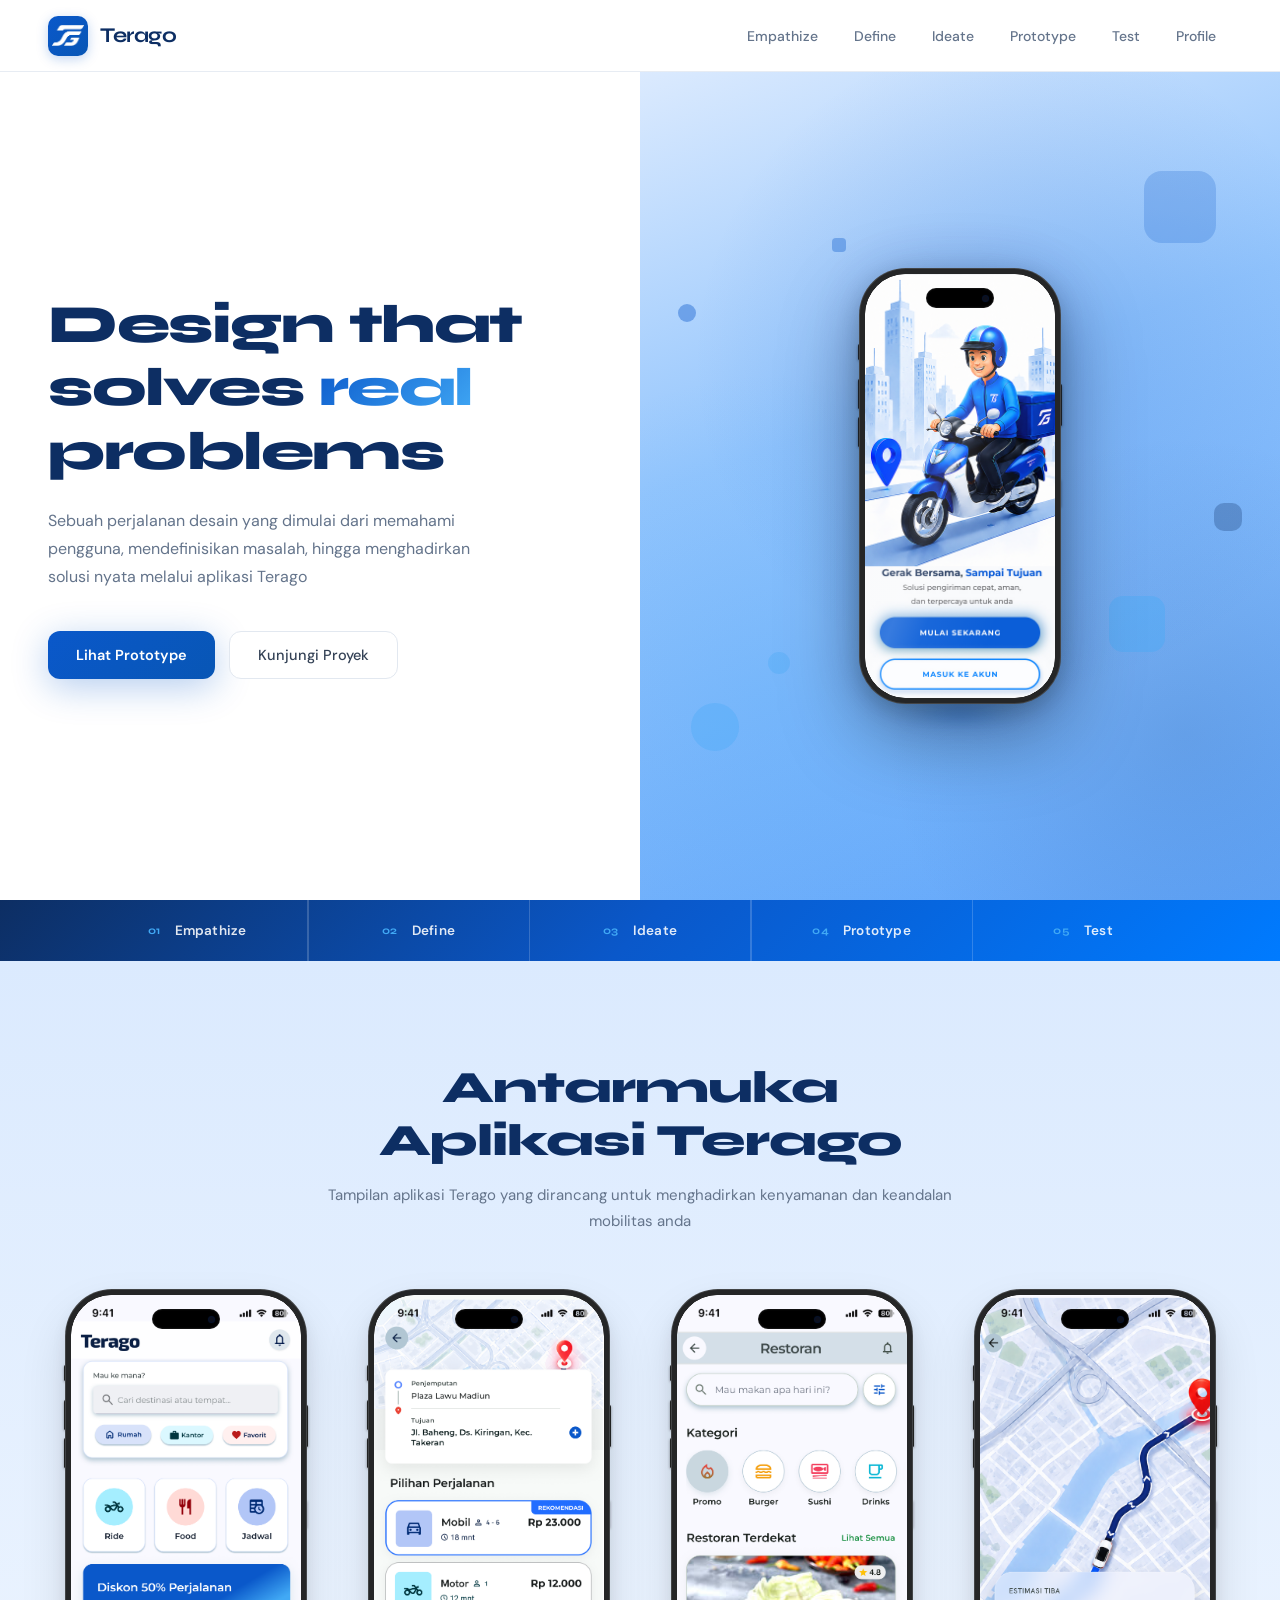
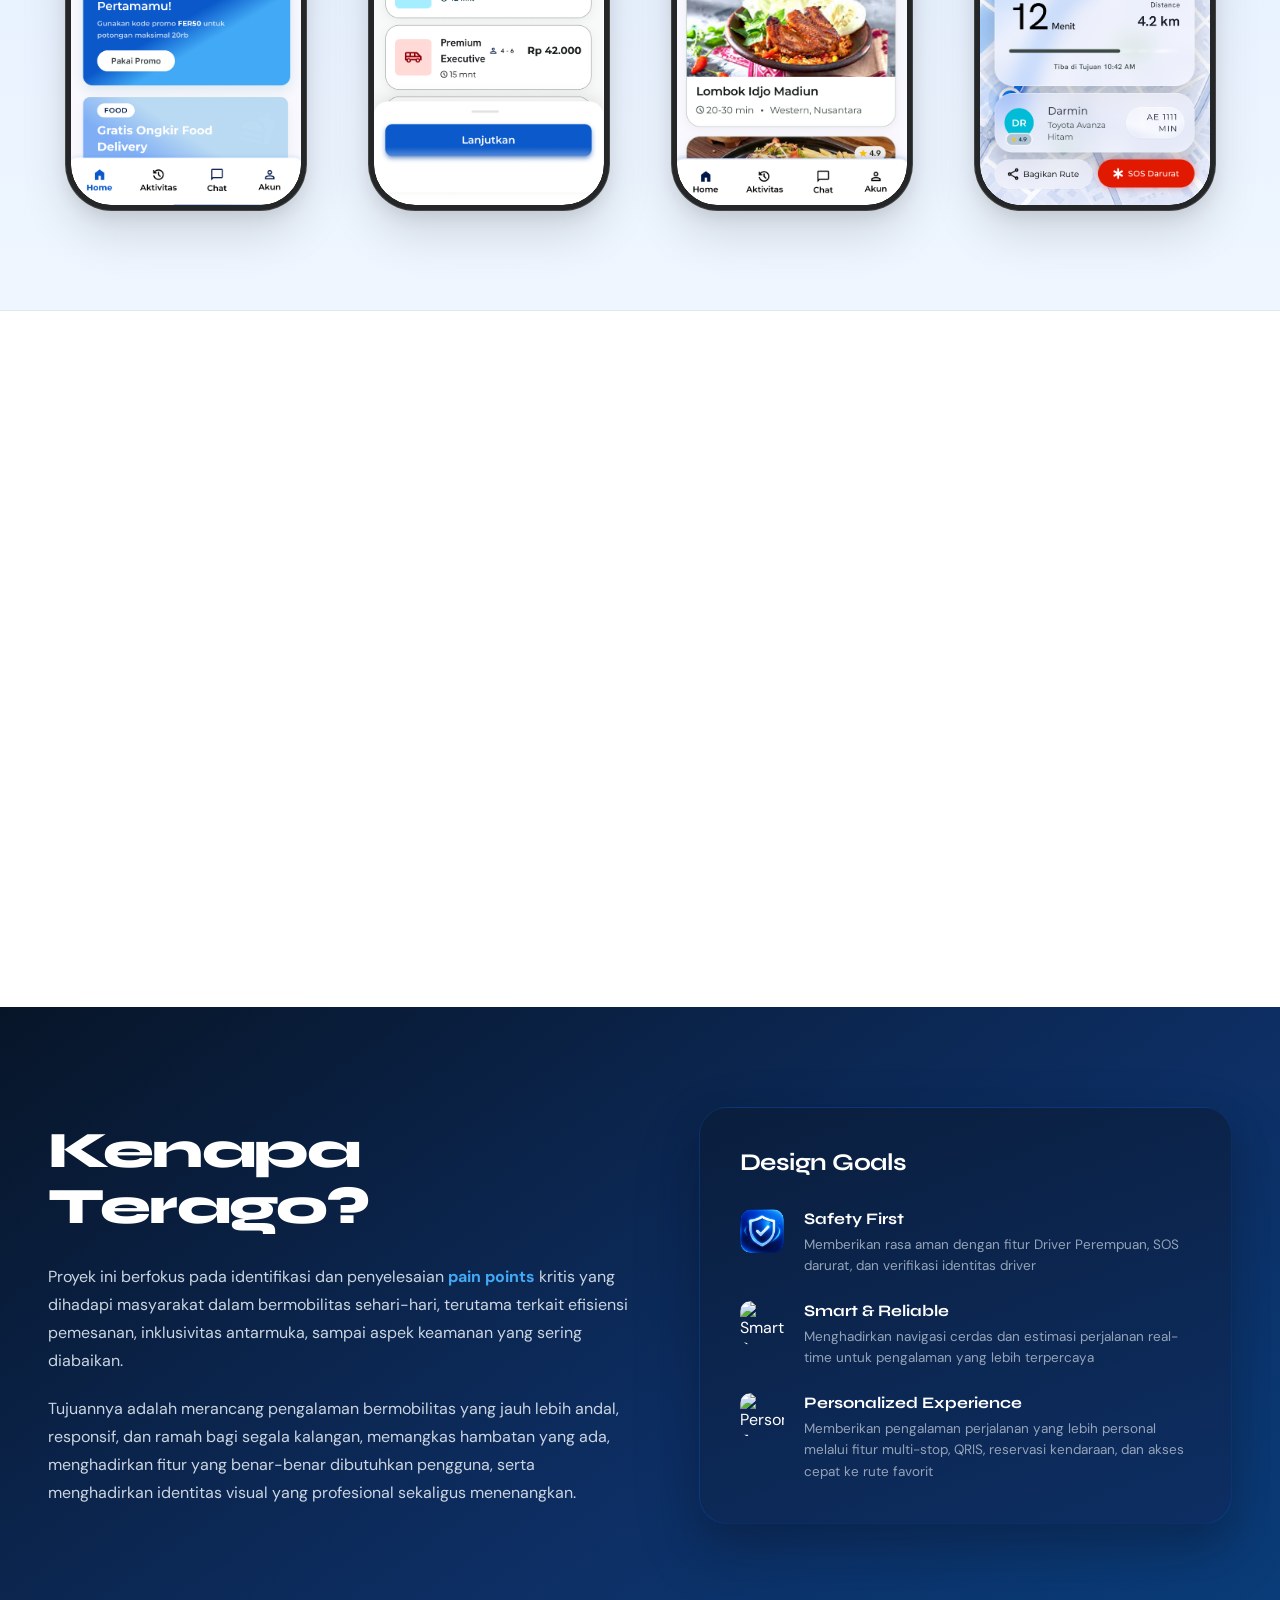
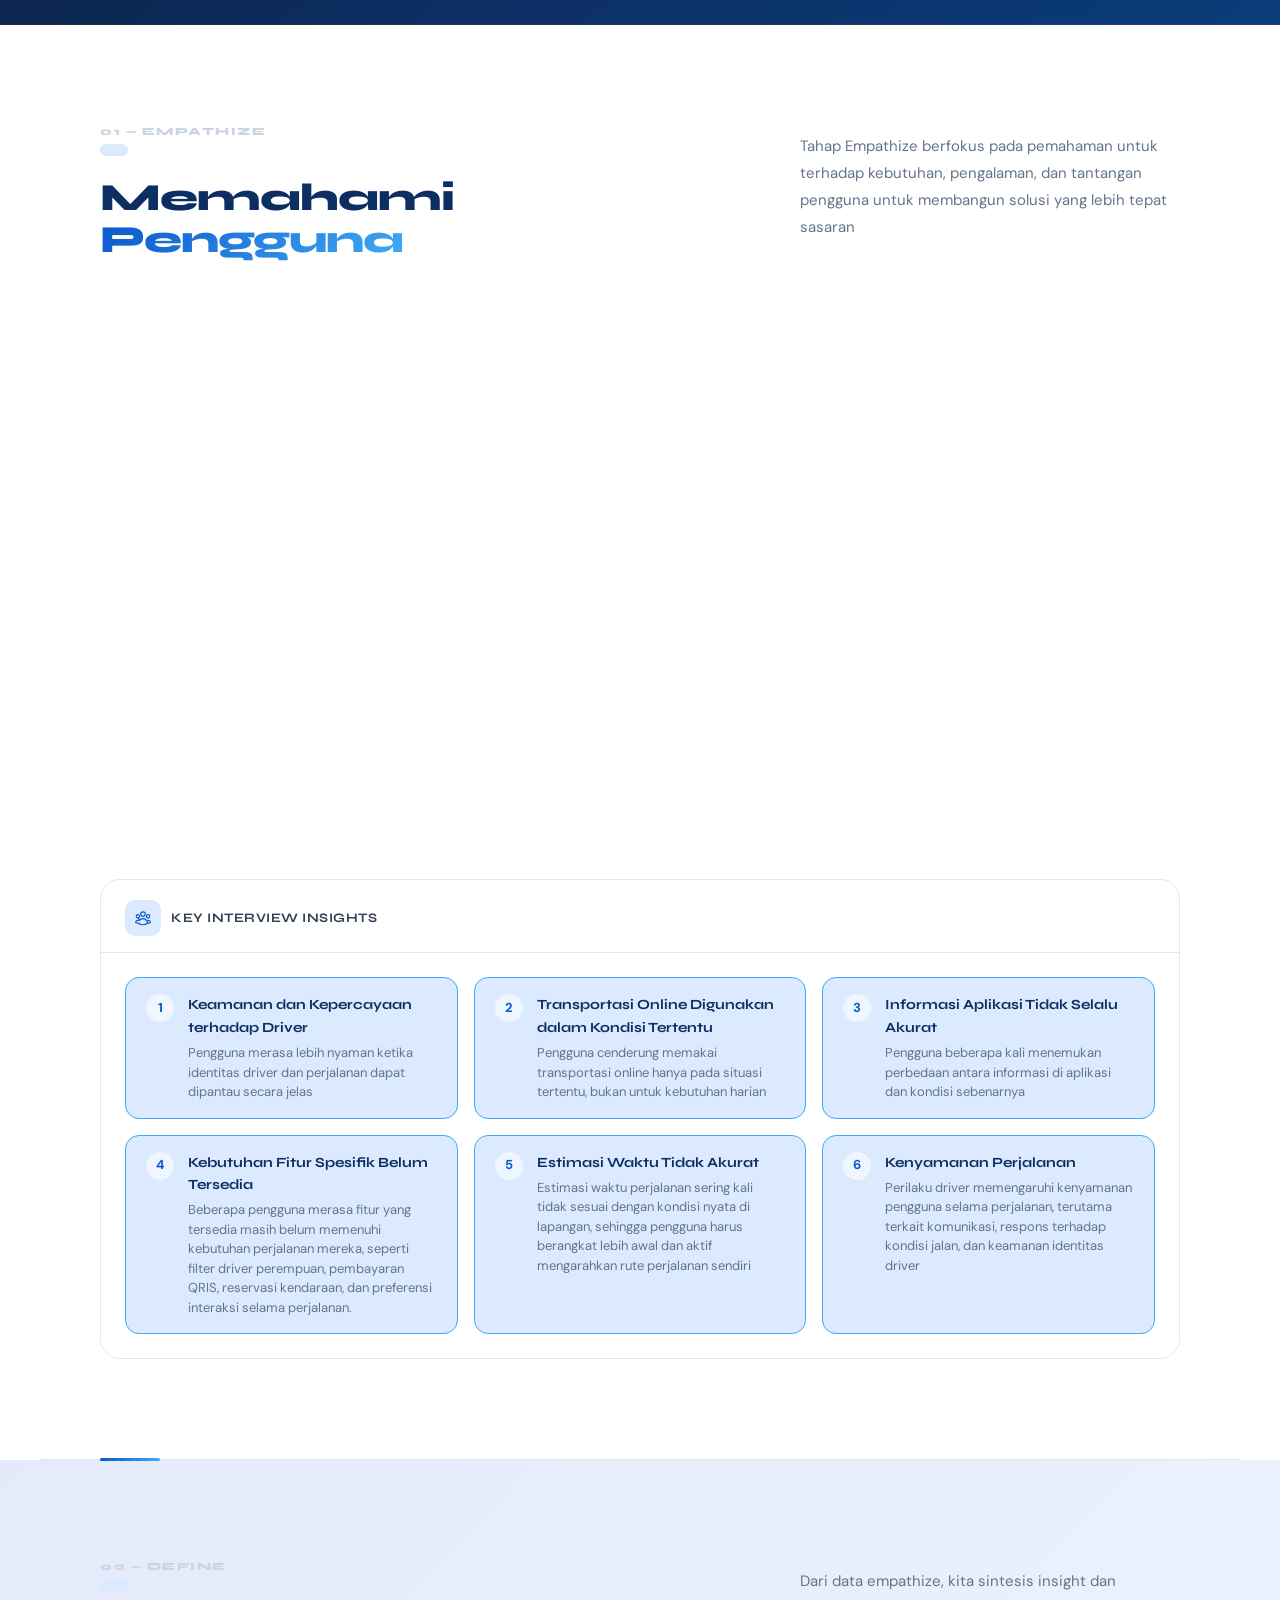
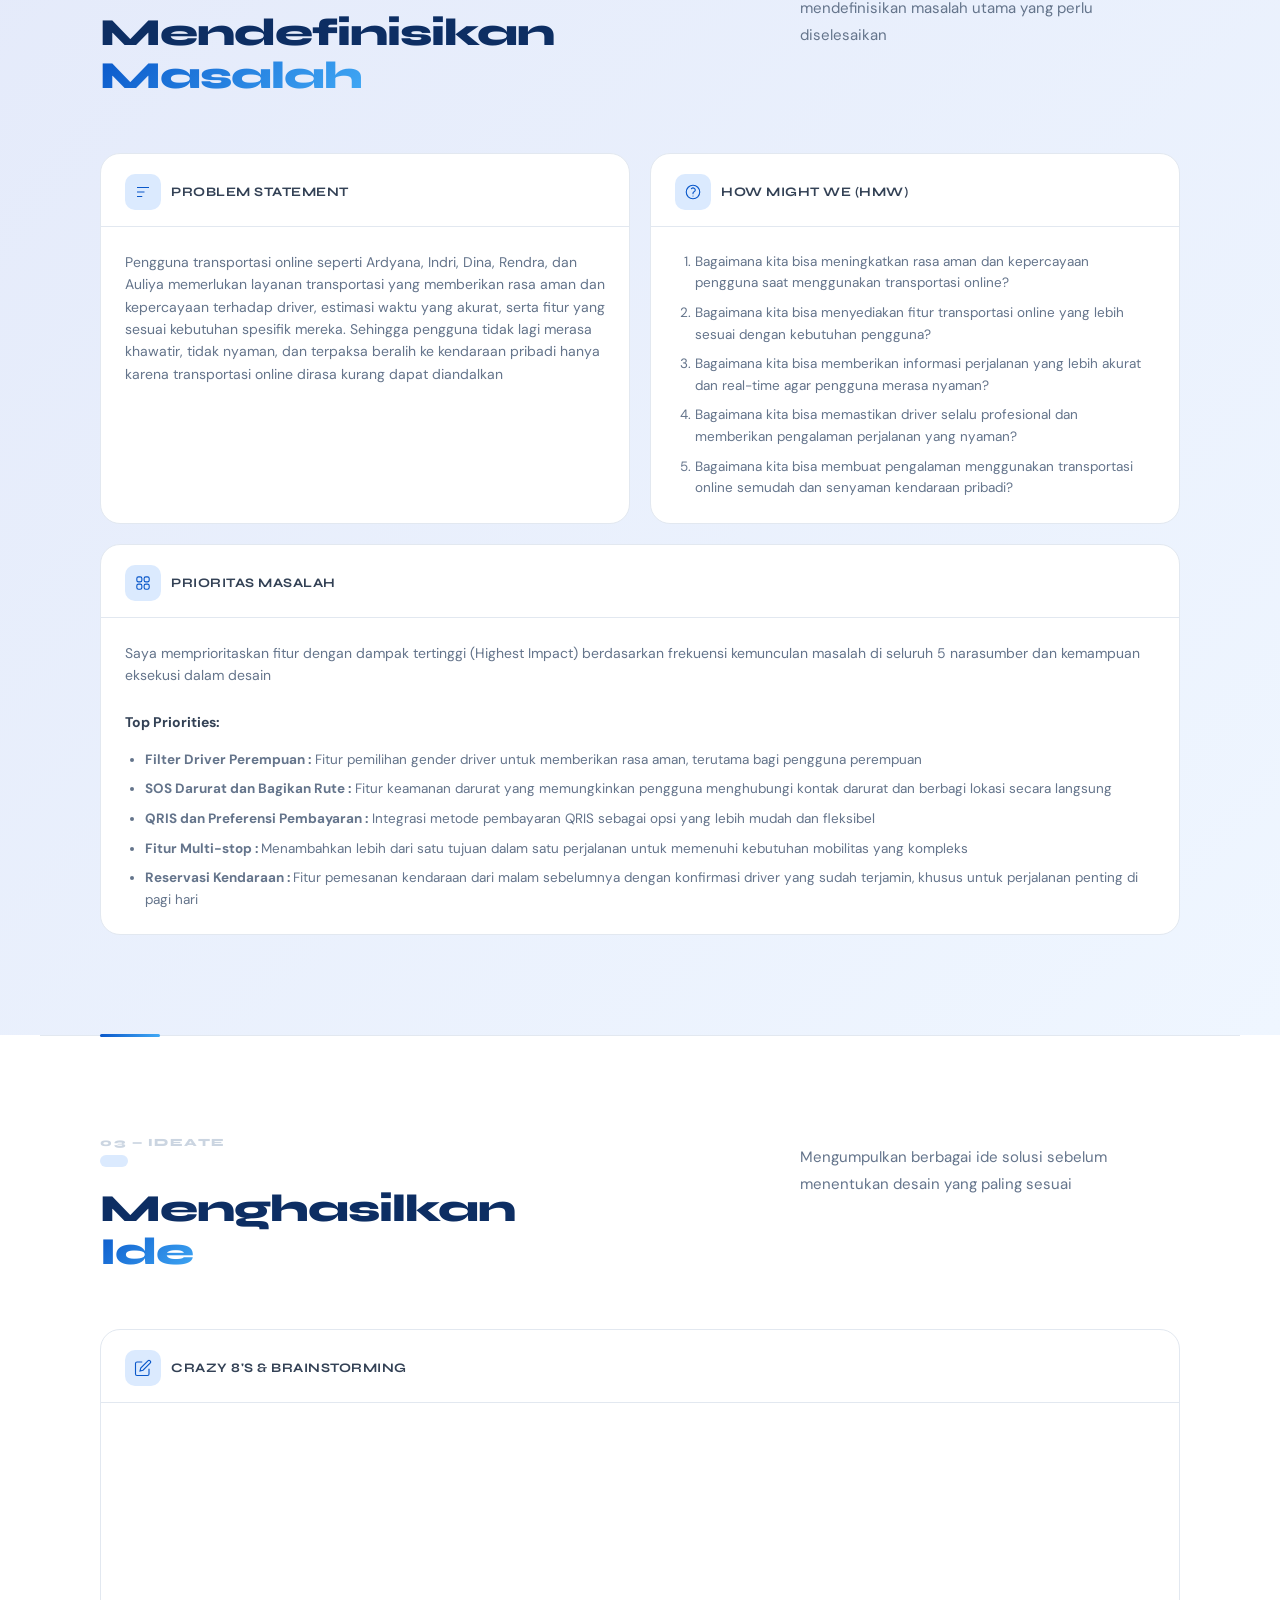
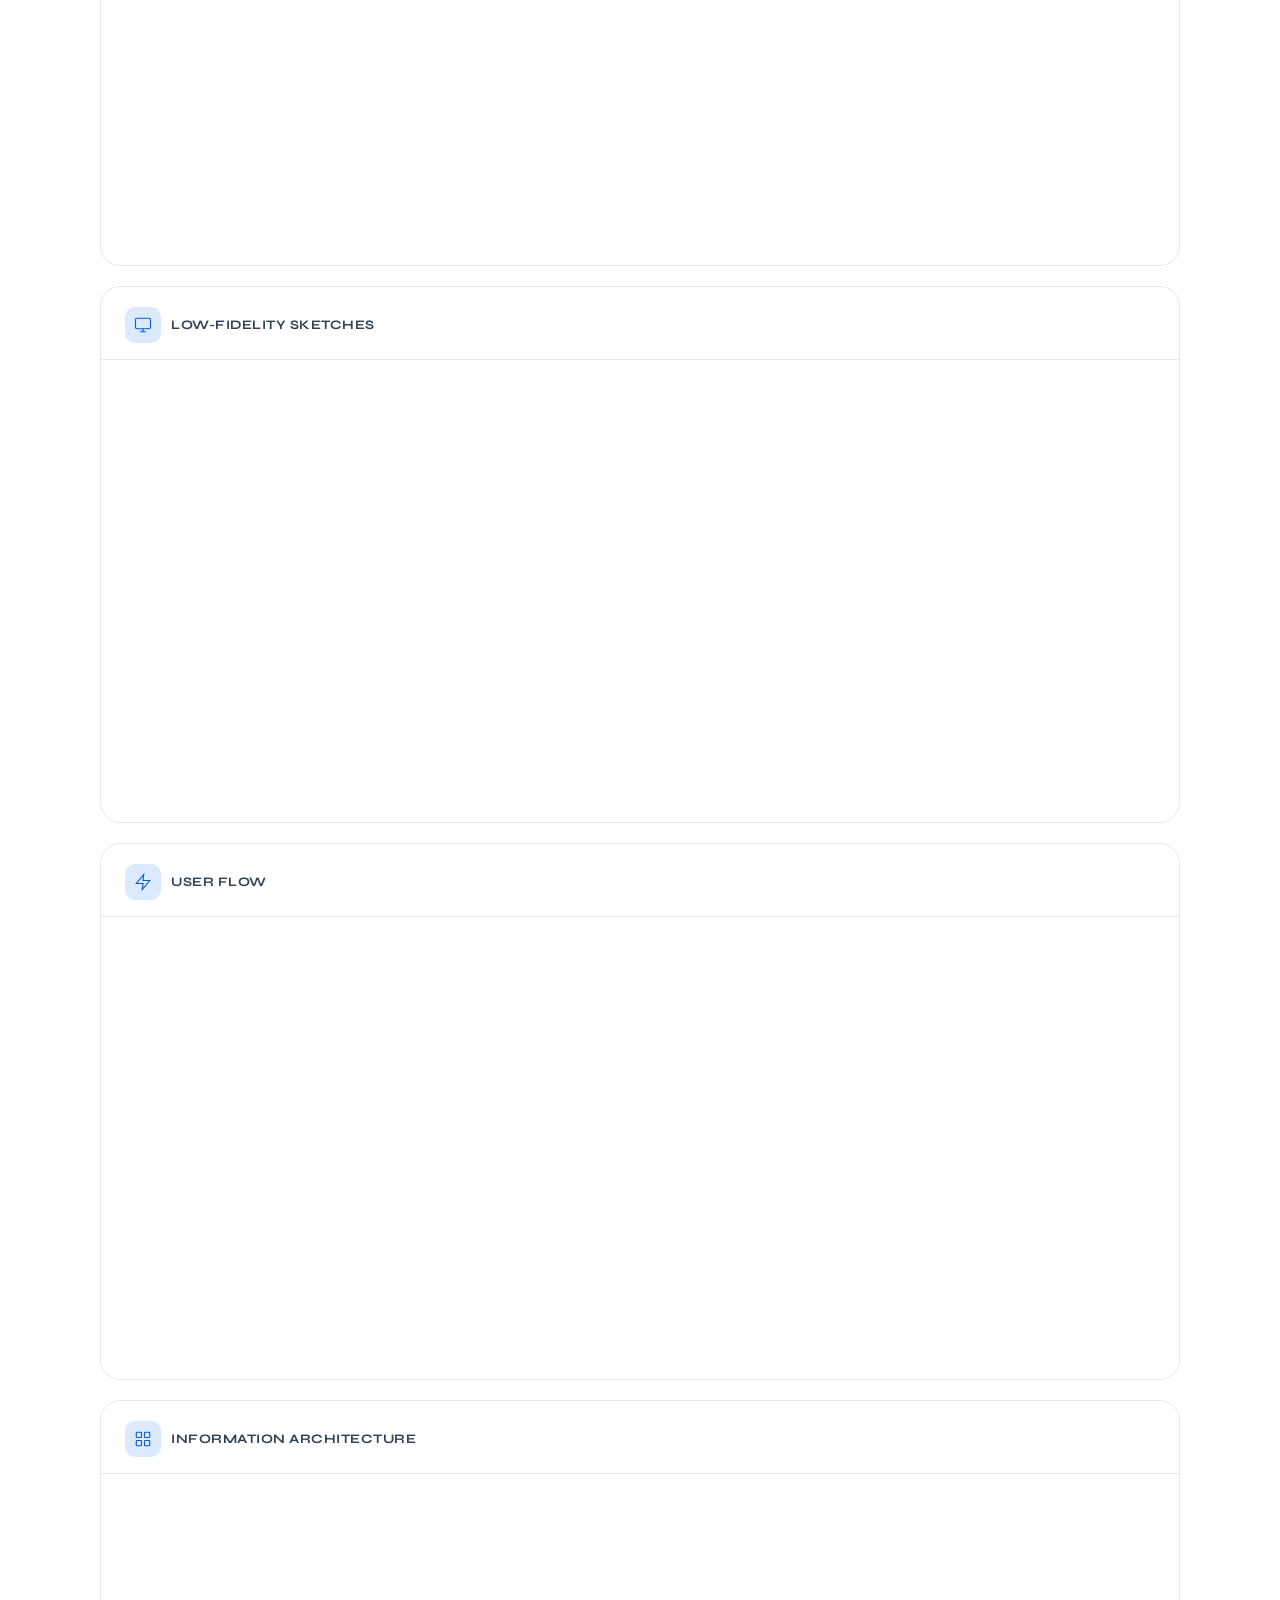
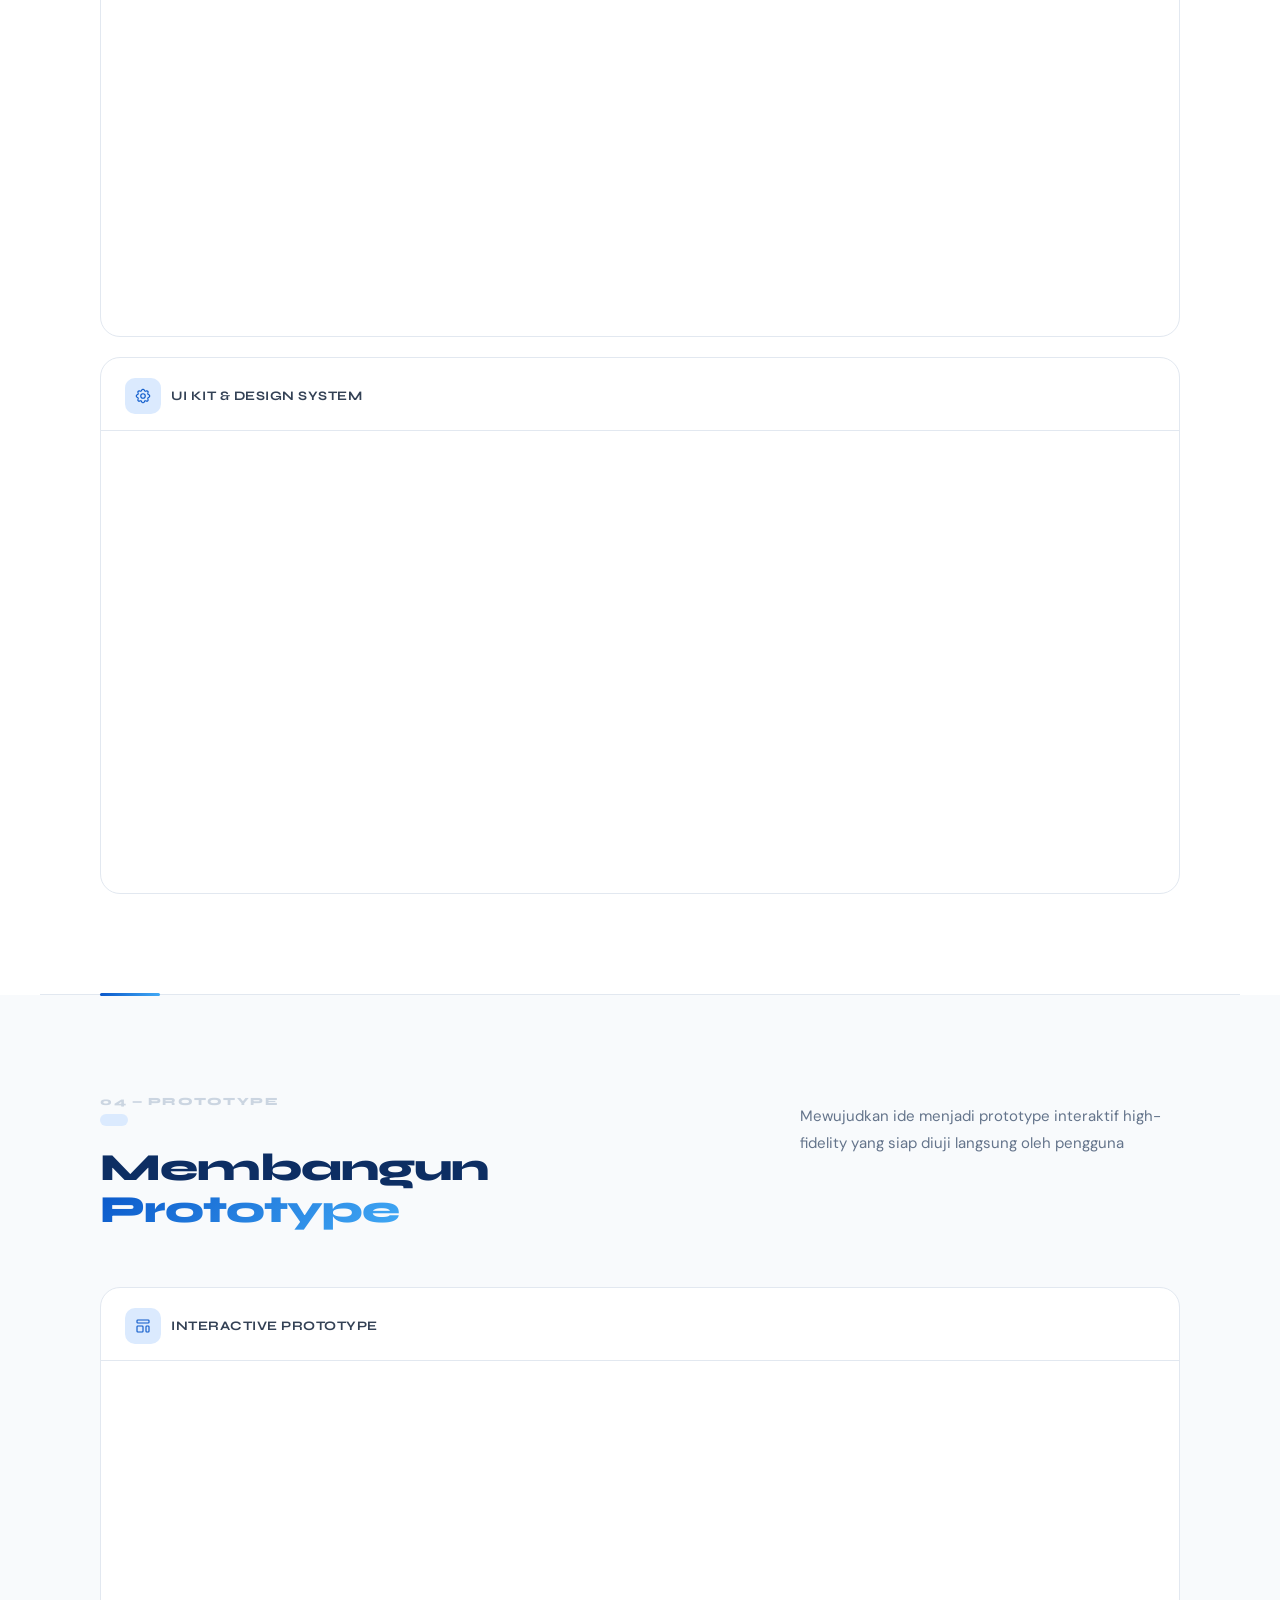
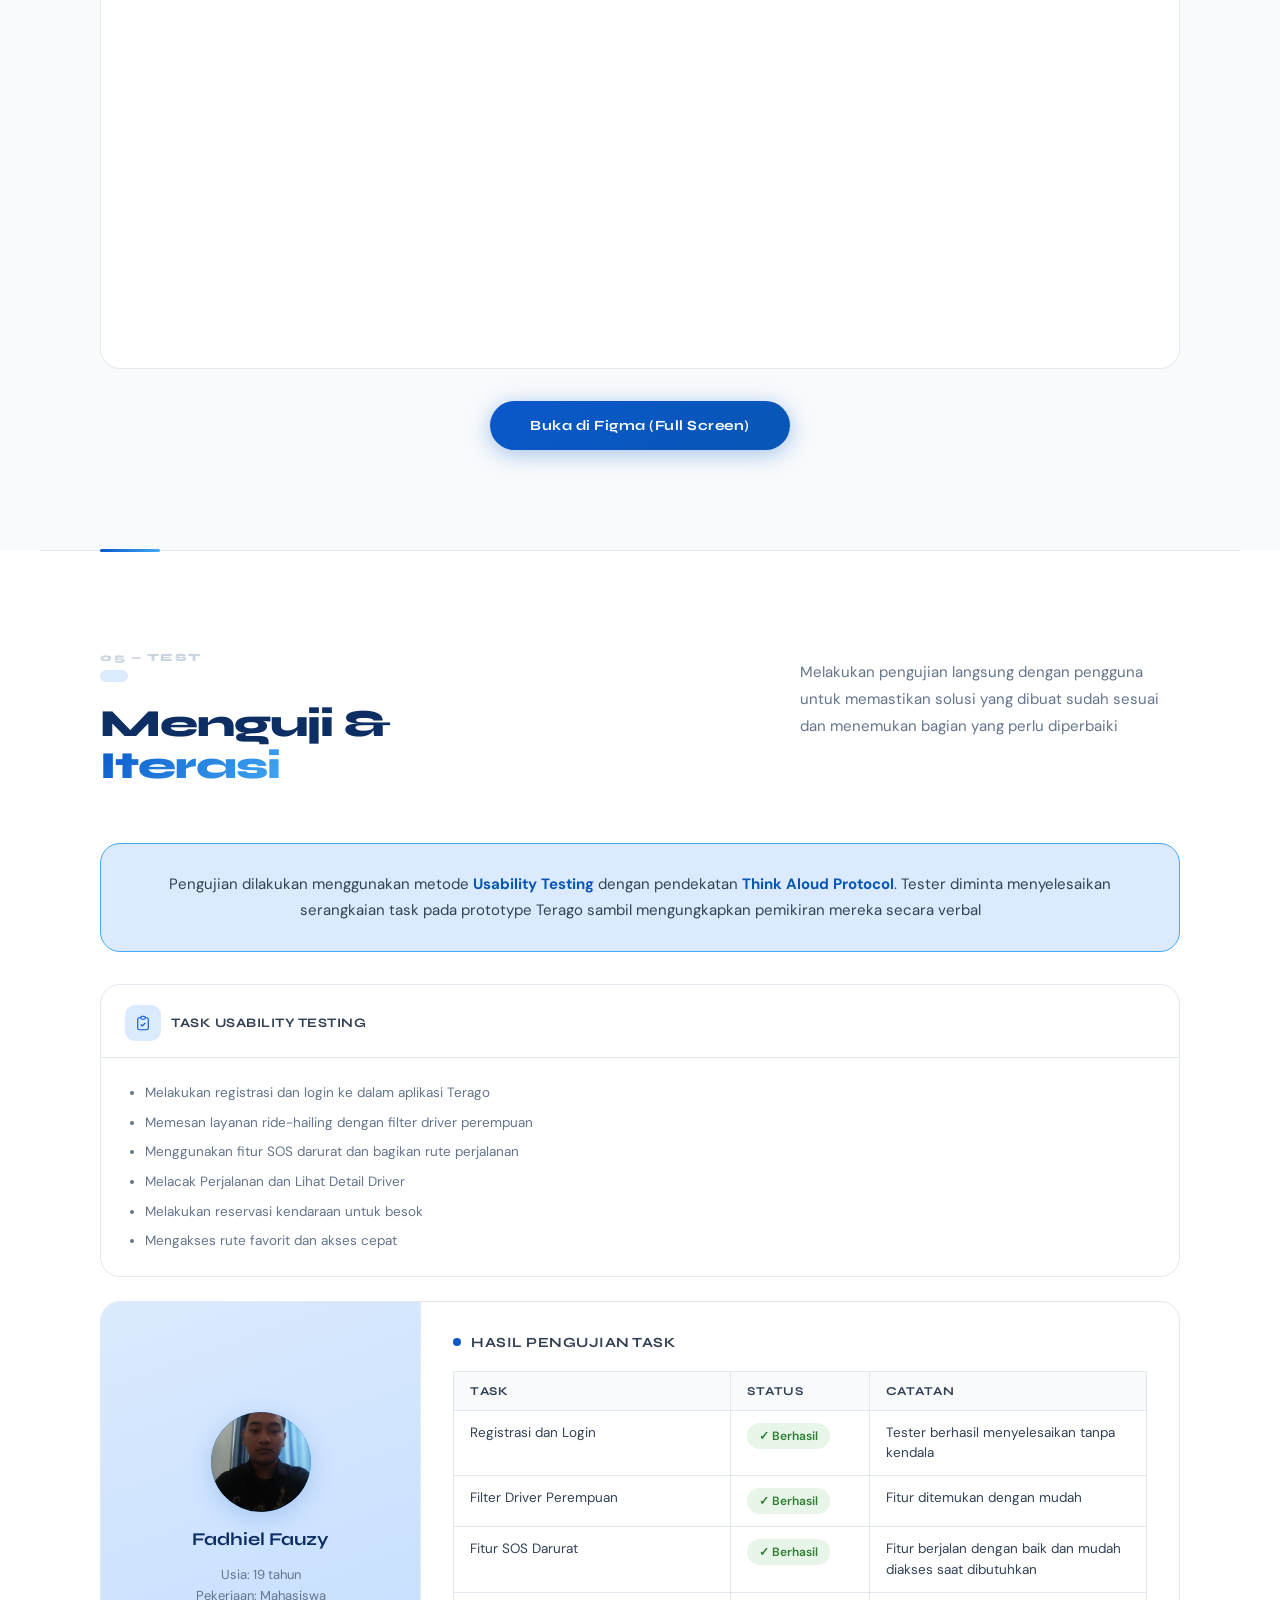
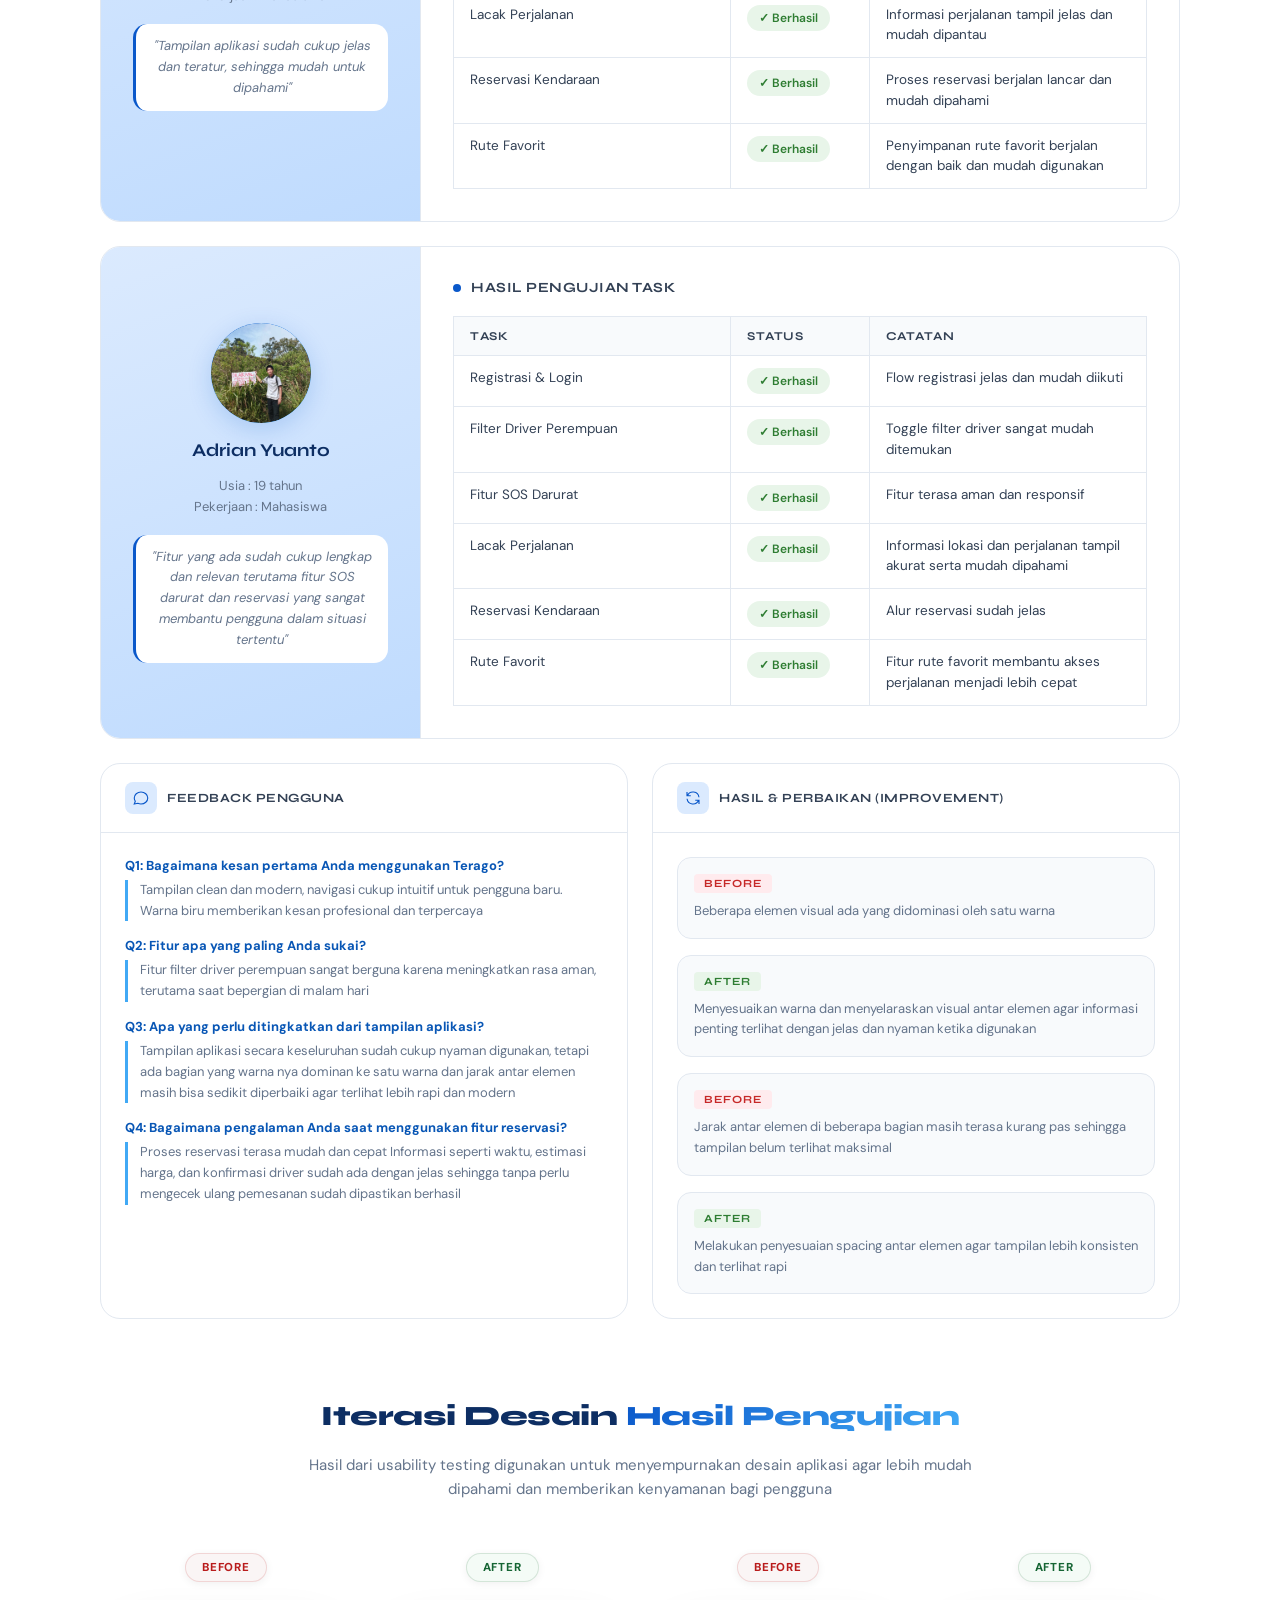
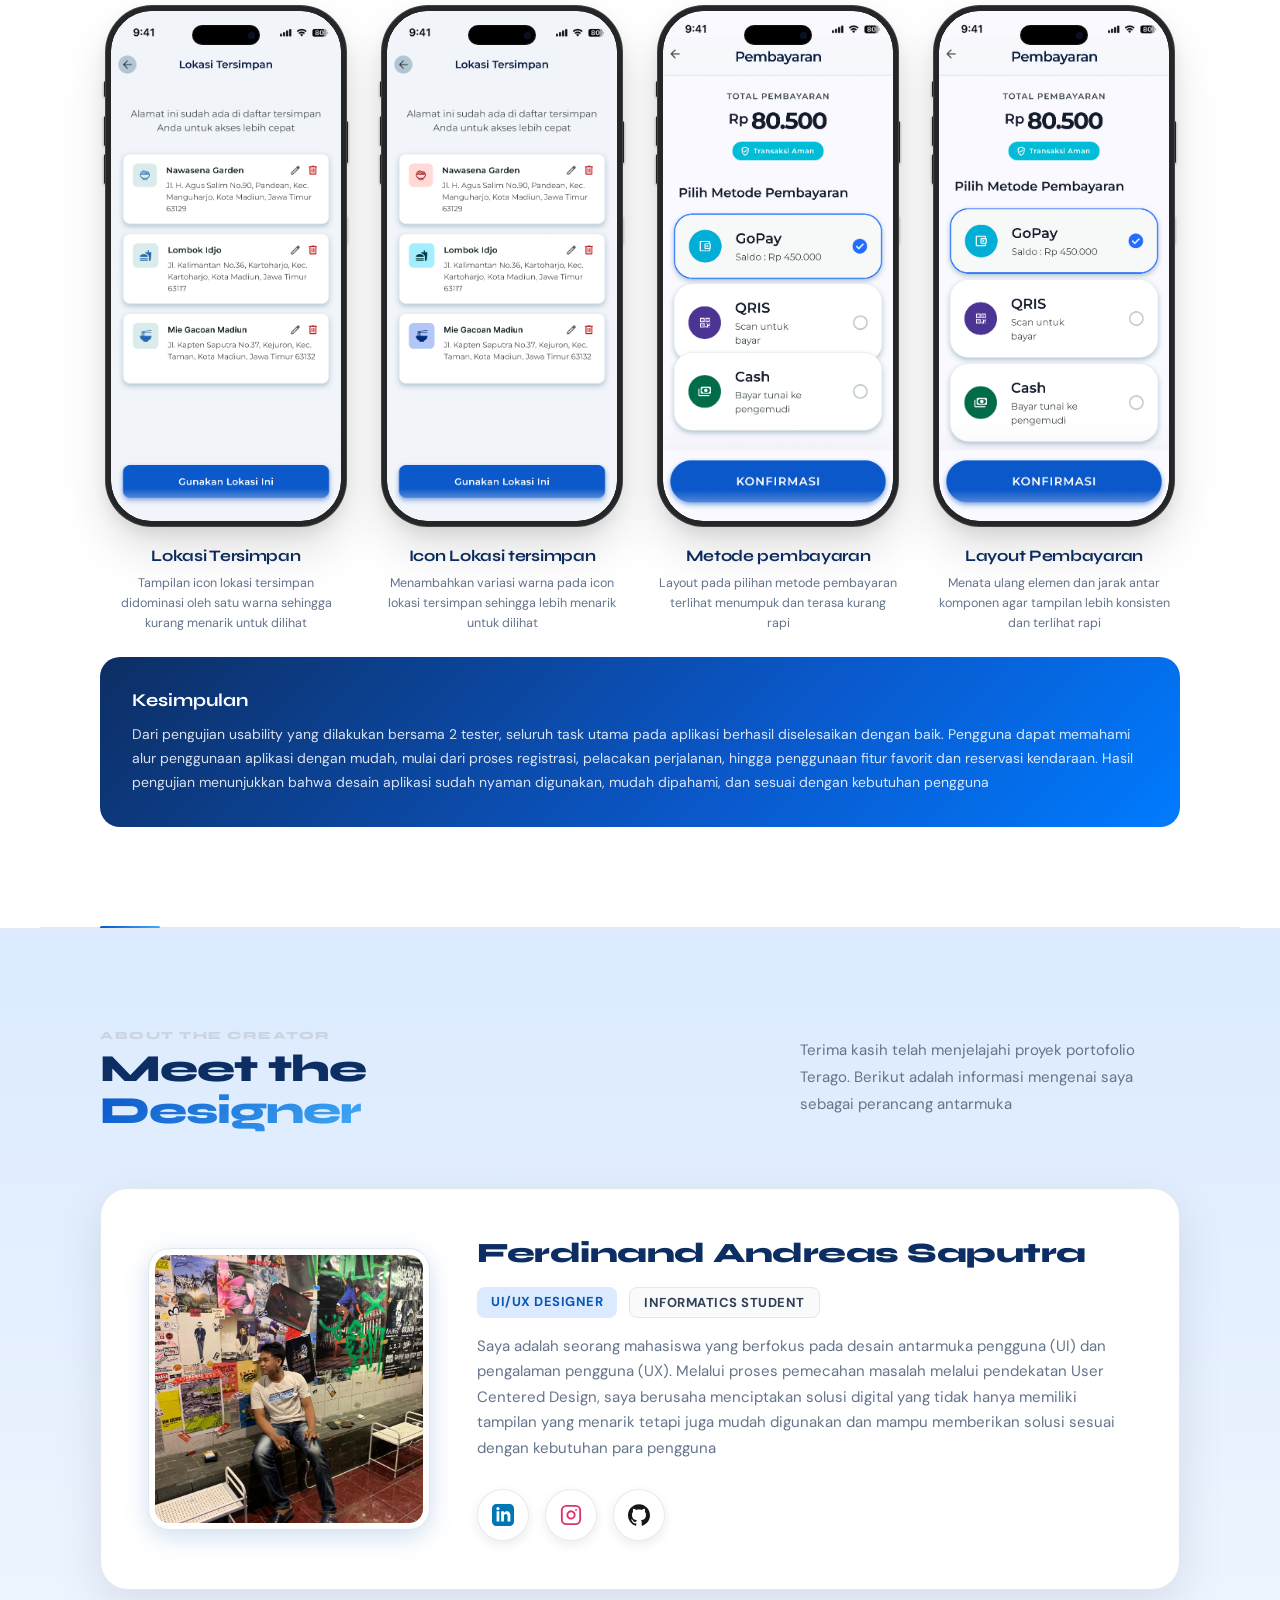
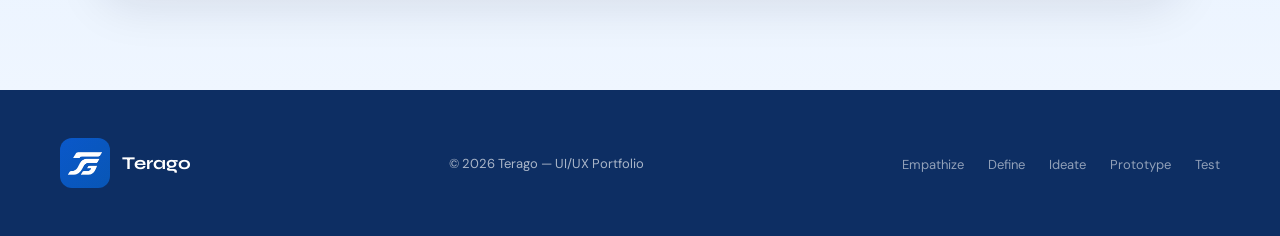
==== index.html @ aa8baf88 "TerraGo" ====
<!DOCTYPE html>
<html lang="id">

<head>
  <meta charset="UTF-8" />
  <meta name="viewport" content="width=device-width, initial-scale=1.0" />
  <title>Terago Portofolio</title>
  <meta name="description" content="Terago UI/UX Design Portfolio" />

  <!-- Fonts -->
  <link rel="preconnect" href="https://fonts.googleapis.com" />
  <link rel="preconnect" href="https://fonts.gstatic.com" crossorigin />
  <link
    href="https://fonts.googleapis.com/css2?family=DM+Sans:ital,opsz,wght@0,9..40,300;0,9..40,400;0,9..40,500;0,9..40,600;1,9..40,300&family=Syne:wght@400;500;600;700;800&display=swap"
    rel="stylesheet" />

  <!-- Stylesheet -->
  <link rel="stylesheet" href="style.css?v=2.2" />
  <link rel="icon" type="image/png" href="/Img/favicon.png" sizes="96x96" />
</head>

<body>

  <!-- ═══════════════════════════════════════════
       NAVBAR
       ═══════════════════════════════════════════ -->
  <nav id="navbar">
    <a href="#" class="logo">
      <div class="logo-icon">
        <img src="Img/Logotera.png" alt="Desain Terago Onboarding" />
      </div>
      <span class="logo-text">Terago</span>
    </a>

    <ul class="nav-links">
      <li><a href="#empathize">Empathize</a></li>
      <li><a href="#define">Define</a></li>
      <li><a href="#ideate">Ideate</a></li>
      <li><a href="#prototype">Prototype</a></li>
      <li><a href="#test">Test</a></li>
      <li><a href="#identity"> Profile</a></li>
    </ul>
  </nav>

  <!-- ═══════════════════════════════════════════
       HERO
       ═══════════════════════════════════════════ -->
  <section class="hero">
    <div class="hero-left">

      <h1 class="hero-title">
        Design that<br />
        solves <span class="highlight">real</span><br />
        problems
      </h1>
      <p class="hero-desc">
        Sebuah perjalanan desain yang dimulai dari memahami pengguna, mendefinisikan masalah,
        hingga menghadirkan solusi nyata melalui aplikasi Terago
      </p>
      <div class="hero-cta">
        <a href="#prototype" class="btn-primary">
          Lihat Prototype
        </a>

        <a href="https://www.figma.com/design/yzwEK9BCS0q9NKPZf9YwzH/253307027_Ferdinand-Andreas-Saputra?node-id=0-1&t=hUItlRRvAeyWlqdJ-1"
          class="btn-secondary">
          Kunjungi Proyek
        </a>
      </div>
    </div>

    <div class="hero-right">
      <div class="hero-bg-pattern"></div>

      <!-- Floating Decorative Elements — lebih vivid & beragam delay -->
      <div class="hero-floating"
        style="top:12%;right:10%;width:72px;height:72px;border-radius:18px;background:var(--blue);opacity:.22;animation-duration:4.5s;animation-delay:0s;"></div>
      <div class="hero-floating"
        style="bottom:18%;left:8%;width:48px;height:48px;border-radius:50%;background:var(--blue-accent);opacity:.32;animation-duration:6s;animation-delay:-1.2s;"></div>
      <div class="hero-floating"
        style="top:52%;right:6%;width:28px;height:28px;border-radius:10px;background:var(--blue-navy);opacity:.28;animation-duration:5.5s;animation-delay:-2.5s;"></div>
      <div class="hero-floating"
        style="top:28%;left:6%;width:18px;height:18px;border-radius:50%;background:var(--blue-medium);opacity:.40;animation-duration:3.8s;animation-delay:-0.8s;"></div>
      <div class="hero-floating"
        style="bottom:30%;right:18%;width:56px;height:56px;border-radius:14px;background:var(--blue-mid);opacity:.35;animation-duration:7s;animation-delay:-3.5s;"></div>
      <div class="hero-floating"
        style="top:70%;left:20%;width:22px;height:22px;border-radius:50%;background:var(--blue-accent);opacity:.30;animation-duration:4s;animation-delay:-1.8s;"></div>
      <div class="hero-floating"
        style="top:20%;left:30%;width:14px;height:14px;border-radius:4px;background:var(--blue);opacity:.35;animation-duration:5s;animation-delay:-4s;"></div>

      <!-- Phone Mockup (iPhone 16 Pro) -->
      <div class="mockup-wrapper">
        <!-- Physical side buttons -->
        <div class="button-left button-action"></div>
        <div class="button-left button-vol-up"></div>
        <div class="button-left button-vol-down"></div>
        <div class="button-right button-power"></div>
        <div class="button-right button-camera"></div>

        <div class="hero-mockup">
          <div class="mockup-notch"></div>
          <div class="mockup-screen has-image">
            <img src="Img/Onboarding7.jpg" alt="Desain Terago Onboarding" />
          </div>
        </div>
      </div>
    </div>
  </section>

  <!-- ═══════════════════════════════════════════
       PROCESS STRIP
       ═══════════════════════════════════════════ -->
  <div class="process-strip">
    <div class="process-item">
      <span class="process-num">01</span>
      <span class="process-label">Empathize</span>
    </div>
    <div class="process-sep"></div>
    <div class="process-item">
      <span class="process-num">02</span>
      <span class="process-label">Define</span>
    </div>
    <div class="process-sep"></div>
    <div class="process-item">
      <span class="process-num">03</span>
      <span class="process-label">Ideate</span>
    </div>
    <div class="process-sep"></div>
    <div class="process-item">
      <span class="process-num">04</span>
      <span class="process-label">Prototype</span>
    </div>
    <div class="process-sep"></div>
    <div class="process-item">
      <span class="process-num">05</span>
      <span class="process-label">Test</span>
    </div>
  </div>


  <!-- ═══════════════════════════════════════════════════════════════
       SECTION BARU: OPENING MOCKUPS (4x iPhone 16 Pro)
       ═══════════════════════════════════════════════════════════════ -->
  <section class="opening-mockups-section reveal">
    <div class="opening-mockups-title">
      <h2>Antarmuka Aplikasi <span class="highlight">Terago</span></h2>
      <p>Tampilan aplikasi Terago yang dirancang untuk menghadirkan kenyamanan dan keandalan mobilitas
        anda</p>
    </div>

    <div class="mockups-grid">
      <!--  MOCKUP 1 -->
      <div class="phone-mockup-wrapper">
        <div class="button-left button-action"></div>
        <div class="button-left button-vol-up"></div>
        <div class="button-left button-vol-down"></div>
        <div class="button-right button-power"></div>
        <div class="button-right button-camera"></div>
        <div class="phone-mockup-frame">
          <div class="mockup-notch"></div>
          <div class="phone-mockup-screen">
            <img src="Img/Homepage.png" alt="Terago Screen 1" />
          </div>
        </div>
      </div>

      <!--  MOCKUP 2 -->
      <div class="phone-mockup-wrapper">
        <div class="button-left button-action"></div>
        <div class="button-left button-vol-up"></div>
        <div class="button-left button-vol-down"></div>
        <div class="button-right button-power"></div>
        <div class="button-right button-camera"></div>
        <div class="phone-mockup-frame">
          <div class="mockup-notch"></div>
          <div class="phone-mockup-screen">
            <img src="Img/Pilih Layanan.png" alt="Terago Screen 2" />
          </div>
        </div>
      </div>

      <!-- MOCKUP 3 -->
      <div class="phone-mockup-wrapper">
        <div class="button-left button-action"></div>
        <div class="button-left button-vol-up"></div>
        <div class="button-left button-vol-down"></div>
        <div class="button-right button-power"></div>
        <div class="button-right button-camera"></div>
        <div class="phone-mockup-frame">
          <div class="mockup-notch"></div>
          <div class="phone-mockup-screen">
            <img src="Img/Food.png" alt="Terago Screen 3" />
          </div>
        </div>
      </div>

      <!--  MOCKUP 4 -->
      <div class="phone-mockup-wrapper">
        <div class="button-left button-action"></div>
        <div class="button-left button-vol-up"></div>
        <div class="button-left button-vol-down"></div>
        <div class="button-right button-power"></div>
        <div class="button-right button-camera"></div>
        <div class="phone-mockup-frame">
          <div class="mockup-notch"></div>
          <div class="phone-mockup-screen">
            <img src="Img/Tracking Perjalanan.png" alt="Terago Screen 4" />
          </div>
        </div>
      </div>
    </div>
  </section>

  <!-- ═══════════════════════════════════════════════════════════════
       SECTION BARU: TIMELINE & TOOLS
       ═══════════════════════════════════════════════════════════════ -->
  <section class="timeline-tools-section reveal">
    <div class="timeline-tools-header">
      <h2>Efisien, Terstruktur, <span class="highlight">Tepat Sasaran.</span></h2>
      <p>
        Proses desain Terago dikerjakan secara sistematis menggunakan pendekatan design thinking berbasis riset.
        <strong>Untuk menghasilkan solusi yang benar benar menjawab kebutuhan pengguna di lapangan</strong>
      </p>
    </div>

    <div class="timeline-tools-grid">
      <!-- Card: Timeline -->
      <div class="tt-card timeline-card reveal reveal-delay-1">
        <div class="tt-icon-wrapper tt-icon-timeline">
          <svg width="28" height="28" viewBox="0 0 24 24" fill="none" stroke="currentColor" stroke-width="1.8"
            stroke-linecap="round" stroke-linejoin="round">
            <circle cx="12" cy="12" r="10" />
            <polyline points="12 6 12 12 16 14" />
          </svg>
        </div>
        <span class="tt-label">Timeline</span>
        <span class="tt-value">4 Weeks</span>
      </div>

      <!-- Card: Tools -->
      <div class="tt-card tools-card reveal reveal-delay-2">
        <div class="tt-icon-wrapper tt-icon-tools">
          <svg width="28" height="28" viewBox="0 0 24 24" fill="none" stroke="currentColor" stroke-width="1.8"
            stroke-linecap="round" stroke-linejoin="round">
            <path d="M12 2L2 7l10 5 10-5-10-5z" />
            <path d="M2 17l10 5 10-5" />
            <path d="M2 12l10 5 10-5" />
          </svg>
        </div>
        <span class="tt-label">Tools</span>
        <span class="tt-value">Figma & FigJam</span>
      </div>
    </div>
  </section>

  <!-- ═══════════════════════════════════════════════════════════════
       KENAPA TERAGO? & DESIGN GOALS
       ═══════════════════════════════════════════════════════════════ -->
  <section class="why-terago-section reveal">
    <div class="why-terago-container">

      <!-- Kolom Kiri: Penjelasan Kenapa Terago (Teks dapat Anda sesuaikan sendiri nanti) -->
      <div class="why-terago-left">
        <h2 class="why-terago-title">Kenapa <span class="highlight">Terago?</span></h2>
        <div class="why-terago-text-wrapper">
          <p>
            Proyek ini berfokus pada identifikasi dan penyelesaian <strong>pain points</strong> kritis yang dihadapi
            masyarakat dalam bermobilitas sehari-hari, terutama terkait efisiensi pemesanan, inklusivitas antarmuka,
            sampai aspek keamanan yang sering diabaikan.
          </p>
          <p>
            Tujuannya adalah merancang pengalaman bermobilitas yang jauh lebih andal, responsif, dan ramah bagi segala
            kalangan, memangkas hambatan yang ada, menghadirkan fitur yang benar-benar dibutuhkan pengguna, serta
            menghadirkan identitas visual yang profesional sekaligus menenangkan.
          </p>
        </div>
      </div>

      <!-- Kolom Kanan: Design Goals Card (Aesthetic Dark Card) -->
      <div class="design-goals-card">
        <h3 class="design-goals-title">Design Goals</h3>

        <div class="goals-list">
          <!-- Goal 1 -->
          <div class="goal-item">
            <div class="goal-icon-wrapper">
              <img src="Img/Safety First.png" alt="Safety First Icon" />
            </div>
            <div class="goal-content">
              <h4>Safety First</h4>
              <p>Memberikan rasa aman dengan fitur Driver Perempuan, SOS darurat, dan verifikasi identitas driver</p>
            </div>
          </div>

          <!-- Goal 2 -->
          <div class="goal-item">
            <div class="goal-icon-wrapper">
              <img src="Img/Smart & Reliable.png" alt="Smart & Reliable Icon" />
            </div>
            <div class="goal-content">
              <h4>Smart & Reliable</h4>
              <p>Menghadirkan navigasi cerdas dan estimasi perjalanan real-time untuk pengalaman yang lebih terpercaya
              </p>
            </div>
          </div>

          <!-- Goal 3 -->
          <div class="goal-item">
            <div class="goal-icon-wrapper">
              <img src="Img/Personalized Experience.png" alt="Personalized Experience Icon" />
            </div>
            <div class="goal-content">
              <h4>Personalized Experience</h4>
              <p>Memberikan pengalaman perjalanan yang lebih personal melalui fitur multi-stop, QRIS, reservasi
                kendaraan, dan akses cepat ke rute favorit</p>
            </div>
          </div>
        </div>
      </div>

    </div>
  </section>


  <!-- ═══════════════════════════════════════════════════════════════
       SECTION 1: EMPATHIZE
       ═══════════════════════════════════════════════════════════════ -->
  <div id="empathize">
    <div class="section">
      <div class="section-header reveal">
        <div>
          <div class="section-num">01 — EMPATHIZE</div>
          <div class="section-tag">
          </div>
          <h2 class="section-title">Memahami<br /><span class="highlight">Pengguna</span></h2>
        </div>
        <p class="section-desc">
          Tahap Empathize berfokus pada pemahaman untuk terhadap kebutuhan, pengalaman, dan tantangan pengguna untuk
          membangun solusi yang lebih tepat sasaran

        </p>
      </div>

      <!-- Row 1: User Persona (besar) + Interview & Empathy Map -->
      <div class="content-grid cols-1-2">

        <!-- USER PERSONA — Ganti placeholder dengan gambar/embed Figma -->
        <div class="content-card reveal reveal-delay-1">
          <div class="card-header">
            <div class="card-title-group">
              <div class="card-icon">
                <svg width="18" height="18" fill="none" stroke="currentColor" stroke-width="1.5" viewBox="0 0 24 24">
                  <path
                    d="M17 20h5v-2a3 3 0 00-5.356-1.857M17 20H7m10 0v-2c0-.656-.126-1.283-.356-1.857M7 20H2v-2a3 3 0 015.356-1.857M7 20v-2c0-.656.126-1.283.356-1.857m0 0a5.002 5.002 0 019.288 0M15 7a3 3 0 11-6 0 3 3 0 016 0z" />
                </svg>
              </div>
              <span class="card-label">User Persona</span>
            </div>
          </div>
          <div class="card-body tall">
            <div class="figma-embed-wrapper">
              <iframe
                src="https://www.figma.com/embed?embed_host=share&url=https%3A%2F%2Fwww.figma.com%2Fboard%2FBF6zyXzEoIExNhuCJqpiXb%2FEmpathize-Ferdinand%3Fnode-id%3D0-1%26t%3DcXf4CjFRykqc5G28-1"
                allowfullscreen></iframe>
            </div>
          </div>
        </div>

        <!--  METODOLOGI RISET -->
        <div class="content-card reveal reveal-delay-2">
          <div class="card-header">
            <div class="card-title-group">
              <div class="card-icon">
                <svg width="18" height="18" fill="none" stroke="currentColor" stroke-width="1.5" viewBox="0 0 24 24">
                  <path stroke-linecap="round" stroke-linejoin="round"
                    d="M9 5H7a2 2 0 00-2 2v12a2 2 0 002 2h10a2 2 0 002-2V7a2 2 0 00-2-2h-2M9 5a2 2 0 002 2h2a2 2 0 002-2M9 5a2 2 0 012-2h2a2 2 0 012 2m-3 7h3m-3 4h3m-6-4h.01M9 16h.01" />
                </svg>
              </div>
              <span class="card-label">Metodologi Riset</span>
            </div>
          </div>
          <div class="card-body tall">
            <div class="card-text-wrapper">
              <div class="methodology-grid">

                <div class="methodology-card">
                  <div class="methodology-icon">
                    <svg width="18" height="18" fill="none" stroke="currentColor" stroke-width="2" viewBox="0 0 24 24">
                      <path stroke-linecap="round" stroke-linejoin="round"
                        d="M8.25 6.75h12M8.25 12h12m-12 5.25h12M3.75 6.75h.007v.008H3.75V6.75zm.375 0a.375.375 0 11-.75 0 .375.375 0 01.75 0zM3.75 12h.007v.008H3.75V12zm.375 0a.375.375 0 11-.75 0 .375.375 0 01.75 0zm-.375 5.25h.007v.008H3.75v-.008zm.375 0a.375.375 0 11-.75 0 .375.375 0 01.75 0z" />
                    </svg>
                  </div>
                  <div class="methodology-content">
                    <h4>Kualitatif (In-depth Interview)</h4>
                    <p>Wawancara mendalam dengan 5 partisipan aktif untuk memahami kebutuhan dan kendala nyata mereka
                    </p>
                  </div>
                </div>

                <div class="methodology-card">
                  <div class="methodology-icon">
                    <svg width="18" height="18" fill="none" stroke="currentColor" stroke-width="2" viewBox="0 0 24 24">
                      <path stroke-linecap="round" stroke-linejoin="round"
                        d="M9 5H7a2 2 0 00-2 2v12a2 2 0 002 2h10a2 2 0 002-2V7a2 2 0 00-2-2h-2M9 5a2 2 0 002 2h2a2 2 0 002-2M9 5a2 2 0 012-2h2a2 2 0 012 2" />
                    </svg>
                  </div>
                  <div class="methodology-content">
                    <h4>Empathy Mapping</h4>
                    <p>Memetakan apa yang pengguna katakan, pikirkan, lakukan, dan rasakan selama perjalanan mereka</p>
                  </div>
                </div>

                <div class="methodology-card">
                  <div class="methodology-icon">
                    <svg width="18" height="18" fill="none" stroke="currentColor" stroke-width="2" viewBox="0 0 24 24">
                      <path stroke-linecap="round" stroke-linejoin="round"
                        d="M15 19.128a9.38 9.38 0 002.625.372 9.337 9.337 0 004.121-.952 4.125 4.125 0 00-7.533-2.493M15 19.128v-.003c0-1.113-.285-2.16-.786-3.07M15 19.128v.109A11.386 11.386 0 0110.089 20c-2.229 0-4.316-.64-6.089-1.745V19.13c0-1.113.285-2.16.786-3.07M15 19.128v-.109A11.386 11.386 0 0010.089 18c-2.229 0-4.316.64-6.089 1.745v-.109m11-4.757a4.125 4.125 0 00-4.125-4.125A4.125 4.125 0 005.89 15c0-1.113.285-2.16.786-3.07M15 10.128a4.125 4.125 0 100-8.25 4.125 4.125 0 000 8.25zm-8 2a3 3 0 100-6 3 3 0 000 6z" />
                    </svg>
                  </div>
                  <div class="methodology-content">
                    <h4>Target Pengguna</h4>
                    <p>Pengguna dengan mobilitas tinggi yang mengutamakan efisiensi, kenyamanan, dan keamanan dalam
                      perjalanan sehari-hari</p>
                  </div>
                </div>

              </div>
            </div>
          </div>
        </div>
      </div>

      <!-- Row 2: Key Interview Insights -->
      <div class="content-grid" style="margin-top:20px;">
        <!--  KEY INTERVIEW INSIGHTS -->
        <div class="content-card reveal reveal-delay-1">
          <div class="card-header">
            <div class="card-title-group">
              <div class="card-icon">
                <svg width="18" height="18" fill="none" stroke="currentColor" stroke-width="1.5" viewBox="0 0 24 24">
                  <path stroke-linecap="round" stroke-linejoin="round"
                    d="M18 18.72a9.094 9.094 0 003.741-.479 3 3 0 00-4.682-2.72m.94 3.198l.001.031c0 .225-.012.447-.037.666A11.944 11.944 0 0112 21c-2.17 0-4.207-.576-5.963-1.584A6.062 6.062 0 016 18.719m12 0a5.971 5.971 0 00-.941-3.197m0 0A5.995 5.995 0 0012 12.75a5.995 5.995 0 00-5.058 2.772m0 0a3 3 0 00-4.681 2.72 8.986 8.986 0 003.74.477m.94-3.197a5.971 5.971 0 00-.94-3.197M15 6.75a3 3 0 11-6 0 3 3 0 016 0zm6 3a2.25 2.25 0 11-4.5 0 2.25 2.25 0 014.5 0zm-13.5 0a2.25 2.25 0 11-4.5 0 2.25 2.25 0 014.5 0z" />
                </svg>
              </div>
              <span class="card-label">Key Interview Insights</span>
            </div>
          </div>
          <div class="card-body">
            <div class="card-text-wrapper">
              <ul class="insight-list">

                <li class="insight-item">
                  <span class="insight-icon">1</span>
                  <div class="insight-details">
                    <span class="insight-title">Keamanan dan Kepercayaan terhadap Driver</span>
                    <span class="insight-desc">Pengguna merasa lebih nyaman ketika identitas driver dan perjalanan dapat
                      dipantau secara jelas</span>
                  </div>
                </li>

                <li class="insight-item">
                  <span class="insight-icon">2</span>
                  <div class="insight-details">
                    <span class="insight-title">Transportasi Online Digunakan dalam Kondisi Tertentu</span>
                    <span class="insight-desc">Pengguna cenderung memakai transportasi online hanya pada situasi
                      tertentu, bukan untuk kebutuhan harian</span>
                  </div>
                </li>

                <li class="insight-item">
                  <span class="insight-icon">3</span>
                  <div class="insight-details">
                    <span class="insight-title">Informasi Aplikasi Tidak Selalu Akurat</span>
                    <span class="insight-desc">Pengguna beberapa kali menemukan perbedaan antara informasi di aplikasi
                      dan kondisi sebenarnya</span>
                  </div>
                </li>

                <li class="insight-item">
                  <span class="insight-icon">4</span>
                  <div class="insight-details">
                    <span class="insight-title">Kebutuhan Fitur Spesifik Belum Tersedia</span>
                    <span class="insight-desc">Beberapa pengguna merasa fitur yang tersedia masih belum memenuhi
                      kebutuhan perjalanan mereka, seperti filter driver perempuan, pembayaran QRIS, reservasi
                      kendaraan, dan preferensi interaksi selama perjalanan.</span>
                  </div>
                </li>

                <li class="insight-item">
                  <span class="insight-icon">5</span>
                  <div class="insight-details">
                    <span class="insight-title">Estimasi Waktu Tidak Akurat</span>
                    <span class="insight-desc">Estimasi waktu perjalanan sering kali tidak sesuai dengan kondisi nyata
                      di lapangan, sehingga pengguna harus berangkat lebih awal dan aktif mengarahkan rute perjalanan
                      sendiri</span>
                  </div>
                </li>

                <li class="insight-item">
                  <span class="insight-icon">6</span>
                  <div class="insight-details">
                    <span class="insight-title">Kenyamanan Perjalanan</span>
                    <span class="insight-desc">Perilaku driver memengaruhi kenyamanan pengguna selama perjalanan,
                      terutama terkait komunikasi, respons terhadap kondisi jalan, dan keamanan identitas driver</span>
                  </div>
                </li>

              </ul>
            </div>
          </div>
        </div>
      </div>

    </div>
  </div>

  <div class="section-divider"></div>


  <!-- ═══════════════════════════════════════════════════════════════
       SECTION 2: DEFINE
       ═══════════════════════════════════════════════════════════════ -->
  <div id="define" class="section-alt-bg">
    <div class="section">
      <div class="section-header reveal">
        <div>
          <div class="section-num">02 — DEFINE</div>
          <div class="section-tag">
          </div>
          <h2 class="section-title">Mendefinisikan<br /><span class="highlight">Masalah</span></h2>
        </div>
        <p class="section-desc">
          Dari data empathize, kita sintesis insight dan mendefinisikan masalah utama yang perlu diselesaikan
        </p>
      </div>

      <!-- Row 1: Problem Statement + How Might We (HMW) -->
      <div class="content-grid cols-2">

        <!-- PROBLEM STATEMENT -->
        <div class="content-card reveal reveal-delay-1">
          <div class="card-header">
            <div class="card-title-group">
              <div class="card-icon">
                <svg width="18" height="18" fill="none" stroke="currentColor" stroke-width="1.5" viewBox="0 0 24 24">
                  <path d="M4 6h16M4 12h10M4 18h7" />
                </svg>
              </div>
              <span class="card-label">Problem Statement</span>
            </div>
          </div>
          <div class="card-body">
            <div class="card-text-wrapper">
              <p>Pengguna transportasi online seperti Ardyana, Indri, Dina, Rendra, dan Auliya memerlukan layanan
                transportasi yang memberikan rasa aman dan kepercayaan terhadap driver, estimasi waktu yang akurat,
                serta fitur yang sesuai kebutuhan spesifik mereka. Sehingga pengguna tidak lagi merasa khawatir, tidak
                nyaman, dan terpaksa beralih ke kendaraan pribadi hanya karena transportasi online dirasa kurang dapat
                diandalkan</p>
            </div>
          </div>
        </div>

        <!-- HOW MIGHT WE (HMW) -->
        <div class="content-card reveal reveal-delay-2">
          <div class="card-header">
            <div class="card-title-group">
              <div class="card-icon">
                <svg width="18" height="18" fill="none" stroke="currentColor" stroke-width="1.5" viewBox="0 0 24 24">
                  <path stroke-linecap="round" stroke-linejoin="round" stroke-width="1.5"
                    d="M9.879 7.519c1.171-1.025 3.071-1.025 4.242 0 1.172 1.025 1.172 2.687 0 3.712-.203.179-.43.326-.67.442-.745.361-1.45.999-1.45 1.827v.75M21 12a9 9 0 11-18 0 9 9 0 0118 0zm-9 5.25h.008v.008H12v-.008z" />
                </svg>
              </div>
              <span class="card-label">How Might We (HMW)</span>
            </div>
          </div>
          <div class="card-body">
            <div class="card-text-wrapper">
              <ol>
                <li>Bagaimana kita bisa meningkatkan rasa aman dan kepercayaan pengguna saat menggunakan transportasi
                  online?</li>
                <li>Bagaimana kita bisa menyediakan fitur transportasi online yang lebih sesuai dengan kebutuhan
                  pengguna?</li>
                <li>Bagaimana kita bisa memberikan informasi perjalanan yang lebih akurat dan real-time agar pengguna
                  merasa nyaman?</li>
                <li>Bagaimana kita bisa memastikan driver selalu profesional dan memberikan pengalaman perjalanan yang
                  nyaman?</li>
                <li>Bagaimana kita bisa membuat pengalaman menggunakan transportasi online semudah dan senyaman
                  kendaraan pribadi?</li>
              </ol>
            </div>
          </div>
        </div>

      </div>

      <!-- Row 2: Prioritas Masalah (full width) -->
      <div class="content-grid" style="margin-top:20px;">

        <!--  PRIORITAS MASALAH -->
        <div class="content-card wide reveal">
          <div class="card-header">
            <div class="card-title-group">
              <div class="card-icon">
                <svg width="18" height="18" fill="none" stroke="currentColor" stroke-width="1.5" viewBox="0 0 24 24">
                  <path stroke-linecap="round" stroke-linejoin="round"
                    d="M3.75 6A2.25 2.25 0 016 3.75h2.25A2.25 2.25 0 0110.5 6v2.25a2.25 2.25 0 01-2.25 2.25H6a2.25 2.25 0 01-2.25-2.25V6zM3.75 15.75A2.25 2.25 0 016 13.5h2.25a2.25 2.25 0 012.25 2.25V18a2.25 2.25 0 01-2.25 2.25H6A2.25 2.25 0 013.75 18v-2.25zM13.5 6a2.25 2.25 0 012.25-2.25H18A2.25 2.25 0 0120.25 6v2.25A2.25 2.25 0 0118 10.5h-2.25A2.25 2.25 0 0113.5 8.25V6zM13.5 15.75a2.25 2.25 0 012.25-2.25H18a2.25 2.25 0 012.25 2.25V18A2.25 2.25 0 0118 20.25h-2.25A2.25 2.25 0 0113.5 18v-2.25z" />
                </svg>
              </div>
              <span class="card-label">Prioritas Masalah</span>
            </div>

          </div>
          <div class="card-body">
            <div class="card-text-wrapper">
              <p>Saya memprioritaskan fitur dengan dampak tertinggi (Highest Impact) berdasarkan frekuensi kemunculan
                masalah di seluruh 5 narasumber dan kemampuan eksekusi dalam desain</p>
              <p style="margin-top: 8px; font-weight: 700; color: var(--gray-700); font-size: 14px;">Top Priorities:</p>
              <ul>
                <li><strong>Filter Driver Perempuan :</strong> Fitur pemilihan gender driver untuk memberikan rasa aman,
                  terutama bagi pengguna perempuan</li>
                <li><strong>SOS Darurat dan Bagikan Rute :</strong> Fitur keamanan darurat yang memungkinkan pengguna
                  menghubungi kontak darurat dan berbagi lokasi secara langsung</li>
                <li><strong>QRIS dan Preferensi Pembayaran :</strong> Integrasi metode pembayaran QRIS sebagai opsi yang
                  lebih mudah dan fleksibel</li>
                <li><strong>Fitur Multi-stop : </strong>Menambahkan lebih dari satu tujuan dalam satu perjalanan untuk
                  memenuhi kebutuhan mobilitas yang kompleks</li>
                <li><strong>Reservasi Kendaraan : </strong>Fitur pemesanan kendaraan dari malam sebelumnya dengan
                  konfirmasi driver yang sudah terjamin, khusus untuk perjalanan penting di pagi hari</li>
              </ul>
            </div>
          </div>
        </div>

      </div>

    </div>
  </div>

  <div class="section-divider"></div>


  <!-- ═══════════════════════════════════════════════════════════════
       SECTION 3: IDEATE
       ═══════════════════════════════════════════════════════════════ -->
  <div id="ideate">
    <div class="section">
      <div class="section-header reveal">
        <div>
          <div class="section-num">03 — IDEATE</div>
          <div class="section-tag">
          </div>
          <h2 class="section-title">Menghasilkan<br /><span class="highlight">Ide</span></h2>
        </div>
        <p class="section-desc">
          Mengumpulkan berbagai ide solusi sebelum menentukan desain yang paling sesuai
        </p>
      </div>

      <!-- Row 1: 5 Ideation Cards Stacked Vertically (Kebawah) -->
      <div class="content-grid">

        <!--  KOLOM 1: CRAZY 8's & BRAINSTORMING -->
        <div class="content-card ideate-card reveal reveal-delay-1">
          <div class="card-header">
            <div class="card-title-group">
              <div class="card-icon">
                <svg width="18" height="18" fill="none" stroke="currentColor" stroke-width="1.5" viewBox="0 0 24 24">
                  <path d="M11 4H4a2 2 0 00-2 2v14a2 2 0 002 2h14a2 2 0 002-2v-7" />
                  <path d="M18.5 2.5a2.121 2.121 0 013 3L12 15l-4 1 1-4 9.5-9.5z" />
                </svg>
              </div>
              <span class="card-label">Crazy 8's & Brainstorming</span>
            </div>

          </div>
          <div class="card-body ideate-card-body">
            <iframe
              src="https://www.figma.com/embed?embed_host=share&url=https%3A%2F%2Fwww.figma.com%2Fboard%2FtNv4T8K96DxXX7IsYK4H3e%2FCrazy-8-s---Brainstorming_Terago%3Fnode-id%3D0-1%26t%3DUNhw2x8R5GXm8zMh-1"
              allowfullscreen>
            </iframe>
          </div>
        </div>

        <!--  KOLOM 2: LOW-FIDELITY SKETCHES -->
        <div class="content-card ideate-card reveal reveal-delay-2">
          <div class="card-header">
            <div class="card-title-group">
              <div class="card-icon">
                <svg width="18" height="18" fill="none" stroke="currentColor" stroke-width="1.5" viewBox="0 0 24 24">
                  <rect x="2" y="3" width="20" height="14" rx="2" />
                  <path d="M8 21h8M12 17v4" />
                </svg>
              </div>
              <span class="card-label">Low-Fidelity Sketches</span>
            </div>

          </div>
          <div class="card-body ideate-card-body">
            <iframe
              src="https://www.figma.com/embed?embed_host=share&url=https%3A%2F%2Fwww.figma.com%2Fboard%2Fv03g0nDnMbU016QRnGUhEL%2FLow-Fidelity-Sketches_Terago%3Fnode-id%3D0-1%26t%3Dz6SksJ0Rjn5E4aQV-1"
              allowfullscreen>
            </iframe>
          </div>
        </div>

        <!--  KOLOM 3: USER FLOW -->
        <div class="content-card ideate-card reveal reveal-delay-3">
          <div class="card-header">
            <div class="card-title-group">
              <div class="card-icon">
                <svg width="18" height="18" fill="none" stroke="currentColor" stroke-width="1.5" viewBox="0 0 24 24">
                  <path d="M13 2L3 14h9l-1 8 10-12h-9l1-8z" />
                </svg>
              </div>
              <span class="card-label">User Flow</span>
            </div>

          </div>
          <div class="card-body ideate-card-body">
            <iframe
              src="https://www.figma.com/embed?embed_host=share&url=https%3A%2F%2Fwww.figma.com%2Fboard%2FwPrezkY8Q0NqET0mqgSqfE%2FUser-Flow_Terago%3Fnode-id%3D0-1%26t%3Df0329xOqwrTDpDwc-1"
              allowfullscreen>
            </iframe>
          </div>
        </div>

        <!--  KOLOM 4: INFORMATION ARCHITECTURE -->
        <div class="content-card ideate-card reveal reveal-delay-4">
          <div class="card-header">
            <div class="card-title-group">
              <div class="card-icon">
                <svg width="18" height="18" fill="none" stroke="currentColor" stroke-width="1.5" viewBox="0 0 24 24">
                  <rect x="3" y="3" width="7" height="7" rx="1" />
                  <rect x="14" y="3" width="7" height="7" rx="1" />
                  <rect x="14" y="14" width="7" height="7" rx="1" />
                  <rect x="3" y="14" width="7" height="7" rx="1" />
                </svg>
              </div>
              <span class="card-label">Information Architecture</span>
            </div>
          </div>
          <div class="card-body ideate-card-body">
            <iframe
              src="https://www.figma.com/embed?embed_host=share&url=https%3A%2F%2Fwww.figma.com%2Fboard%2Fwm8ESNsSP29PfYP3oIfHQN%2FInformation-Architecture%3Fnode-id%3D0-1%26t%3Dr5H0tmGqFQuNXfIo-1"
              allowfullscreen>
            </iframe>
          </div>
        </div>

        <!--  KOLOM 5: UI KIT & DESIGN SYSTEM -->
        <div class="content-card ideate-card reveal reveal-delay-4">
          <div class="card-header">
            <div class="card-title-group">
              <div class="card-icon">
                <svg width="18" height="18" fill="none" stroke="currentColor" stroke-width="1.5" viewBox="0 0 24 24">
                  <path
                    d="M10.325 4.317c.426-1.756 2.924-1.756 3.35 0a1.724 1.724 0 002.573 1.066c1.543-.94 3.31.826 2.37 2.37a1.724 1.724 0 001.066 2.573c1.756.426 1.756 2.924 0 3.35a1.724 1.724 0 00-1.066 2.573c.94 1.543-.826 3.31-2.37 2.37a1.724 1.724 0 00-2.573 1.066c-.426 1.756-2.924 1.756-3.35 0a1.724 1.724 0 00-2.573-1.066c-1.543.94-3.31-.826-2.37-2.37a1.724 1.724 0 00-1.066-2.573c-1.756-.426-1.756-2.924 0-3.35a1.724 1.724 0 001.066-2.573c-.94-1.543.826-3.31 2.37-2.37.996.608 2.296.07 2.572-1.065z" />
                  <path d="M15 12a3 3 0 11-6 0 3 3 0 016 0z" />
                </svg>
              </div>
              <span class="card-label">UI Kit & Design System</span>
            </div>
          </div>
          <div class="card-body ideate-card-body">
            <iframe
              src="https://www.figma.com/embed?embed_host=share&url=https%3A%2F%2Fwww.figma.com%2Fboard%2FAXT3jRSHHs19j7JplbhpkD%2FUI-Kit---Design-System_Terago%3Fnode-id%3D0-1%26t%3DSADnSInjZhyJs77x-1"
              allowfullscreen>
            </iframe>
          </div>
        </div>

      </div>

    </div>
  </div>

  <div class="section-divider"></div>


  <!-- ═══════════════════════════════════════════════════════════════
       SECTION 4: PROTOTYPE
       ═══════════════════════════════════════════════════════════════ -->
  <div id="prototype" class="section-alt-bg">
    <div class="section">
      <div class="section-header reveal">
        <div>
          <div class="section-num">04 — PROTOTYPE</div>
          <div class="section-tag">

          </div>
          <h2 class="section-title">Membangun<br /><span class="highlight">Prototype</span></h2>
        </div>
        <p class="section-desc">
          Mewujudkan ide menjadi prototype interaktif high-fidelity yang siap diuji langsung oleh pengguna
        </p>
      </div>

      <!-- Single Full-Width Prototype Embed -->
      <div class="content-grid">
        <div class="content-card wide reveal">
          <div class="card-header">
            <div class="card-title-group">
              <div class="card-icon">
                <svg width="18" height="18" fill="none" stroke="currentColor" stroke-width="1.5" viewBox="0 0 24 24">
                  <path
                    d="M4 5a1 1 0 011-1h14a1 1 0 011 1v2a1 1 0 01-1 1H5a1 1 0 01-1-1V5zM4 13a1 1 0 011-1h6a1 1 0 011 1v6a1 1 0 01-1 1H5a1 1 0 01-1-1v-6zM16 13a1 1 0 011-1h2a1 1 0 011 1v6a1 1 0 01-1 1h-2a1 1 0 01-1-1v-6z" />
                </svg>
              </div>
              <span class="card-label">Interactive Prototype</span>
            </div>
          </div>
          <div class="card-body" style="min-height: 600px; aspect-ratio: 16/9; padding: 12px; width: 100%;">
            <iframe
              src="https://www.figma.com/embed?embed_host=share&url=https%3A%2F%2Fwww.figma.com%2Fproto%2FsV0Df3lgyk9UtdpRyQgyGc%2F253307027_Ferdinand-Andreas-Saputra_Prototype%3Fnode-id%3D16-10854%26p%3Df%26viewport%3D45%252C-466%252C0.09%26t%3DbMOo54CAe3j04qoO-1%26scaling%3Dscale-down%26content-scaling%3Dfixed%26starting-point-node-id%3D16%253A10854%26page-id%3D0%253A1"
              allowfullscreen style="width: 100%; height: 100%; border: none; border-radius: var(--radius-sm);">
            </iframe>
          </div>
        </div>
      </div>

      <!-- Centered Button to open Figma Prototype in Full Screen -->
      <div style="display: flex; justify-content: center; margin-top: 32px;" class="reveal">
        <a href="https://www.figma.com/proto/sV0Df3lgyk9UtdpRyQgyGc/253307027_Ferdinand-Andreas-Saputra_Prototype?node-id=16-10854&p=f&viewport=45%2C-466%2C0.09&t=bMOo54CAe3j04qoO-1&scaling=scale-down&content-scaling=fixed&starting-point-node-id=16%3A10854&page-id=0%3A1"
          target="_blank" class="btn-figma-fullscreen">
          Buka di Figma (Full Screen)
        </a>
      </div>

    </div>
  </div>

  <div class="section-divider"></div>


  <!-- ═══════════════════════════════════════════════════════════════
       SECTION 5: TEST
       ═══════════════════════════════════════════════════════════════ -->
  <div id="test">
    <div class="section">
      <div class="section-header reveal">
        <div>
          <div class="section-num">05 — TEST</div>
          <div class="section-tag">
          </div>
          <h2 class="section-title">Menguji &<br /><span class="highlight">Iterasi</span></h2>
        </div>
        <p class="section-desc">
          Melakukan pengujian langsung dengan pengguna untuk memastikan solusi yang dibuat sudah sesuai dan menemukan
          bagian yang perlu diperbaiki
        </p>
      </div>

      <!-- Focus Statement -->
      <div class="test-focus reveal">
        Pengujian dilakukan menggunakan metode <strong>Usability Testing</strong> dengan pendekatan
        <strong>Think Aloud Protocol</strong>. Tester diminta menyelesaikan serangkaian task pada prototype
        Terago sambil mengungkapkan pemikiran mereka secara verbal
      </div>

      <!-- Contoh Task -->
      <div class="content-card reveal reveal-delay-1" style="margin-bottom: 24px;">
        <div class="card-header">
          <div class="card-title-group">
            <div class="card-icon">
              <svg width="18" height="18" fill="none" stroke="currentColor" stroke-width="1.5" viewBox="0 0 24 24">
                <path
                  d="M9 5H7a2 2 0 00-2 2v12a2 2 0 002 2h10a2 2 0 002-2V7a2 2 0 00-2-2h-2M9 5a2 2 0 002 2h2a2 2 0 002-2M9 5a2 2 0 012-2h2a2 2 0 012 2m-6 9l2 2 4-4" />
              </svg>
            </div>
            <span class="card-label">Task Usability Testing</span>
          </div>

        </div>
        <div class="card-body" style="align-items: flex-start; padding: 24px;">
          <div class="card-text-wrapper">
            <ul>
              <li>Melakukan registrasi dan login ke dalam aplikasi Terago</li>
              <li>Memesan layanan ride-hailing dengan filter driver perempuan</li>
              <li>Menggunakan fitur SOS darurat dan bagikan rute perjalanan</li>
              <li>Melacak Perjalanan dan Lihat Detail Driver</li>
              <li>Melakukan reservasi kendaraan untuk besok</li>
              <li>Mengakses rute favorit dan akses cepat</li>
            </ul>
          </div>
        </div>
      </div>

      <!-- ══ TESTER 1 ══ -->
      <div class="tester-card reveal reveal-delay-2">
        <div class="tester-profile">
          <div class="tester-avatar">
            <img src="Img/tester1.jpeg" alt="Tester 1" />
          </div>
          <div class="tester-name">Fadhiel Fauzy</div>
          <div class="tester-meta">
            <span>Usia: 19 tahun</span>
            <span>Pekerjaan: Mahasiswa</span>
          </div>
          <div class="tester-quote">
            "Tampilan aplikasi sudah cukup jelas dan teratur, sehingga mudah untuk dipahami"
          </div>
        </div>
        <div class="tester-results">
          <div class="tester-results-title">
            <span class="label-dot"></span>
            Hasil Pengujian Task
          </div>
          <table class="task-table">
            <thead>
              <tr>
                <th style="width: 40%;">Task</th>
                <th style="width: 20%;">Status</th>
                <th style="width: 40%;">Catatan</th>
              </tr>
            </thead>
            <tbody>
              <tr>
                <td>Registrasi dan Login</td>
                <td><span class="status-badge success">✓ Berhasil</span></td>
                <td>Tester berhasil menyelesaikan tanpa kendala</td>
              </tr>
              <tr>
                <td>Filter Driver Perempuan</td>
                <td><span class="status-badge success">✓ Berhasil</span></td>
                <td>Fitur ditemukan dengan mudah</td>
              </tr>
              <tr>
                <td>Fitur SOS Darurat</td>
                <td><span class="status-badge success">✓ Berhasil</span></td>
                <td>Fitur berjalan dengan baik dan mudah diakses saat dibutuhkan</td>
              </tr>
              <tr>
                <td>Lacak Perjalanan</td>
                <td><span class="status-badge success">✓ Berhasil</span></td>
                <td>Informasi perjalanan tampil jelas dan mudah dipantau</td>
              </tr>
              <tr>
                <td>Reservasi Kendaraan</td>
                <td><span class="status-badge success">✓ Berhasil</span></td>
                <td>Proses reservasi berjalan lancar dan mudah dipahami</td>
              </tr>
              <tr>
                <td>Rute Favorit</td>
                <td><span class="status-badge success">✓ Berhasil</span></td>
                <td>Penyimpanan rute favorit berjalan dengan baik dan mudah digunakan</td>
              </tr>
            </tbody>
          </table>
        </div>
      </div>

      <!-- ══ TESTER 2 ══ -->
      <div class="tester-card reveal reveal-delay-3">
        <div class="tester-profile">
          <div class="tester-avatar">
            <img src="Img/tester2.jpeg" alt="Tester 2" />
          </div>
          <div class="tester-name">Adrian Yuanto</div>
          <div class="tester-meta">
            <span>Usia : 19 tahun</span>
            <span>Pekerjaan : Mahasiswa</span>
          </div>
          <div class="tester-quote">
            "Fitur yang ada sudah cukup lengkap dan relevan terutama fitur SOS darurat dan reservasi yang sangat
            membantu pengguna dalam situasi tertentu"
          </div>
        </div>
        <div class="tester-results">
          <div class="tester-results-title">
            <span class="label-dot"></span>
            Hasil Pengujian Task
          </div>
          <table class="task-table">
            <thead>
              <tr>
                <th style="width: 40%;">Task</th>
                <th style="width: 20%;">Status</th>
                <th style="width: 40%;">Catatan</th>
              </tr>
            </thead>
            <tbody>
              <tr>
                <td>Registrasi & Login</td>
                <td><span class="status-badge success">✓ Berhasil</span></td>
                <td>Flow registrasi jelas dan mudah diikuti</td>
              </tr>
              <tr>
                <td>Filter Driver Perempuan</td>
                <td><span class="status-badge success">✓ Berhasil</span></td>
                <td>Toggle filter driver sangat mudah ditemukan</td>
              </tr>
              <tr>
                <td>Fitur SOS Darurat</td>
                <td><span class="status-badge success">✓ Berhasil</span></td>
                <td>Fitur terasa aman dan responsif</td>
              </tr>
              <tr>
                <td>Lacak Perjalanan</td>
                <td><span class="status-badge success">✓ Berhasil</span></td>
                <td>Informasi lokasi dan perjalanan tampil akurat serta mudah dipahami</td>
              </tr>
              <tr>
                <td>Reservasi Kendaraan</td>
                <td><span class="status-badge success">✓ Berhasil</span></td>
                <td>Alur reservasi sudah jelas</td>
              </tr>
              <tr>
                <td>Rute Favorit</td>
                <td><span class="status-badge success">✓ Berhasil</span></td>
                <td>Fitur rute favorit membantu akses perjalanan menjadi lebih cepat</td>
              </tr>
            </tbody>
          </table>
        </div>
      </div>

      <!-- ══ FEEDBACK & IMPROVEMENT — Two Columns ══ -->
      <div class="test-two-col reveal">

        <!-- Left: Feedback Pengguna -->
        <div class="test-sub-card">
          <div class="test-sub-card-header">
            <div class="card-icon">
              <svg width="16" height="16" fill="none" stroke="currentColor" stroke-width="1.5" viewBox="0 0 24 24">
                <path
                  d="M8 12h.01M12 12h.01M16 12h.01M21 12c0 4.418-4.03 8-9 8a9.863 9.863 0 01-4.255-.949L3 20l1.395-3.72C3.512 15.042 3 13.574 3 12c0-4.418 4.03-8 9-8s9 3.582 9 8z" />
              </svg>
            </div>
            <span class="card-label">Feedback Pengguna</span>
          </div>
          <div class="test-sub-card-body">
            <div class="feedback-item">
              <span class="feedback-q">Q1: Bagaimana kesan pertama Anda menggunakan Terago?</span>
              <span class="feedback-a">Tampilan clean dan modern, navigasi cukup intuitif untuk pengguna baru. Warna
                biru memberikan kesan profesional dan terpercaya</span>
            </div>

            <div class="feedback-item">
              <span class="feedback-q">Q2: Fitur apa yang paling Anda sukai?</span>
              <span class="feedback-a">Fitur filter driver perempuan sangat berguna karena meningkatkan rasa aman,
                terutama saat bepergian di malam hari</span>
            </div>

            <div class="feedback-item">
              <span class="feedback-q">Q3: Apa yang perlu ditingkatkan dari tampilan aplikasi?</span>
              <span class="feedback-a">Tampilan aplikasi secara keseluruhan sudah cukup nyaman digunakan, tetapi ada
                bagian yang warna nya dominan ke satu warna dan jarak antar elemen masih bisa sedikit diperbaiki agar
                terlihat lebih rapi dan modern</span>
            </div>

            <div class="feedback-item">
              <span class="feedback-q">Q4: Bagaimana pengalaman Anda saat menggunakan fitur reservasi?</span>
              <span class="feedback-a">Proses reservasi terasa mudah dan cepat Informasi seperti waktu, estimasi harga,
                dan konfirmasi driver sudah ada dengan jelas sehingga tanpa perlu mengecek ulang pemesanan sudah
                dipastikan berhasil</span>
            </div>
          </div>
        </div>



        <!-- Right: Hasil & Perbaikan (Improvement) -->
        <div class="test-sub-card">
          <div class="test-sub-card-header">
            <div class="card-icon">
              <svg width="16" height="16" fill="none" stroke="currentColor" stroke-width="1.5" viewBox="0 0 24 24">
                <path
                  d="M4 4v5h.582m15.356 2A8.001 8.001 0 004.582 9m0 0H9m11 11v-5h-.581m0 0a8.003 8.003 0 01-15.357-2m15.357 2H15" />
              </svg>
            </div>
            <span class="card-label">Hasil & Perbaikan (Improvement)</span>
          </div>
          <div class="test-sub-card-body">
            <div class="improvement-item">
              <span class="improvement-label before">Before</span>
              <span class="improvement-text">Beberapa elemen visual ada yang didominasi oleh satu warna</span>
            </div>
            <div class="improvement-item">
              <span class="improvement-label after">After</span>
              <span class="improvement-text">Menyesuaikan warna dan menyelaraskan visual antar elemen agar informasi
                penting terlihat dengan jelas dan nyaman ketika digunakan</span>
            </div>
            <div class="improvement-item">
              <span class="improvement-label before">Before</span>
              <span class="improvement-text">Jarak antar elemen di beberapa bagian masih terasa kurang pas sehingga
                tampilan belum terlihat maksimal</span>
            </div>
            <div class="improvement-item">
              <span class="improvement-label after">After</span>
              <span class="improvement-text">Melakukan penyesuaian spacing antar elemen agar tampilan lebih konsisten
                dan terlihat rapi</span>
            </div>
          </div>
        </div>
      </div>

      <!-- ═══════════════════════════════════════════════════════════════
           SUB-SECTION BARU: ITERASI DESAIN (BEFORE & AFTER)
           ═══════════════════════════════════════════════════════════════ -->
      <div class="before-after-container reveal">
        <h3 class="ba-title">Iterasi Desain <span class="highlight">Hasil Pengujian</span></h3>
        <p class="ba-desc">
          Hasil dari usability testing digunakan untuk menyempurnakan desain aplikasi agar lebih mudah dipahami dan
          memberikan kenyamanan bagi pengguna
        </p>

        <div class="ba-grid">
          <!--  Frame 1: Before -->
          <div class="ba-item">
            <span class="ba-badge before">Before</span>
            <div class="phone-mockup-wrapper ba-mockup">
              <div class="button-left button-action"></div>
              <div class="button-left button-vol-up"></div>
              <div class="button-left button-vol-down"></div>
              <div class="button-right button-power"></div>
              <div class="button-right button-camera"></div>
              <div class="phone-mockup-frame">
                <div class="mockup-notch"></div>
                <div class="phone-mockup-screen">
                  <img src="Img/Before2.png" alt="Before Homepage" />
                </div>
              </div>
            </div>
            <div class="ba-info">
              <h4>Lokasi Tersimpan</h4>
              <p>Tampilan icon lokasi tersimpan didominasi oleh satu warna sehingga kurang menarik untuk dilihat</p>
            </div>
          </div>

          <!-- Frame 2: After -->
          <div class="ba-item">
            <span class="ba-badge after">After</span>
            <div class="phone-mockup-wrapper ba-mockup">
              <div class="button-left button-action"></div>
              <div class="button-left button-vol-up"></div>
              <div class="button-left button-vol-down"></div>
              <div class="button-right button-power"></div>
              <div class="button-right button-camera"></div>
              <div class="phone-mockup-frame">
                <div class="mockup-notch"></div>
                <div class="phone-mockup-screen">
                  <img src="Img/After2.png" alt="After Homepage" />
                </div>
              </div>
            </div>
            <div class="ba-info">
              <h4>Icon Lokasi tersimpan</h4>
              <p>Menambahkan variasi warna pada icon lokasi tersimpan sehingga lebih menarik untuk dilihat</p>
            </div>
          </div>

          <!--  Frame 3: Before -->
          <div class="ba-item">
            <span class="ba-badge before">Before</span>
            <div class="phone-mockup-wrapper ba-mockup">
              <div class="button-left button-action"></div>
              <div class="button-left button-vol-up"></div>
              <div class="button-left button-vol-down"></div>
              <div class="button-right button-power"></div>
              <div class="button-right button-camera"></div>
              <div class="phone-mockup-frame">
                <div class="mockup-notch"></div>
                <div class="phone-mockup-screen">
                  <img src="Img/Before1.png" alt="Before Tracking" />
                </div>
              </div>
            </div>
            <div class="ba-info">
              <h4>Metode pembayaran</h4>
              <p>Layout pada pilihan metode pembayaran terlihat menumpuk dan terasa kurang rapi </p>
            </div>
          </div>

          <!-- Frame 4: After -->
          <div class="ba-item">
            <span class="ba-badge after">After</span>
            <div class="phone-mockup-wrapper ba-mockup">
              <div class="button-left button-action"></div>
              <div class="button-left button-vol-up"></div>
              <div class="button-left button-vol-down"></div>
              <div class="button-right button-power"></div>
              <div class="button-right button-camera"></div>
              <div class="phone-mockup-frame">
                <div class="mockup-notch"></div>
                <div class="phone-mockup-screen">
                  <img src="Img/After1.png" alt="After Tracking" />
                </div>
              </div>
            </div>
            <div class="ba-info">
              <h4>Layout Pembayaran</h4>
              <p>Menata ulang elemen dan jarak antar komponen agar tampilan lebih konsisten dan terlihat rapi</p>
            </div>
          </div>
        </div>
      </div>


      <!-- ══ KESIMPULAN ══ -->
      <div class="test-conclusion reveal">
        <h3>Kesimpulan</h3>
        <p>
          Dari pengujian usability yang dilakukan bersama 2 tester, seluruh task utama pada aplikasi berhasil
          diselesaikan dengan baik. Pengguna dapat memahami alur penggunaan aplikasi dengan mudah, mulai dari proses
          registrasi, pelacakan perjalanan, hingga penggunaan fitur favorit dan reservasi kendaraan. Hasil pengujian
          menunjukkan bahwa desain aplikasi sudah nyaman digunakan, mudah dipahami, dan sesuai dengan kebutuhan pengguna
        </p>
      </div>

    </div>
  </div>

  <div class="section-divider"></div>

  <!-- ═══════════════════════════════════════════════════════════════
       SECTION 6: IDENTITAS PERANCANG
       ═══════════════════════════════════════════════════════════════ -->
  <section id="identity" class="profile-section reveal">
    <div class="section">
      <div class="section-header">
        <div>
          <div class="section-num">About the Creator</div>
          <h2 class="section-title">Meet the<br /><span class="highlight">Designer</span></h2>
        </div>
        <p class="section-desc">
          Terima kasih telah menjelajahi proyek portofolio Terago. Berikut adalah informasi mengenai saya sebagai
          perancang antarmuka
        </p>
      </div>

      <div class="profile-card">
        <div class="profile-photo-wrapper">
          <img src="Img/Profil.jpeg" alt="Ferdinand Andreas Saputra" class="profile-photo" />
        </div>
        <div class="profile-info">
          <h3 class="profile-name">Ferdinand Andreas Saputra</h3>
          <div class="profile-meta">
            <span class="profile-role">UI/UX Designer</span>
            <span class="profile-nim">Informatics Student</span>
          </div>
          <p class="profile-bio">
            Saya adalah seorang mahasiswa yang berfokus pada desain antarmuka pengguna (UI) dan pengalaman pengguna
            (UX).
            Melalui proses pemecahan masalah melalui pendekatan User Centered Design, saya berusaha menciptakan
            solusi digital yang tidak hanya memiliki tampilan yang menarik tetapi juga mudah digunakan dan mampu
            memberikan solusi sesuai dengan kebutuhan para pengguna
          </p>
          <div class="profile-socials">
            <a href="https://www.linkedin.com/in/ferdinand-andreas-saputra-16b87b380?utm_source=share_via&utm_content=profile&utm_medium=member_android"
              target="_blank" class="social-icon linkedin" aria-label="LinkedIn">
              <svg xmlns="http://www.w3.org/2000/svg" viewBox="0 0 24 24" fill="#0077b5" width="22" height="22">
                <path
                  d="M19 0h-14c-2.761 0-5 2.239-5 5v14c0 2.761 2.239 5 5 5h14c2.762 0 5-2.239 5-5v-14c0-2.761-2.238-5-5-5zm-11 19h-3v-11h3v11zm-1.5-12.268c-.966 0-1.75-.79-1.75-1.764s.784-1.764 1.75-1.764 1.75.79 1.75 1.764-.783 1.764-1.75 1.764zm13.5 12.268h-3v-5.604c0-3.368-4-3.113-4 0v5.604h-3v-11h3v1.765c1.396-2.586 7-2.777 7 2.476v6.759z" />
              </svg>
            </a>
            <a href="https://www.instagram.com/frrdptraa_?igsh=a21uMHp2dXB5eXBi" target="_blank"
              class="social-icon instagram" aria-label="Instagram">
              <svg xmlns="http://www.w3.org/2000/svg" viewBox="0 0 24 24" fill="none" stroke="#e1306c" stroke-width="2"
                stroke-linecap="round" stroke-linejoin="round" width="22" height="22">
                <rect x="2" y="2" width="20" height="20" rx="5" ry="5"></rect>
                <path d="M16 11.37A4 4 0 1 1 12.63 8 4 4 0 0 1 16 11.37z"></path>
                <line x1="17.5" y1="6.5" x2="17.51" y2="6.5"></line>
              </svg>
            </a>
            <a href="https://github.com/FerdinandAndreas" target="_blank" class="social-icon github"
              aria-label="GitHub">
              <svg xmlns="http://www.w3.org/2000/svg" viewBox="0 0 24 24" fill="#181717" width="22" height="22">
                <path
                  d="M12 .297c-6.63 0-12 5.373-12 12 0 5.303 3.438 9.8 8.205 11.385.6.113.82-.258.82-.577 0-.285-.01-1.04-.015-2.04-3.338.724-4.042-1.61-4.042-1.61C4.422 18.07 3.633 17.7 3.633 17.7c-1.087-.744.084-.729.084-.729 1.205.084 1.838 1.236 1.838 1.236 1.07 1.835 2.809 1.305 3.495.998.108-.776.417-1.305.76-1.605-2.665-.3-5.466-1.332-5.466-5.93 0-1.31.465-2.38 1.235-3.22-.135-.303-.54-1.523.105-3.176 0 0 1.005-.322 3.3 1.23.96-.267 1.98-.399 3-.405 1.02.006 2.04.138 3 .405 2.28-1.552 3.285-1.23 3.285-1.23.645 1.653.24 2.873.12 3.176.765.84 1.23 1.91 1.23 3.22 0 4.61-2.805 5.625-5.475 5.92.42.36.81 1.096.81 2.22 0 1.606-.015 2.896-.015 3.286 0 .315.21.69.825.57C20.565 22.092 24 17.592 24 12.297c0-6.627-5.373-12-12-12" />
              </svg>
            </a>
          </div>
        </div>
      </div>
    </div>
  </section>

  <!-- ═══════════════════════════════════════════
       FOOTER
       ═══════════════════════════════════════════ -->
  <footer>
    <a href="#" class="footer-logo custom-footer-logo">
      <div class="footer-logo-icon">
        <img src="Img/Logotera.png" alt="Desain Terago Onboarding" />
      </div>
      <span class="footer-logo-text">Terago</span>
    </a>

    <span class="footer-copy">© 2026 Terago — UI/UX Portfolio</span>

    <ul class="footer-links">
      <li><a href="#empathize">Empathize</a></li>
      <li><a href="#define">Define</a></li>
      <li><a href="#ideate">Ideate</a></li>
      <li><a href="#prototype">Prototype</a></li>
      <li><a href="#test">Test</a></li>
    </ul>
  </footer>


  <!-- ═══════════════════════════════════════════
       SCRIPTS
       ═══════════════════════════════════════════ -->
  <script>
    const nav = document.getElementById('navbar');
    const links = document.querySelectorAll('.nav-links a');

    // ─── Navbar scroll shadow & Clear active at top ───
    window.addEventListener('scroll', () => {
      nav.classList.toggle('scrolled', window.scrollY > 20);
      if (window.scrollY < 200) {
        links.forEach(l => l.classList.remove('active'));
      }
    });

    // ─── Active nav link on scroll ───
    const sections = ['empathize', 'define', 'ideate', 'prototype', 'test', 'identity'];

    const sectionObserver = new IntersectionObserver((entries) => {
      entries.forEach(entry => {
        if (entry.isIntersecting) {
          const id = entry.target.id || entry.target.closest('[id]')?.id;
          links.forEach(l => l.classList.remove('active'));
          const match = document.querySelector(`.nav-links a[href="#${id}"]`);
          if (match) match.classList.add('active');
        }
      });
    }, { rootMargin: '-40% 0px -55% 0px' });

    sections.forEach(id => {
      const el = document.getElementById(id);
      if (el) sectionObserver.observe(el);
    });

    // ─── Scroll reveal animation ───
    const revealElements = document.querySelectorAll('.reveal');
    const revealObserver = new IntersectionObserver((entries) => {
      entries.forEach(entry => {
        if (entry.isIntersecting) {
          entry.target.classList.add('visible');
          revealObserver.unobserve(entry.target);
        }
      });
    }, { threshold: 0.1, rootMargin: '0px 0px -40px 0px' });

    revealElements.forEach(el => revealObserver.observe(el));
  </script>

</body>

</html>
---- style.css ----
/* ═══════════════════════════════════════════════
   TERAGO — UI/UX Portfolio Stylesheet
   Color Palette: #0A58CA · #007BFF · #41A9F5 · #0D2E63
   ═══════════════════════════════════════════════ */

/* ─── RESET & VARIABLES ─── */
*,
*::before,
*::after {
  box-sizing: border-box;
  margin: 0;
  padding: 0;
}

:root {
  /* Primary Blues — Elegant & Professional */
  --blue: #0A58CA;
  /* primary blue */
  --blue-dark: #0856B5;
  /* darker shade of primary */
  --blue-navy: #0D2E63;
  /* dark navy for headings & footer */
  --blue-medium: #0A58CA;
  /* aligned with primary */
  --blue-accent: #41A9F5;
  /* accent blue for highlights */

  /* Extended Palette — Clean & Harmonious */
  --blue-light: #DBEAFE;
  /* light blue tint */
  --blue-subtle: #EFF6FF;
  /* very light blue wash */
  --blue-mid: #41A9F5;
  /* mid blue = accent */
  --blue-glow: rgba(10, 88, 202, 0.22);
  /* softer glow */

  /* Neutrals — Slate Scale for Corporate Feel */
  --black: #0D2E63;
  /* navy for headings */
  --gray-900: #0F172A;
  /* slate-900 */
  --gray-700: #334155;
  /* body text */
  --gray-500: #64748B;
  /* secondary text */
  --gray-400: #94A3B8;
  /* lighter secondary */
  --gray-300: #CBD5E1;
  /* borders */
  --gray-200: #E2E8F0;
  /* light borders */
  --gray-100: #F8FAFC;
  /* section alt bg */
  --white: #ffffff;

  /* Typography */
  --font-display: 'Syne', sans-serif;
  --font-body: 'DM Sans', sans-serif;

  /* Layout */
  --nav-h: 72px;
  --max-w: 1200px;
  --section-pad: 100px 60px;
  --radius-sm: 8px;
  --radius-md: 14px;
  --radius-lg: 20px;
  --radius-xl: 28px;

  /* Shadows — Softer & Professional */
  --shadow-sm: 0 2px 6px rgba(15, 23, 42, 0.06);
  --shadow-md: 0 6px 22px rgba(15, 23, 42, 0.08);
  --shadow-lg: 0 16px 48px rgba(15, 23, 42, 0.10);
  --shadow-xl: 0 28px 72px rgba(15, 23, 42, 0.14);
  --shadow-blue: 0 8px 36px rgba(10, 88, 202, 0.30);
}

html {
  scroll-behavior: smooth;
}

body {
  font-family: var(--font-body);
  background: var(--white);
  color: var(--black);
  overflow-x: hidden;
  -webkit-font-smoothing: antialiased;
  -moz-osx-font-smoothing: grayscale;
}

a {
  text-decoration: none;
  color: inherit;
}

img {
  max-width: 100%;
  display: block;
}

/* ═══════════════════════════════════════════════
   NAVBAR
   ═══════════════════════════════════════════════ */
nav {
  position: fixed;
  top: 0;
  left: 0;
  right: 0;
  height: var(--nav-h);
  background: rgba(255, 255, 255, 0.92);
  backdrop-filter: blur(20px) saturate(1.8);
  -webkit-backdrop-filter: blur(20px) saturate(1.8);
  border-bottom: 1px solid rgba(226, 232, 240, 0.8);
  z-index: 100;
  display: flex;
  align-items: center;
  justify-content: space-between;
  padding: 0 48px;
  transition: box-shadow 0.3s ease, background 0.3s ease;
}

nav.scrolled {
  background: rgba(255, 255, 255, 0.97);
  box-shadow: 0 2px 24px rgba(0, 0, 0, 0.10);
}

.logo {
  display: flex;
  align-items: center;
  gap: 12px;
  text-decoration: none;
}

.logo-icon {
  width: 40px;
  height: 40px;
  border-radius: 10px;
  background: linear-gradient(135deg, var(--blue) 0%, var(--blue-dark) 100%);
  display: flex;
  align-items: center;
  justify-content: center;
  box-shadow: 0 3px 12px rgba(10, 88, 202, 0.25);
}

.logo-icon img {
  width: 32px;
  height: 32px;
  object-fit: contain;
}

.logo-text {
  font-family: var(--font-display);
  font-size: 21px;
  font-weight: 700;
  color: var(--black);
  letter-spacing: -0.5px;
}

.nav-links {
  display: flex;
  align-items: center;
  gap: 4px;
  list-style: none;
}

.nav-links li a {
  text-decoration: none;
  font-family: var(--font-body);
  font-size: 14px;
  font-weight: 500;
  color: var(--gray-500);
  padding: 8px 16px;
  border-radius: var(--radius-sm);
  transition: all 0.2s ease;
  position: relative;
}

.nav-links li a:hover {
  background: var(--blue-light);
  color: var(--blue-dark);
}

.nav-links li a.active {
  background: var(--blue);
  color: var(--white);
  box-shadow: 0 3px 12px rgba(10, 88, 202, 0.25);
}

.nav-links li a.active:hover {
  background: var(--blue-dark);
  color: var(--white);
}

/* ═══════════════════════════════════════════════
   HERO SECTION
   ═══════════════════════════════════════════════ */
.hero {
  min-height: 100vh;
  display: grid;
  grid-template-columns: 1fr 1fr;
  padding-top: var(--nav-h);
  overflow: hidden;
}

.hero-left {
  display: flex;
  flex-direction: column;
  justify-content: center;
  padding: 80px 64px;
}

.hero-badge {
  display: inline-flex;
  align-items: center;
  gap: 8px;
  background: var(--blue-light);
  border: 1px solid var(--blue-mid);
  color: var(--blue-dark);
  font-size: 12px;
  font-weight: 600;
  padding: 6px 16px;
  border-radius: 100px;
  margin-bottom: 32px;
  width: fit-content;
  letter-spacing: 0.5px;
  text-transform: uppercase;
}

.hero-badge::before {
  content: '';
  width: 7px;
  height: 7px;
  border-radius: 50%;
  background: var(--blue);
  animation: pulse 2s infinite;
}

@keyframes pulse {

  0%,
  100% {
    opacity: 1;
    transform: scale(1);
  }

  50% {
    opacity: 0.4;
    transform: scale(1.4);
  }
}

.hero-title {
  font-family: var(--font-display);
  font-size: clamp(40px, 4.2vw, 64px);
  font-weight: 800;
  line-height: 1.18;
  letter-spacing: -1.5px;
  color: var(--black);
  margin-bottom: 24px;
}

.hero-title .highlight {
  background: linear-gradient(135deg, var(--blue) 0%, var(--blue-accent) 100%);
  -webkit-background-clip: text;
  -webkit-text-fill-color: transparent;
  background-clip: text;
}

.hero-desc {
  font-size: 16px;
  line-height: 1.75;
  color: var(--gray-500);
  max-width: 440px;
  margin-bottom: 40px;
}

.hero-cta {
  display: flex;
  gap: 14px;
  flex-wrap: wrap;
}

/* ─── BUTTONS ─── */
.btn-primary {
  display: inline-flex;
  align-items: center;
  gap: 8px;
  background: linear-gradient(135deg, #0A58CA 0%, #0856B5 100%);
  color: var(--white);
  font-family: var(--font-body);
  font-size: 14.5px;
  font-weight: 600;
  padding: 14px 28px;
  border-radius: 12px;
  border: none;
  cursor: pointer;
  transition: all 0.25s ease;
  box-shadow: var(--shadow-blue);
  text-decoration: none;
}

.btn-primary:hover {
  transform: translateY(-2px);
  box-shadow: 0 12px 40px rgba(10, 88, 202, 0.25);
}

.btn-secondary {
  display: inline-flex;
  align-items: center;
  gap: 8px;
  background: var(--white);
  color: var(--gray-700);
  font-family: var(--font-body);
  font-size: 14.5px;
  font-weight: 500;
  padding: 14px 28px;
  border-radius: 12px;
  border: 1.5px solid var(--gray-200);
  cursor: pointer;
  transition: all 0.25s ease;
  text-decoration: none;
}

.btn-secondary:hover {
  border-color: var(--blue);
  color: var(--blue-dark);
  background: var(--blue-subtle);
  transform: translateY(-1px);
}

/* ─── HERO RIGHT ─── */
.hero-right {
  background: linear-gradient(160deg, #DBEAFE 0%, #93C5FD 40%, #60A5FA 100%);
  display: flex;
  align-items: center;
  justify-content: center;
  position: relative;
  overflow: hidden;
}

.hero-bg-pattern {
  position: absolute;
  inset: 0;
  background-image:
    radial-gradient(circle at 60% 35%, rgba(10, 88, 202, 0.18) 0%, transparent 50%),
    radial-gradient(circle at 20% 75%, rgba(65, 169, 245, 0.15) 0%, transparent 40%),
    radial-gradient(circle at 85% 80%, rgba(13, 46, 99, 0.12) 0%, transparent 35%);
}

.hero-floating {
  position: absolute;
  border-radius: 50%;
  pointer-events: none;
  animation: float 6s ease-in-out infinite;
}

.hero-floating:nth-child(2) {
  animation-delay: -1s;
}

.hero-floating:nth-child(3) {
  animation-delay: -2s;
}

.hero-floating:nth-child(4) {
  animation-delay: -3s;
}

.hero-floating:nth-child(5) {
  animation-delay: -4s;
}

@keyframes float {
  0% {
    transform: translateY(0px) translateX(0px) rotate(0deg);
  }

  20% {
    transform: translateY(-16px) translateX(4px) rotate(4deg);
  }

  45% {
    transform: translateY(-8px) translateX(-3px) rotate(-3deg);
  }

  70% {
    transform: translateY(-20px) translateX(5px) rotate(5deg);
  }

  100% {
    transform: translateY(0px) translateX(0px) rotate(0deg);
  }
}

/* iPhone 16 Pro Mockup Wrapper */
.mockup-wrapper {
  position: relative;
  z-index: 1;
  animation: mockup-hero-float 5s ease-in-out infinite;
  transform-style: preserve-3d;
  perspective: 800px;
}

/* ─── Glow pulse di bawah HP ─── */
.mockup-wrapper::after {
  content: '';
  position: absolute;
  bottom: -24px;
  left: 50%;
  transform: translateX(-50%);
  width: 120px;
  height: 28px;
  background: radial-gradient(ellipse, rgba(10, 88, 202, 0.40) 0%, transparent 70%);
  border-radius: 50%;
  filter: blur(8px);
  animation: mockup-glow-pulse 5s ease-in-out infinite;
  z-index: -1;
}

@keyframes mockup-hero-float {
  0% {
    transform: translateY(0px) rotate3d(1, 0.3, 0, 0deg) scale(1);
  }

  20% {
    transform: translateY(-18px) rotate3d(1, 0.3, 0, 2.5deg) scale(1.015);
  }

  50% {
    transform: translateY(-10px) rotate3d(1, 0.3, 0, -1.5deg) scale(1.02);
  }

  75% {
    transform: translateY(-22px) rotate3d(1, 0.3, 0, 3deg) scale(1.01);
  }

  100% {
    transform: translateY(0px) rotate3d(1, 0.3, 0, 0deg) scale(1);
  }
}

@keyframes mockup-glow-pulse {

  0%,
  100% {
    opacity: 0.5;
    transform: translateX(-50%) scaleX(1);
  }

  20% {
    opacity: 0.9;
    transform: translateX(-50%) scaleX(1.2);
  }

  50% {
    opacity: 0.65;
    transform: translateX(-50%) scaleX(0.9);
  }

  75% {
    opacity: 1;
    transform: translateX(-50%) scaleX(1.3);
  }
}

/* Side Buttons */
.mockup-wrapper .button-left,
.mockup-wrapper .button-right {
  position: absolute;
  width: 3px;
  background: #252627;
  /* Black Titanium look */
  border-radius: 4px;
  box-shadow: 0 1px 3px rgba(0, 0, 0, 0.4);
  z-index: 0;
}

.mockup-wrapper .button-left {
  left: -2px;
}

.mockup-wrapper .button-right {
  right: -2px;
}

/* Left side buttons */
.mockup-wrapper .button-action {
  top: 75px;
  height: 16px;
}

.mockup-wrapper .button-vol-up {
  top: 110px;
  height: 30px;
}

.mockup-wrapper .button-vol-down {
  top: 148px;
  height: 30px;
}

/* Right side buttons */
.mockup-wrapper .button-power {
  top: 115px;
  height: 42px;
}

.mockup-wrapper .button-camera {
  top: 210px;
  height: 28px;
  background: #1a1b1c;
  /* Camera Control sensor is dark and recessed */
  width: 2px;
  right: -1px;
}

.hero-mockup {
  position: relative;
  z-index: 2;
  width: 200px;
  /* fixed — scaling handled per-breakpoint via transform */
  aspect-ratio: 9 / 19.5;
  background: #000000;
  border-radius: 46px;
  border: 5px solid #252627;
  /* Black Titanium outer frame */
  box-shadow:
    0 0 0 1px #434547,
    /* Dark metallic chamfer edge */
    inset 0 0 0 1px rgba(255, 255, 255, 0.08),
    0 32px 80px rgba(0, 0, 0, 0.35),
    0 8px 24px rgba(0, 0, 0, 0.2),
    0 0 60px rgba(10, 88, 202, 0.15);
  overflow: hidden;
}

.mockup-notch {
  position: absolute;
  top: 14px;
  left: 50%;
  transform: translateX(-50%);
  width: 68px;
  height: 20px;
  background: #000000;
  border-radius: 12px;
  z-index: 10;
  box-shadow: inset 0 0 2px rgba(255, 255, 255, 0.25);
  display: flex;
  align-items: center;
  justify-content: flex-end;
  padding-right: 6px;
}

.mockup-notch::after {
  content: '';
  width: 5px;
  height: 5px;
  background: #111424;
  border-radius: 50%;
  box-shadow: 0 0 1px 1px #091a3c;
  opacity: 0.8;
}

.mockup-screen {
  position: absolute;
  top: 0;
  left: 0;
  width: 100%;
  height: 100%;
  border-radius: 41px;
  overflow: hidden;
  background: linear-gradient(180deg, var(--blue) 0%, var(--blue-accent) 60%, #5CB8FF 100%);
  display: flex;
  align-items: center;
  justify-content: center;
  flex-direction: column;
  gap: 16px;
  padding: 20px;
}

.mockup-screen.has-image {
  display: block;
  padding: 0;
  background: #ffffff;
}

.mockup-screen.has-image img {
  width: 100%;
  height: 100%;
  object-fit: cover;
  object-position: center top;
  display: block;
  transform: scale(1.02);
  transform-origin: top center;
}

/* ─── Screen shimmer efek cahaya geser ─── */
.mockup-screen.has-image::after {
  content: '';
  position: absolute;
  inset: 0;
  background: linear-gradient(110deg,
      transparent 20%,
      rgba(255, 255, 255, 0.18) 45%,
      rgba(255, 255, 255, 0.06) 55%,
      transparent 75%);
  animation: screen-shimmer 4s ease-in-out infinite;
  pointer-events: none;
  z-index: 5;
  border-radius: 41px;
}

@keyframes screen-shimmer {
  0% {
    transform: translateX(-120%) skewX(-10deg);
    opacity: 0;
  }

  15% {
    opacity: 1;
  }

  50% {
    transform: translateX(120%) skewX(-10deg);
    opacity: 1;
  }

  55% {
    opacity: 0;
  }

  100% {
    transform: translateX(120%) skewX(-10deg);
    opacity: 0;
  }
}

.mockup-screen svg {
  width: 64px;
  height: 64px;
  filter: drop-shadow(0 4px 12px rgba(0, 0, 0, 0.15));
}

.mockup-screen-label {
  font-family: var(--font-display);
  font-size: 14px;
  font-weight: 700;
  color: rgba(255, 255, 255, 0.9);
  letter-spacing: 2px;
  text-transform: uppercase;
}

/* ═══════════════════════════════════════════════
   PROCESS STRIP
   ═══════════════════════════════════════════════ */
.process-strip {
  background: linear-gradient(135deg, #0D2E63 0%, #0A58CA 50%, #007BFF 100%);
  padding: 0 48px;
  display: flex;
  align-items: stretch;
  justify-content: center;
  overflow: hidden;
}

.process-item {
  display: flex;
  align-items: center;
  gap: 14px;
  padding: 22px 28px;
  flex: 1;
  max-width: 220px;
  justify-content: center;
  position: relative;
  transition: background 0.2s ease;
}

.process-item:hover {
  background: rgba(255, 255, 255, 0.10);
}

.process-num {
  font-family: var(--font-display);
  font-size: 11px;
  font-weight: 700;
  color: var(--blue-accent);
  letter-spacing: 0.5px;
}

.process-label {
  font-size: 13.5px;
  font-weight: 600;
  color: rgba(255, 255, 255, 0.88);
  letter-spacing: 0.2px;
}

.process-sep {
  width: 1.5px;
  align-self: stretch;
  background: rgba(255, 255, 255, 0.18);
}

/* ═══════════════════════════════════════════════
   SECTIONS — Shared
   ═══════════════════════════════════════════════ */
.section {
  padding: var(--section-pad);
  max-width: var(--max-w);
  margin: 0 auto;
}

.section-header {
  display: flex;
  align-items: flex-start;
  justify-content: space-between;
  margin-bottom: 56px;
  gap: 40px;
}

.section-num {
  font-family: var(--font-display);
  font-size: 11px;
  font-weight: 800;
  color: var(--gray-300);
  letter-spacing: 1.5px;
  text-transform: uppercase;
  margin-bottom: 6px;
}

.section-tag {
  display: inline-flex;
  align-items: center;
  gap: 8px;
  font-size: 11.5px;
  font-weight: 700;
  text-transform: uppercase;
  letter-spacing: 1px;
  color: var(--blue-dark);
  background: var(--blue-light);
  padding: 6px 14px;
  border-radius: 8px;
  margin-bottom: 16px;
  width: fit-content;
}

.section-title {
  font-family: var(--font-display);
  font-size: clamp(30px, 3vw, 46px);
  font-weight: 800;
  letter-spacing: -1px;
  line-height: 1.1;
  color: var(--black);
}

.section-title .highlight {
  background: linear-gradient(135deg, var(--blue) 0%, var(--blue-accent) 100%);
  -webkit-background-clip: text;
  -webkit-text-fill-color: transparent;
  background-clip: text;
}

.section-desc {
  font-size: 15px;
  line-height: 1.8;
  color: var(--gray-500);
  max-width: 380px;
  padding-top: 8px;
}

/* ─── Alternate BG ─── */
.section-alt-bg {
  background: var(--gray-100);
}

#define {
  background: linear-gradient(135deg, #E4EAFA 0%, #EFF6FF 100%);
}

/* ─── Divider ─── */
.section-divider {
  height: 1px;
  background: var(--gray-200);
  max-width: var(--max-w);
  margin: 0 auto;
  position: relative;
}

.section-divider::before {
  content: '';
  position: absolute;
  left: 60px;
  top: 0;
  width: 60px;
  height: 3px;
  background: linear-gradient(90deg, var(--blue) 0%, var(--blue-accent) 100%);
  border-radius: 3px;
  transform: translateY(-1px);
}

/* ═══════════════════════════════════════════════
   CONTENT CARDS — For Data/Images/Figma Embeds
   ═══════════════════════════════════════════════ */
.content-grid {
  display: grid;
  gap: 20px;
}

.content-grid.cols-2 {
  grid-template-columns: 1fr 1fr;
}

.content-grid.cols-3 {
  grid-template-columns: 1fr 1fr 1fr;
}

.content-grid.cols-5 {
  grid-template-columns: repeat(5, 1fr);
}

.content-grid.cols-1-2 {
  grid-template-columns: 2fr 1fr;
}

.content-grid+.content-grid {
  margin-top: 20px;
}

/* ─── Card Base ─── */
.content-card {
  border: 1.5px solid var(--gray-200);
  border-radius: var(--radius-lg);
  display: flex;
  flex-direction: column;
  overflow: hidden;
  transition: all 0.3s ease;
  background: var(--white);
  position: relative;
}

.content-card:hover {
  border-color: var(--blue-mid);
  box-shadow: var(--shadow-lg);
  transform: translateY(-2px);
}

.section-alt-bg .content-card {
  border-color: var(--gray-200);
  background: var(--white);
}

/* ─── Card Header ─── */
.card-header {
  padding: 20px 24px 16px;
  display: flex;
  align-items: center;
  justify-content: space-between;
  gap: 12px;
  border-bottom: 1px solid var(--gray-200);
}

.card-title-group {
  display: flex;
  align-items: center;
  gap: 10px;
}

.card-icon {
  width: 36px;
  height: 36px;
  border-radius: 10px;
  background: var(--blue-light);
  display: flex;
  align-items: center;
  justify-content: center;
  color: var(--blue);
  flex-shrink: 0;
}

.card-icon svg {
  width: 18px;
  height: 18px;
}

.card-label {
  font-family: var(--font-display);
  font-size: 13px;
  font-weight: 700;
  text-transform: uppercase;
  letter-spacing: 0.5px;
  color: var(--gray-700);
}

.card-type-badge {
  font-size: 10.5px;
  font-weight: 600;
  text-transform: uppercase;
  letter-spacing: 0.8px;
  padding: 4px 10px;
  border-radius: 6px;
  background: var(--blue-light);
  color: var(--blue-dark);
}

.card-type-badge.figjam {
  background: #FFF3E0;
  color: #E65100;
}

.card-type-badge.image {
  background: #E8F5E9;
  color: #2E7D32;
}

/* ─── Card Body — Where content goes ─── */
.card-body {
  flex: 1;
  display: flex;
  align-items: center;
  justify-content: center;
  flex-direction: column;
  gap: 12px;
  padding: 24px;
  min-height: 180px;
}

.card-body.tall {
  min-height: 300px;
}

.card-body.medium {
  min-height: 200px;
}

.card-body.short {
  min-height: 120px;
}

.card-body.extra-tall {
  min-height: 380px;
}

/* ─── Placeholder State (before data is added) ─── */
.card-placeholder {
  display: flex;
  align-items: center;
  justify-content: center;
  flex-direction: column;
  gap: 12px;
  padding: 32px;
  text-align: center;
  color: var(--gray-400);
  width: 100%;
  height: 100%;
  border: 2px dashed var(--gray-300);
  border-radius: var(--radius-md);
  background: var(--gray-100);
  transition: all 0.25s ease;
}

.card-placeholder:hover {
  border-color: var(--blue-mid);
  background: var(--blue-subtle);
  color: var(--blue-dark);
}

.card-placeholder svg {
  opacity: 0.35;
  transition: opacity 0.25s ease;
}

.card-placeholder:hover svg {
  opacity: 0.7;
}

.card-placeholder-text {
  font-size: 12.5px;
  font-weight: 500;
  line-height: 1.5;
}

.card-placeholder-hint {
  font-size: 11px;
  opacity: 0.6;
  font-style: italic;
}

/* ─── Card with embedded image ─── */
.card-body img {
  width: 100%;
  height: 100%;
  object-fit: cover;
  border-radius: var(--radius-sm);
}

/* ─── Card with embedded iframe (Figma/FigJam) ─── */
.card-body iframe {
  width: 100%;
  height: 100%;
  border: none;
  border-radius: var(--radius-sm);
}

/* ─── Full-width card ─── */
.content-card.wide {
  grid-column: 1 / -1;
}

/* ─── Premium Text Content inside Cards ─── */
.card-text-wrapper {
  width: 100%;
  height: 100%;
  display: flex;
  flex-direction: column;
  justify-content: flex-start;
  align-items: stretch;
  gap: 16px;
  color: var(--gray-700);
  text-align: left;
}

.card-text-wrapper p {
  font-size: 14px;
  line-height: 1.6;
  color: var(--gray-500);
}

.card-text-wrapper ul,
.card-text-wrapper ol {
  padding-left: 20px;
  color: var(--gray-500);
  font-size: 13.5px;
  line-height: 1.6;
  display: flex;
  flex-direction: column;
  gap: 8px;
}

.card-text-wrapper .insight-list {
  display: grid;
  grid-template-columns: repeat(auto-fit, minmax(280px, 1fr));
  gap: 16px;
  list-style: none;
  padding: 0;
  width: 100%;
}

.card-text-wrapper .insight-item {
  display: flex;
  align-items: flex-start;
  gap: 14px;
  padding: 16px 20px;
  background: var(--blue-light);
  border: 1.5px solid var(--blue-accent);
  border-radius: var(--radius-md);
  transition: all 0.25s cubic-bezier(0.4, 0, 0.2, 1);
}

.card-text-wrapper .insight-item:hover {
  transform: translateY(-2px);
  border-color: var(--blue-mid);
  box-shadow: var(--shadow-md);
  background: var(--white);
}

.card-text-wrapper .insight-icon {
  display: flex;
  align-items: center;
  justify-content: center;
  width: 28px;
  height: 28px;
  border-radius: 50%;
  background: var(--blue-subtle);
  color: var(--blue);
  font-weight: 700;
  font-size: 13px;
  flex-shrink: 0;
}

.card-text-wrapper .insight-details {
  display: flex;
  flex-direction: column;
  gap: 4px;
}

.card-text-wrapper .insight-title {
  font-family: var(--font-display);
  font-size: 14px;
  font-weight: 700;
  color: var(--blue-navy);
}

.card-text-wrapper .insight-desc {
  font-size: 13px;
  line-height: 1.5;
  color: var(--gray-500);
}

/* For Metodologi Riset - clean grid of methodology steps */
.methodology-grid {
  display: flex;
  flex-direction: column;
  gap: 14px;
  width: 100%;
  height: 100%;
  justify-content: center;
}

.methodology-card {
  padding: 16px 20px;
  border-radius: var(--radius-md);
  background: var(--gray-100);
  border: 1.5px solid var(--gray-200);
  display: flex;
  gap: 16px;
  align-items: flex-start;
  transition: all 0.25s ease;
}

.methodology-card:hover {
  border-color: var(--blue-mid);
  background: var(--blue-subtle);
  transform: translateX(4px);
}

.methodology-icon {
  color: var(--blue);
  flex-shrink: 0;
  background: var(--white);
  padding: 8px;
  border-radius: 10px;
  box-shadow: var(--shadow-sm);
  display: flex;
  align-items: center;
  justify-content: center;
}

.methodology-content {
  display: flex;
  flex-direction: column;
  gap: 4px;
}

.methodology-content h4 {
  font-family: var(--font-display);
  font-size: 13.5px;
  font-weight: 700;
  color: var(--gray-700);
  letter-spacing: 0.2px;
}

.methodology-content p {
  font-size: 12.5px;
  line-height: 1.55;
  color: var(--gray-500);
  margin: 0;
}

/* ─── Description below card ─── */
.card-desc {
  padding: 16px 24px 20px;
  font-size: 13.5px;
  line-height: 1.6;
  color: var(--gray-500);
  border-top: 1px solid var(--gray-200);
}

/* ═══════════════════════════════════════════════
   QUICK INFO CARDS (for small items)
   ═══════════════════════════════════════════════ */
.info-card {
  padding: 24px;
  background: var(--white);
  border: 1.5px solid var(--gray-200);
  border-radius: var(--radius-lg);
  display: flex;
  flex-direction: column;
  gap: 8px;
  transition: all 0.3s ease;
}

.info-card:hover {
  border-color: var(--blue-mid);
  box-shadow: var(--shadow-md);
  transform: translateY(-2px);
}

.info-card .card-icon {
  margin-bottom: 4px;
}

.info-card-title {
  font-family: var(--font-display);
  font-size: 14px;
  font-weight: 700;
  color: var(--gray-700);
}

.info-card-text {
  font-size: 13px;
  color: var(--gray-400);
  line-height: 1.6;
}

/* ═══════════════════════════════════════════════
   FIGMA EMBED HELPER
   ═══════════════════════════════════════════════ */
.figma-embed-wrapper {
  width: 100%;
  height: 100%;
  min-height: inherit;
  position: relative;
}

.figma-embed-wrapper iframe {
  position: absolute;
  inset: 0;
  width: 100%;
  height: 100%;
  border: none;
}

/* ═══════════════════════════════════════════════
   FOOTER
   ═══════════════════════════════════════════════ */
footer {
  background: var(--blue-navy);
  color: rgba(255, 255, 255, 0.65);
  padding: 48px 60px;
  display: flex;
  align-items: center;
  justify-content: space-between;
  flex-wrap: wrap;
  gap: 24px;
}

.footer-logo {
  display: flex;
  align-items: center;
  gap: 12px;
  text-decoration: none;
}

.footer-logo-icon {
  width: 32px;
  height: 32px;
  border-radius: 8px;
  background: linear-gradient(135deg, var(--blue) 0%, var(--blue-accent) 100%);
  display: flex;
  align-items: center;
  justify-content: center;
}

.footer-logo-icon svg {
  width: 18px;
  height: 18px;
}

.footer-logo-text {
  font-family: var(--font-display);
  font-size: 18px;
  font-weight: 700;
  color: var(--white);
}

.footer-copy {
  font-size: 13px;
}

.footer-links {
  display: flex;
  gap: 24px;
  list-style: none;
}

.footer-links a {
  color: rgba(255, 255, 255, 0.55);
  text-decoration: none;
  font-size: 13px;
  transition: color 0.2s ease;
}

.footer-links a:hover {
  color: var(--blue-accent);
}

/* ═══════════════════════════════════════════════
   SCROLL ANIMATIONS
   ═══════════════════════════════════════════════ */
.reveal {
  opacity: 0;
  transform: translateY(24px);
  transition: opacity 0.6s ease, transform 0.6s ease;
}

.reveal.visible {
  opacity: 1;
  transform: translateY(0);
}

/* Staggered delays */
.reveal-delay-1 {
  transition-delay: 0.08s;
}

.reveal-delay-2 {
  transition-delay: 0.16s;
}

.reveal-delay-3 {
  transition-delay: 0.24s;
}

.reveal-delay-4 {
  transition-delay: 0.32s;
}

/* ═══════════════════════════════════════════════
   RESPONSIVE
   ═══════════════════════════════════════════════ */
/* ═══════════════════════════════════════════════
   RESPONSIVE
   ═══════════════════════════════════════════════ */

/* ─── 1280px: Large tablet / small laptop ─── */
@media (max-width: 1280px) {
  .hero-left {
    padding: 80px 48px;
  }

  .hero-right {
    min-height: 100%;
  }
}

/* ─── 1024px: Tablet landscape ─── */
@media (max-width: 1024px) {
  nav {
    padding: 0 32px;
  }

  .hero-left {
    padding: 80px 40px;
  }

  .hero-right {
    min-height: 520px;
  }

  .section {
    padding: 80px 40px;
  }

  .content-grid.cols-5 {
    grid-template-columns: repeat(3, 1fr);
  }
}

/* ─── 768px: Tablet portrait / mobile ─── */
@media (max-width: 768px) {
  nav {
    padding: 0 20px;
  }

  .nav-links {
    gap: 2px;
  }

  .nav-links li a {
    padding: 6px 10px;
    font-size: 12.5px;
  }

  .logo-text {
    font-size: 17px;
  }

  /* Hero jadi single column: teks atas, HP bawah */
  .hero {
    grid-template-columns: 1fr;
    min-height: auto;
  }

  .hero-left {
    padding: 56px 32px 40px;
    text-align: center;
    align-items: center;
  }

  .hero-desc {
    max-width: 100%;
  }

  .hero-cta {
    justify-content: center;
  }

  /* Hero-right cukup menampung phone 200px * aspect(19.5/9) = ~433px + float ~22px + padding */
  .hero-right {
    min-height: 520px;
    padding: 40px 0 52px;
  }

  /* Scale seragam — TIDAK ubah border-radius / notch / border / button apapun */
  .mockup-wrapper {
    animation-name: mockup-hero-float-md;
  }

  .section {
    padding: 72px 24px;
  }

  .section-header {
    flex-direction: column;
    gap: 16px;
  }

  .section-desc {
    max-width: 100%;
  }

  .content-grid.cols-2,
  .content-grid.cols-3,
  .content-grid.cols-5,
  .content-grid.cols-1-2 {
    grid-template-columns: 1fr;
  }

  footer {
    padding: 40px 24px;
    flex-direction: column;
    text-align: center;
  }

  .footer-links {
    flex-wrap: wrap;
    justify-content: center;
  }

  .process-strip {
    overflow-x: auto;
    padding: 0 24px;
    justify-content: flex-start;
  }
}

/* Scale 0.86 — frame identik dengan desktop, hanya lebih kecil ~172px visual */
@keyframes mockup-hero-float-md {
  0% {
    transform: scale(0.86) translateY(0px) rotate3d(1, 0.3, 0, 0deg);
  }

  20% {
    transform: scale(0.86) translateY(-18px) rotate3d(1, 0.3, 0, 2.5deg);
  }

  50% {
    transform: scale(0.86) translateY(-10px) rotate3d(1, 0.3, 0, -1.5deg);
  }

  75% {
    transform: scale(0.86) translateY(-22px) rotate3d(1, 0.3, 0, 3deg);
  }

  100% {
    transform: scale(0.86) translateY(0px) rotate3d(1, 0.3, 0, 0deg);
  }
}

/* ─── 480px: Mobile ─── */
@media (max-width: 480px) {
  .nav-links {
    display: none;
  }

  .hero-title {
    font-size: clamp(28px, 8vw, 36px);
    letter-spacing: -0.5px;
  }

  .hero-desc {
    font-size: 14.5px;
  }

  .hero-cta {
    flex-direction: column;
  }

  .btn-primary,
  .btn-secondary {
    justify-content: center;
    width: 100%;
  }

  .hero-right {
    min-height: 500px;
    padding: 32px 0 44px;
  }

  /* Scale lebih kecil di mobile — frame TETAP identik, hanya lebih kecil */
  .mockup-wrapper {
    animation-name: mockup-hero-float-sm;
  }
}

/* Scale 0.76 — frame identik dengan desktop, visual ~152px */
@keyframes mockup-hero-float-sm {
  0% {
    transform: scale(0.76) translateY(0px) rotate3d(1, 0.3, 0, 0deg);
  }

  25% {
    transform: scale(0.76) translateY(-12px) rotate3d(1, 0.3, 0, 1.8deg);
  }

  55% {
    transform: scale(0.76) translateY(-6px) rotate3d(1, 0.3, 0, -1deg);
  }

  80% {
    transform: scale(0.76) translateY(-14px) rotate3d(1, 0.3, 0, 2.2deg);
  }

  100% {
    transform: scale(0.76) translateY(0px) rotate3d(1, 0.3, 0, 0deg);
  }
}

/* ─── 360px: Mobile XS ─── */
@media (max-width: 360px) {
  .hero-right {
    min-height: 480px;
    padding: 28px 0 40px;
  }

  /* Scale lebih kecil lagi — frame TETAP identik, visual ~136px */
  .mockup-wrapper {
    animation-name: mockup-hero-float-xs;
  }
}

/* Scale 0.68 untuk layar 360px ke bawah */
@keyframes mockup-hero-float-xs {
  0% {
    transform: scale(0.68) translateY(0px) rotate3d(1, 0.3, 0, 0deg);
  }

  25% {
    transform: scale(0.68) translateY(-10px) rotate3d(1, 0.3, 0, 1.5deg);
  }

  55% {
    transform: scale(0.68) translateY(-5px) rotate3d(1, 0.3, 0, -1deg);
  }

  80% {
    transform: scale(0.68) translateY(-12px) rotate3d(1, 0.3, 0, 2deg);
  }

  100% {
    transform: scale(0.68) translateY(0px) rotate3d(1, 0.3, 0, 0deg);
  }
}

/* ─── Custom Figma Prototype Redirect Button ─── */
.btn-figma-fullscreen {
  display: inline-flex;
  align-items: center;
  justify-content: center;
  gap: 10px;
  padding: 16px 40px;
  background: linear-gradient(135deg, var(--blue) 0%, var(--blue-dark) 100%);
  color: var(--white);
  font-family: var(--font-display);
  font-size: 14px;
  font-weight: 700;
  letter-spacing: 0.5px;
  border-radius: 100px;
  text-decoration: none;
  box-shadow: 0 4px 22px rgba(10, 88, 202, 0.35);
  transition: all 0.3s cubic-bezier(0.4, 0, 0.2, 1);
  cursor: pointer;
}

.btn-figma-fullscreen:hover {
  background: linear-gradient(135deg, var(--blue-dark) 0%, var(--blue-navy) 100%);
  color: var(--white);
  transform: translateY(-3px);
  box-shadow: 0 10px 36px rgba(10, 88, 202, 0.45);
}

/* ═══════════════════════════════════════════════
   TEST SECTION — Redesigned Layout
   ═══════════════════════════════════════════════ */

/* Focus statement */
.test-focus {
  background: var(--blue-light);
  border: 1.5px solid var(--blue-mid);
  border-radius: var(--radius-lg);
  padding: 28px 32px;
  margin-bottom: 32px;
  font-size: 15px;
  line-height: 1.7;
  color: var(--gray-700);
  text-align: center;
}

.test-focus strong {
  color: var(--blue-dark);
}

/* Tester Profile Card */
.tester-card {
  display: grid;
  grid-template-columns: 320px 1fr;
  gap: 0;
  border: 1.5px solid var(--gray-200);
  border-radius: var(--radius-lg);
  overflow: hidden;
  background: var(--white);
  margin-bottom: 24px;
  transition: all 0.3s ease;
  max-width: 100%;
}

.tester-card:hover {
  border-color: var(--blue-mid);
  box-shadow: var(--shadow-lg);
}

.tester-profile {
  display: flex;
  flex-direction: column;
  align-items: center;
  justify-content: center;
  padding: 40px 32px;
  background: linear-gradient(160deg, #DBEAFE 0%, #BFDBFE 100%);
  border-right: 1.5px solid var(--gray-200);
  text-align: center;
  gap: 16px;
}

.tester-avatar {
  width: 100px;
  height: 100px;
  border-radius: 50%;
  background: linear-gradient(135deg, var(--blue) 0%, var(--blue-accent) 100%);
  display: flex;
  align-items: center;
  justify-content: center;
  color: var(--white);
  font-family: var(--font-display);
  font-size: 32px;
  font-weight: 800;
  box-shadow: 0 6px 24px rgba(10, 88, 202, 0.20);
  overflow: hidden;
}

.tester-avatar img {
  width: 100%;
  height: 100%;
  object-fit: cover;
  object-position: center;
  border-radius: 50%;
}

.tester-name {
  font-family: var(--font-display);
  font-size: 18px;
  font-weight: 700;
  color: var(--blue-navy);
}

.tester-meta {
  font-size: 13px;
  color: var(--gray-500);
  display: flex;
  flex-direction: column;
  gap: 4px;
}

.tester-quote {
  font-size: 13px;
  font-style: italic;
  color: var(--gray-500);
  line-height: 1.6;
  padding: 12px 16px;
  background: var(--white);
  border-radius: var(--radius-md);
  border-left: 3px solid var(--blue);
  margin-top: 4px;
}

/* Tester results area */
.tester-results {
  padding: 32px;
  display: flex;
  flex-direction: column;
  gap: 20px;
  overflow-x: auto;
  min-width: 0;
}

.tester-results-title {
  font-family: var(--font-display);
  font-size: 14px;
  font-weight: 700;
  text-transform: uppercase;
  letter-spacing: 0.5px;
  color: var(--gray-700);
  display: flex;
  align-items: center;
  gap: 10px;
}

.tester-results-title .label-dot {
  width: 8px;
  height: 8px;
  border-radius: 50%;
  background: var(--blue);
}

/* Task Results Table */
.task-table {
  width: 100%;
  border-collapse: collapse;
  font-size: 13.5px;
  min-width: 480px;
}

.task-table thead th {
  padding: 12px 16px;
  background: var(--gray-100);
  border: 1px solid var(--gray-200);
  font-family: var(--font-display);
  font-size: 12px;
  font-weight: 700;
  text-transform: uppercase;
  letter-spacing: 0.5px;
  color: var(--gray-700);
  text-align: left;
}

.task-table tbody td {
  padding: 12px 16px;
  border: 1px solid var(--gray-200);
  color: var(--gray-700);
  vertical-align: top;
  line-height: 1.5;
}

.task-table tbody tr:hover {
  background: var(--blue-subtle);
}

.status-badge {
  display: inline-flex;
  align-items: center;
  gap: 6px;
  padding: 4px 12px;
  border-radius: 100px;
  font-size: 12px;
  font-weight: 600;
}

.status-badge.success {
  background: #E8F5E9;
  color: #2E7D32;
}

.status-badge.partial {
  background: #FFF3E0;
  color: #E65100;
}

.status-badge.fail {
  background: #FFEBEE;
  color: #C62828;
}

/* Feedback & Improvement Cards */
.test-two-col {
  display: grid;
  grid-template-columns: 1fr 1fr;
  gap: 24px;
  margin-top: 8px;
}

.test-sub-card {
  border: 1.5px solid var(--gray-200);
  border-radius: var(--radius-lg);
  overflow: hidden;
  background: var(--white);
  transition: all 0.3s ease;
}

.test-sub-card:hover {
  border-color: var(--blue-mid);
  box-shadow: var(--shadow-md);
  transform: translateY(-2px);
}

.test-sub-card-header {
  padding: 18px 24px;
  border-bottom: 1px solid var(--gray-200);
  display: flex;
  align-items: center;
  gap: 10px;
}

.test-sub-card-header .card-icon {
  width: 32px;
  height: 32px;
  border-radius: 8px;
}

.test-sub-card-header .card-label {
  font-size: 12.5px;
}

.test-sub-card-body {
  padding: 24px;
  display: flex;
  flex-direction: column;
  gap: 16px;
}

.feedback-item {
  display: flex;
  flex-direction: column;
  gap: 6px;
}

.feedback-q {
  font-size: 13px;
  font-weight: 700;
  color: var(--blue-dark);
}

.feedback-a {
  font-size: 13px;
  line-height: 1.6;
  color: var(--gray-500);
  padding-left: 12px;
  border-left: 3px solid var(--blue-mid);
}

/* Improvement comparison */
.improvement-item {
  display: flex;
  flex-direction: column;
  gap: 8px;
  padding: 16px;
  background: var(--gray-100);
  border-radius: var(--radius-md);
  border: 1px solid var(--gray-200);
}

.improvement-label {
  font-family: var(--font-display);
  font-size: 11px;
  font-weight: 700;
  text-transform: uppercase;
  letter-spacing: 1px;
  padding: 3px 10px;
  border-radius: 4px;
  display: inline-flex;
  width: fit-content;
}

.improvement-label.before {
  background: #FFEBEE;
  color: #C62828;
}

.improvement-label.after {
  background: #E8F5E9;
  color: #2E7D32;
}

.improvement-text {
  font-size: 13px;
  line-height: 1.6;
  color: var(--gray-500);
}

/* Conclusion Card */
.test-conclusion {
  margin-top: 24px;
  padding: 32px;
  background: linear-gradient(135deg, #0D2E63 0%, #0A58CA 60%, #007BFF 100%);
  border-radius: var(--radius-lg);
  color: var(--white);
}

.test-conclusion h3 {
  font-family: var(--font-display);
  font-size: 18px;
  font-weight: 700;
  margin-bottom: 12px;
}

.test-conclusion p {
  font-size: 14px;
  line-height: 1.7;
  color: rgba(255, 255, 255, 0.85);
}

/* Responsive for test section */
@media (max-width: 768px) {
  .tester-card {
    grid-template-columns: 1fr;
  }

  .tester-profile {
    border-right: none;
    border-bottom: 1.5px solid var(--gray-200);
    padding: 28px 24px;
  }

  .tester-results {
    padding: 20px 16px;
    overflow-x: auto;
    -webkit-overflow-scrolling: touch;
  }

  .tester-quote {
    word-break: break-word;
  }

  .test-two-col {
    grid-template-columns: 1fr;
  }

  .test-focus {
    padding: 20px 16px;
    font-size: 13.5px;
  }

  .test-conclusion {
    padding: 24px 20px;
  }
}

@media (max-width: 480px) {
  .tester-profile {
    padding: 24px 16px;
  }

  .tester-name {
    font-size: 16px;
  }

  .tester-quote {
    font-size: 12px;
    padding: 10px 12px;
  }

  .tester-results {
    padding: 16px 12px;
  }

  .task-table {
    font-size: 12px;
  }

  .task-table thead th {
    padding: 8px 10px;
    font-size: 11px;
  }

  .task-table tbody td {
    padding: 8px 10px;
  }
}





.custom-footer-logo .footer-logo-icon {
  width: 50px;
  height: 50px;
  /* Mengganti background solid dengan linear-gradient */
  /* Anda bisa menyesuaikan arah gradasi (to bottom right) dan warna kodenya */
  background: linear-gradient(135deg, #0A58CA 0%, #0856B5 100%);

  border-radius: 12px;
  /* Memperhalus sudut agar lebih modern */
  padding: 8px;
  /* Jarak logo dari tepi */
  box-sizing: border-box;

  display: flex;
  align-items: center;
  justify-content: center;
}

.custom-footer-logo .footer-logo-icon img {
  width: 100%;
  height: 100%;
  object-fit: contain;
}

/* ═══════════════════════════════════════════════
   OPENING MOCKUPS SECTION (4 LAYAR HANDPHONE)
   ═══════════════════════════════════════════════ */
.opening-mockups-section {
  padding: 100px 48px;
  background: linear-gradient(180deg, #DBEAFE 0%, #EFF6FF 100%);
  display: flex;
  flex-direction: column;
  align-items: center;
  gap: 56px;
  border-bottom: 1px solid var(--gray-200);
}

.opening-mockups-title {
  text-align: center;
  max-width: 650px;
}

.opening-mockups-title h2 {
  font-family: var(--font-display);
  font-size: clamp(32px, 3.5vw, 48px);
  font-weight: 800;
  color: var(--black);
  margin-bottom: 16px;
  letter-spacing: -1px;
}

.opening-mockups-title p {
  font-size: 15px;
  color: var(--gray-500);
  line-height: 1.7;
}

.mockups-grid {
  display: grid;
  grid-template-columns: repeat(4, 1fr);
  gap: 28px;
  width: 100%;
  max-width: var(--max-w);
  justify-items: center;
}

/* Reusable Phone Mockup Wrapper & Frames */
.phone-mockup-wrapper {
  position: relative;
  width: 100%;
  max-width: 240px;
  transition: transform 0.4s cubic-bezier(0.16, 1, 0.3, 1), box-shadow 0.4s ease;
}

.phone-mockup-wrapper:hover {
  transform: translateY(-8px);
}

.phone-mockup-wrapper .button-left,
.phone-mockup-wrapper .button-right {
  position: absolute;
  width: 3px;
  background: #252627;
  border-radius: 4px;
  box-shadow: 0 1px 3px rgba(0, 0, 0, 0.4);
  z-index: 0;
}

.phone-mockup-wrapper .button-left {
  left: -2px;
}

.phone-mockup-wrapper .button-right {
  right: -2px;
}

.phone-mockup-wrapper .button-action {
  top: 75px;
  height: 16px;
}

.phone-mockup-wrapper .button-vol-up {
  top: 110px;
  height: 30px;
}

.phone-mockup-wrapper .button-vol-down {
  top: 148px;
  height: 30px;
}

.phone-mockup-wrapper .button-power {
  top: 115px;
  height: 42px;
}

.phone-mockup-wrapper .button-camera {
  top: 210px;
  height: 28px;
  background: #1a1b1c;
  width: 2px;
  right: -1px;
}

.phone-mockup-frame {
  position: relative;
  z-index: 2;
  width: 100%;
  aspect-ratio: 9 / 19.5;
  background: #000000;
  border-radius: 46px;
  border: 5px solid #252627;
  box-shadow:
    0 0 0 1px #434547,
    inset 0 0 0 1px rgba(255, 255, 255, 0.08),
    0 24px 48px rgba(0, 0, 0, 0.12),
    0 8px 16px rgba(0, 0, 0, 0.08);
  overflow: hidden;
}

.phone-mockup-screen {
  position: absolute;
  top: 0;
  left: 0;
  width: 100%;
  height: 100%;
  border-radius: 41px;
  overflow: hidden;
  background: #ffffff;
}

.phone-mockup-screen img {
  width: 100%;
  height: 100%;
  object-fit: cover;
  object-position: center top;
  display: block;
}

/* ═══════════════════════════════════════════════
   TIMELINE & TOOLS SECTION
   ═══════════════════════════════════════════════ */
.timeline-tools-section {
  padding: 100px 48px;
  background: var(--white);
  display: flex;
  flex-direction: column;
  align-items: center;
  gap: 56px;
  border-bottom: 1px solid var(--gray-200);
}

.timeline-tools-header {
  text-align: center;
  max-width: 650px;
}

.timeline-tools-header h2 {
  font-family: var(--font-display);
  font-size: clamp(32px, 3.5vw, 48px);
  font-weight: 800;
  color: var(--black);
  margin-bottom: 16px;
  letter-spacing: -1px;
}

.timeline-tools-header h2 .highlight {
  background: linear-gradient(135deg, var(--blue) 0%, var(--blue-accent) 100%);
  -webkit-background-clip: text;
  -webkit-text-fill-color: transparent;
  background-clip: text;
}

.timeline-tools-header p {
  font-size: 15px;
  color: var(--gray-500);
  line-height: 1.7;
}

.timeline-tools-header strong {
  color: var(--gray-700);
}

.timeline-tools-grid {
  display: grid;
  grid-template-columns: 1fr 1fr;
  gap: 32px;
  width: 100%;
  max-width: 1000px;
  /* Made wider to stretch beautifully to the sides */
}

.tt-card {
  display: flex;
  flex-direction: column;
  align-items: center;
  gap: 16px;
  padding: 48px 40px;
  /* Comfortable padding for a wider horizontal card shape */
  background: var(--white);
  border: 1.5px solid var(--gray-200);
  border-radius: var(--radius-xl);
  transition: all 0.35s cubic-bezier(0.4, 0, 0.2, 1);
  cursor: default;
  position: relative;
  overflow: hidden;
}

.tt-card::before {
  content: '';
  position: absolute;
  inset: 0;
  background: radial-gradient(circle at 50% 0%, var(--blue-glow) 0%, transparent 70%);
  opacity: 0;
  transition: opacity 0.4s ease;
}

/* Custom interactive premium hovers matching the theme colors */
.tt-card.timeline-card:hover {
  border-color: #C084FC;
  /* Soft purple */
  box-shadow: var(--shadow-lg), 0 12px 40px rgba(124, 58, 237, 0.08);
  transform: translateY(-4px);
}

.tt-card.tools-card:hover {
  border-color: #86EFAC;
  /* Soft green */
  box-shadow: var(--shadow-lg), 0 12px 40px rgba(16, 185, 129, 0.08);
  transform: translateY(-4px);
}

.tt-card:hover::before {
  opacity: 1;
}

.tt-icon-wrapper {
  width: 64px;
  height: 64px;
  border-radius: 50%;
  display: flex;
  align-items: center;
  justify-content: center;
  position: relative;
  z-index: 1;
  transition: transform 0.35s ease, box-shadow 0.35s ease;
}

.tt-card:hover .tt-icon-wrapper {
  transform: scale(1.08);
}

/* Premium pastel circular backgrounds matching reference image */
.tt-icon-timeline {
  background: #F3E8FF;
  /* Soft purple circle */
  color: #7C3AED;
  /* Purple icon */
  box-shadow: 0 4px 16px rgba(124, 58, 237, 0.12);
}

.tt-icon-tools {
  background: #E8F5E9;
  /* Soft green circle */
  color: #2E7D32;
  /* Green icon */
  box-shadow: 0 4px 16px rgba(46, 125, 50, 0.12);
}

.tt-label {
  font-family: var(--font-body);
  font-size: 13px;
  font-weight: 500;
  color: var(--gray-500);
  text-transform: uppercase;
  letter-spacing: 1.2px;
  position: relative;
  z-index: 1;
}

.tt-value {
  font-family: var(--font-display);
  font-size: 24px;
  /* Increased from 22px to look punchier and match the layout */
  font-weight: 800;
  color: var(--black);
  letter-spacing: -0.5px;
  position: relative;
  z-index: 1;
}

/* Responsive Timeline & Tools */
@media (max-width: 768px) {
  .timeline-tools-section {
    padding: 80px 24px;
    gap: 40px;
  }

  .timeline-tools-grid {
    grid-template-columns: 1fr;
    max-width: 480px;
    /* Comfortably wide stacked layout on tablets/mobiles */
    gap: 24px;
  }

  .tt-card {
    padding: 38px 28px;
  }
}

/* ═══════════════════════════════════════════════
   KENAPA TERAGO & DESIGN GOALS (DARK MODE AESTHETIC)
   ═══════════════════════════════════════════════ */
.why-terago-section {
  padding: 100px 48px;
  background: linear-gradient(145deg, #071528 0%, #0D2E63 60%, #0A3D7A 100%);
  color: var(--white);
  border-bottom: 1px solid rgba(255, 255, 255, 0.10);
  display: flex;
  justify-content: center;
  align-items: center;
}

.why-terago-container {
  display: grid;
  grid-template-columns: 1.1fr 1fr;
  gap: 64px;
  width: 100%;
  max-width: var(--max-w);
  align-items: center;
}

.why-terago-left {
  display: flex;
  flex-direction: column;
  gap: 28px;
}

.why-terago-title {
  font-family: var(--font-display);
  font-size: clamp(36px, 4vw, 54px);
  font-weight: 800;
  letter-spacing: -1.5px;
  line-height: 1.1;
}

.why-terago-text-wrapper {
  display: flex;
  flex-direction: column;
  gap: 20px;
}

.why-terago-text-wrapper p {
  font-size: 16px;
  line-height: 1.75;
  color: var(--gray-300);
}

.why-terago-text-wrapper strong {
  color: var(--blue-accent);
}

/* Design Goals Card Styling */
.design-goals-card {
  background: linear-gradient(160deg, #0A1E3D 0%, #0D2E63 100%);
  border: 1.5px solid rgba(10, 88, 202, 0.25);
  border-radius: var(--radius-xl);
  padding: 40px;
  box-shadow: var(--shadow-xl), 0 20px 40px rgba(0, 0, 0, 0.2);
}

.design-goals-title {
  font-family: var(--font-display);
  font-size: 24px;
  font-weight: 700;
  color: var(--white);
  margin-bottom: 32px;
  letter-spacing: -0.5px;
}

.goals-list {
  display: flex;
  flex-direction: column;
  gap: 24px;
}

.goal-item {
  display: flex;
  gap: 20px;
  align-items: flex-start;
}

.goal-icon-wrapper {
  width: 44px;
  height: 44px;
  display: flex;
  align-items: center;
  justify-content: center;
  flex-shrink: 0;
  border-radius: 10px;
  overflow: hidden;
}

.goal-icon-wrapper img {
  width: 100%;
  height: 100%;
  object-fit: contain;
  border-radius: 10px;
}

.goal-content {
  display: flex;
  flex-direction: column;
  gap: 6px;
}

.goal-content h4 {
  font-family: var(--font-display);
  font-size: 16px;
  font-weight: 700;
  color: var(--white);
}

.goal-content p {
  font-size: 13.5px;
  line-height: 1.6;
  color: var(--gray-400);
}

/* Responsive updates */
@media (max-width: 1024px) {
  .mockups-grid {
    grid-template-columns: repeat(2, 1fr);
    gap: 32px;
  }

  .why-terago-container {
    grid-template-columns: 1fr;
    gap: 48px;
  }
}

@media (max-width: 600px) {
  .mockups-grid {
    grid-template-columns: 1fr;
  }

  .opening-mockups-section {
    padding: 72px 20px;
  }

  .why-terago-section {
    padding: 72px 20px;
  }

  .design-goals-card {
    padding: 24px;
  }
}

/* ─── Ideate Section FigJam Embeds ─── */
.ideate-card {
  width: 100%;
}

.ideate-card-body {
  width: 100%;
  aspect-ratio: 21 / 9;
  min-height: 400px;
  padding: 12px;
}

/* ─── PROFILE & IDENTITY SECTION ─── */
.profile-section {
  background: linear-gradient(180deg, #DBEAFE 0%, #EFF6FF 100%);
  border-top: 1px solid var(--gray-200);
}

.profile-card {
  display: grid;
  grid-template-columns: 280px 1fr;
  gap: 48px;
  background: var(--white);
  border: 1.5px solid var(--gray-200);
  border-radius: var(--radius-xl);
  padding: 48px;
  box-shadow: var(--shadow-lg);
  align-items: center;
  margin-top: 32px;
  transition: all 0.3s ease;
}

.profile-card:hover {
  border-color: var(--blue-mid);
  box-shadow: var(--shadow-xl);
  transform: translateY(-2px);
}

.profile-photo-wrapper {
  width: 100%;
  aspect-ratio: 1;
  border-radius: var(--radius-lg);
  overflow: hidden;
  box-shadow: var(--shadow-md), 0 8px 30px rgba(0, 123, 255, 0.12);
  border: 6px solid var(--white);
  outline: 1.5px solid var(--gray-200);
  transition: all 0.3s ease;
}

.profile-card:hover .profile-photo-wrapper {
  outline-color: var(--blue-accent);
  transform: scale(1.02);
}

.profile-photo {
  width: 100%;
  height: 100%;
  object-fit: cover;
  object-position: center;
}

.profile-info {
  display: flex;
  flex-direction: column;
  align-items: flex-start;
  gap: 16px;
}

.profile-name {
  font-family: var(--font-display);
  font-size: 28px;
  font-weight: 800;
  color: var(--blue-navy);
  line-height: 1.2;
  letter-spacing: -0.5px;
}

.profile-meta {
  display: flex;
  gap: 12px;
  flex-wrap: wrap;
}

.profile-role {
  font-family: var(--font-body);
  font-size: 13px;
  font-weight: 700;
  text-transform: uppercase;
  letter-spacing: 0.5px;
  color: var(--blue-dark);
  background: var(--blue-light);
  padding: 6px 14px;
  border-radius: 8px;
}

.profile-nim {
  font-family: var(--font-body);
  font-size: 13px;
  font-weight: 700;
  text-transform: uppercase;
  letter-spacing: 0.5px;
  color: var(--gray-700);
  background: var(--gray-100);
  padding: 6px 14px;
  border-radius: 8px;
  border: 1px solid var(--gray-200);
}

.profile-bio {
  font-family: var(--font-body);
  font-size: 15px;
  line-height: 1.7;
  color: var(--gray-500);
}

.profile-socials {
  display: flex;
  gap: 16px;
  margin-top: 12px;
}

.social-icon {
  width: 52px;
  height: 52px;
  border-radius: 50%;
  background: var(--white);
  display: flex;
  align-items: center;
  justify-content: center;
  box-shadow: 0 4px 12px rgba(11, 17, 32, 0.08);
  transition: all 0.3s cubic-bezier(0.175, 0.885, 0.32, 1.275);
  border: 1px solid rgba(226, 230, 240, 0.8);
}

.social-icon svg {
  width: 22px;
  height: 22px;
  transition: transform 0.3s ease;
}

.social-icon:hover {
  transform: translateY(-4px) scale(1.08);
  box-shadow: 0 8px 24px rgba(11, 17, 32, 0.12);
}

.social-icon.instagram:hover {
  border-color: #e1306c;
  box-shadow: 0 8px 24px rgba(225, 48, 108, 0.25);
}

.social-icon.linkedin:hover {
  border-color: #0077b5;
  box-shadow: 0 8px 24px rgba(0, 119, 181, 0.25);
}

.social-icon.github:hover {
  border-color: #181717;
  box-shadow: 0 8px 24px rgba(24, 23, 23, 0.25);
}

.social-icon:hover svg {
  transform: scale(1.1);
}

/* Responsive profile section */
@media (max-width: 992px) {
  .profile-card {
    grid-template-columns: 240px 1fr;
    gap: 36px;
    padding: 36px;
  }
}

@media (max-width: 768px) {
  .profile-card {
    grid-template-columns: 1fr;
    gap: 32px;
    padding: 32px 24px;
    text-align: center;
  }

  .profile-photo-wrapper {
    width: 180px;
    margin: 0 auto;
  }

  .profile-info {
    align-items: center;
  }

  .profile-meta {
    justify-content: center;
  }
}

/* ═══════════════════════════════════════════════
   BEFORE AFTER ITERATION SECTION
   ═══════════════════════════════════════════════ */
.before-after-container {
  margin-top: 80px;
  width: 100%;
  max-width: var(--max-w);
  display: flex;
  flex-direction: column;
  align-items: center;
  gap: 20px;
}

.ba-title {
  font-family: var(--font-display);
  font-size: 28px;
  font-weight: 800;
  color: var(--black);
  text-align: center;
  letter-spacing: -0.5px;
}

.ba-title .highlight {
  background: linear-gradient(135deg, var(--blue) 0%, var(--blue-accent) 100%);
  -webkit-background-clip: text;
  -webkit-text-fill-color: transparent;
  background-clip: text;
}

.ba-desc {
  font-size: 15px;
  color: var(--gray-500);
  max-width: 700px;
  text-align: center;
  line-height: 1.6;
  margin-bottom: 32px;
}

.ba-grid {
  display: grid;
  grid-template-columns: repeat(4, 1fr);
  gap: 24px;
  width: 100%;
  justify-items: center;
}

.ba-item {
  display: flex;
  flex-direction: column;
  align-items: center;
  width: 100%;
  max-width: 240px;
  gap: 20px;
}

.ba-mockup {
  position: relative;
  width: 100%;
}

/* Before & After Badges */
.ba-badge {
  display: inline-block;
  padding: 6px 16px;
  border-radius: 20px;
  font-family: var(--font-body);
  font-size: 11.5px;
  font-weight: 800;
  text-transform: uppercase;
  letter-spacing: 0.8px;
  margin-bottom: 4px;
  /* Space between badge and mockup frame */
  box-shadow: 0 2px 8px rgba(0, 0, 0, 0.06);
  z-index: 10;
}

.ba-badge.before {
  background: #FAF5F5;
  color: #B91C1C;
  border: 1px solid rgba(185, 28, 28, 0.15);
}

.ba-badge.after {
  background: #F4FBF6;
  color: #166534;
  border: 1px solid rgba(22, 101, 52, 0.15);
}

.ba-info {
  text-align: center;
  display: flex;
  flex-direction: column;
  gap: 8px;
}

.ba-info h4 {
  font-family: var(--font-display);
  font-size: 16px;
  font-weight: 700;
  color: var(--black);
  letter-spacing: -0.3px;
}

.ba-info p {
  font-size: 12.5px;
  color: var(--gray-500);
  line-height: 1.6;
}

/* Responsive updates for Before & After */
@media (max-width: 1024px) {
  .ba-grid {
    grid-template-columns: repeat(2, 1fr);
    gap: 40px;
  }

  .ba-item {
    max-width: 260px;
  }
}

@media (max-width: 576px) {
  .ba-grid {
    grid-template-columns: 1fr;
    gap: 32px;
  }

  .ba-item {
    max-width: 240px;
  }
}
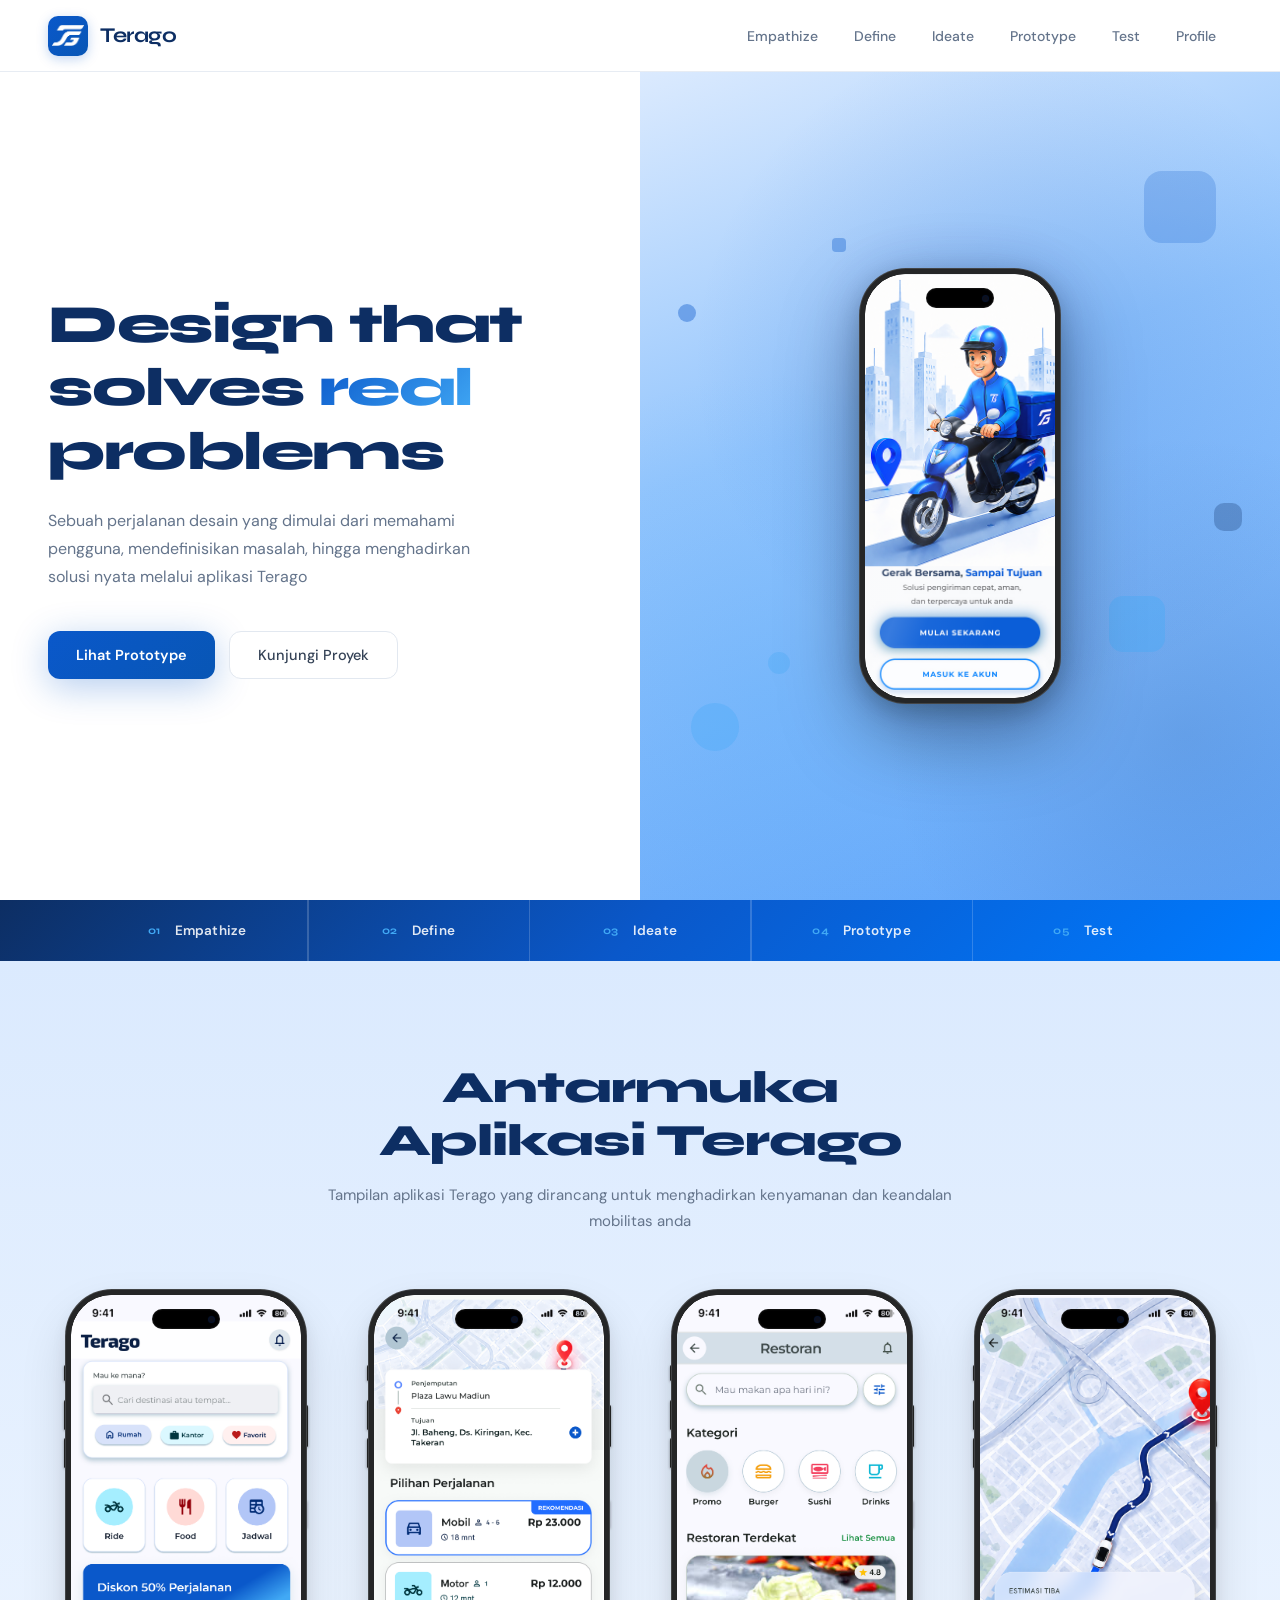
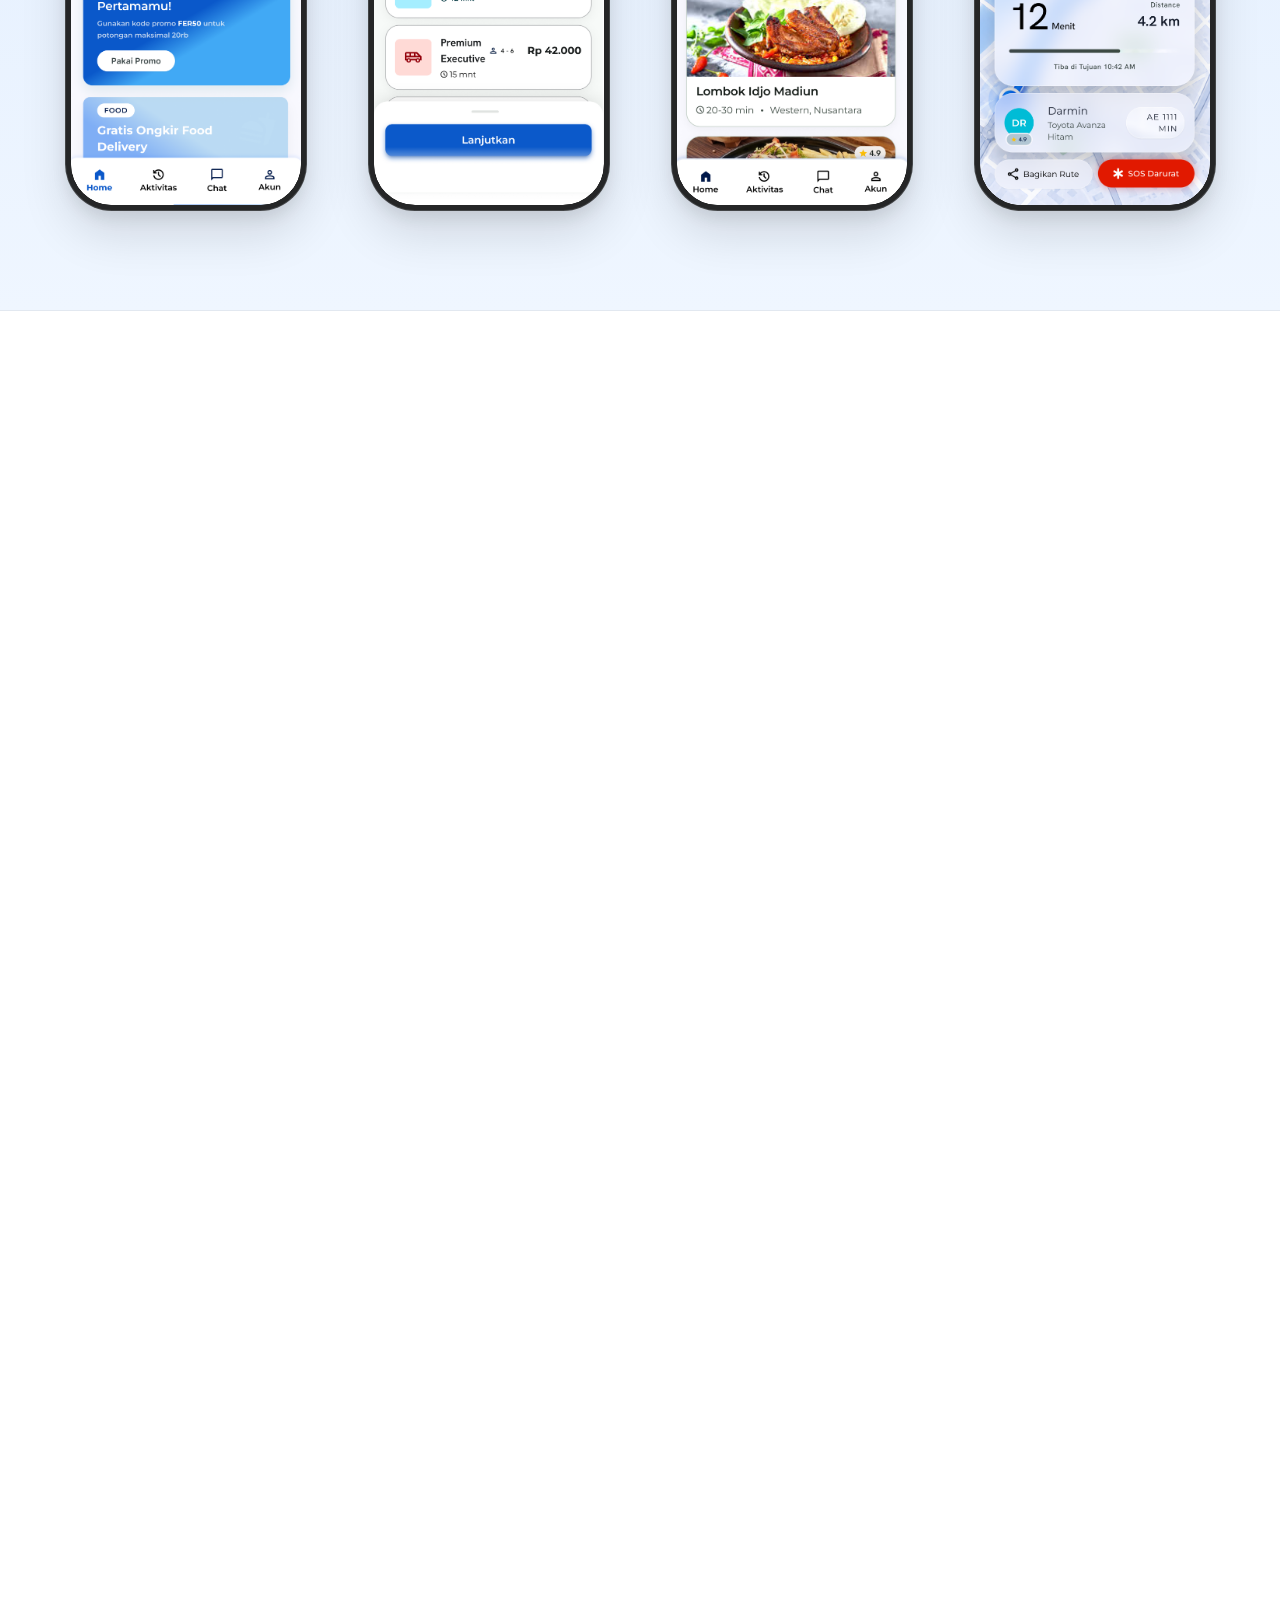
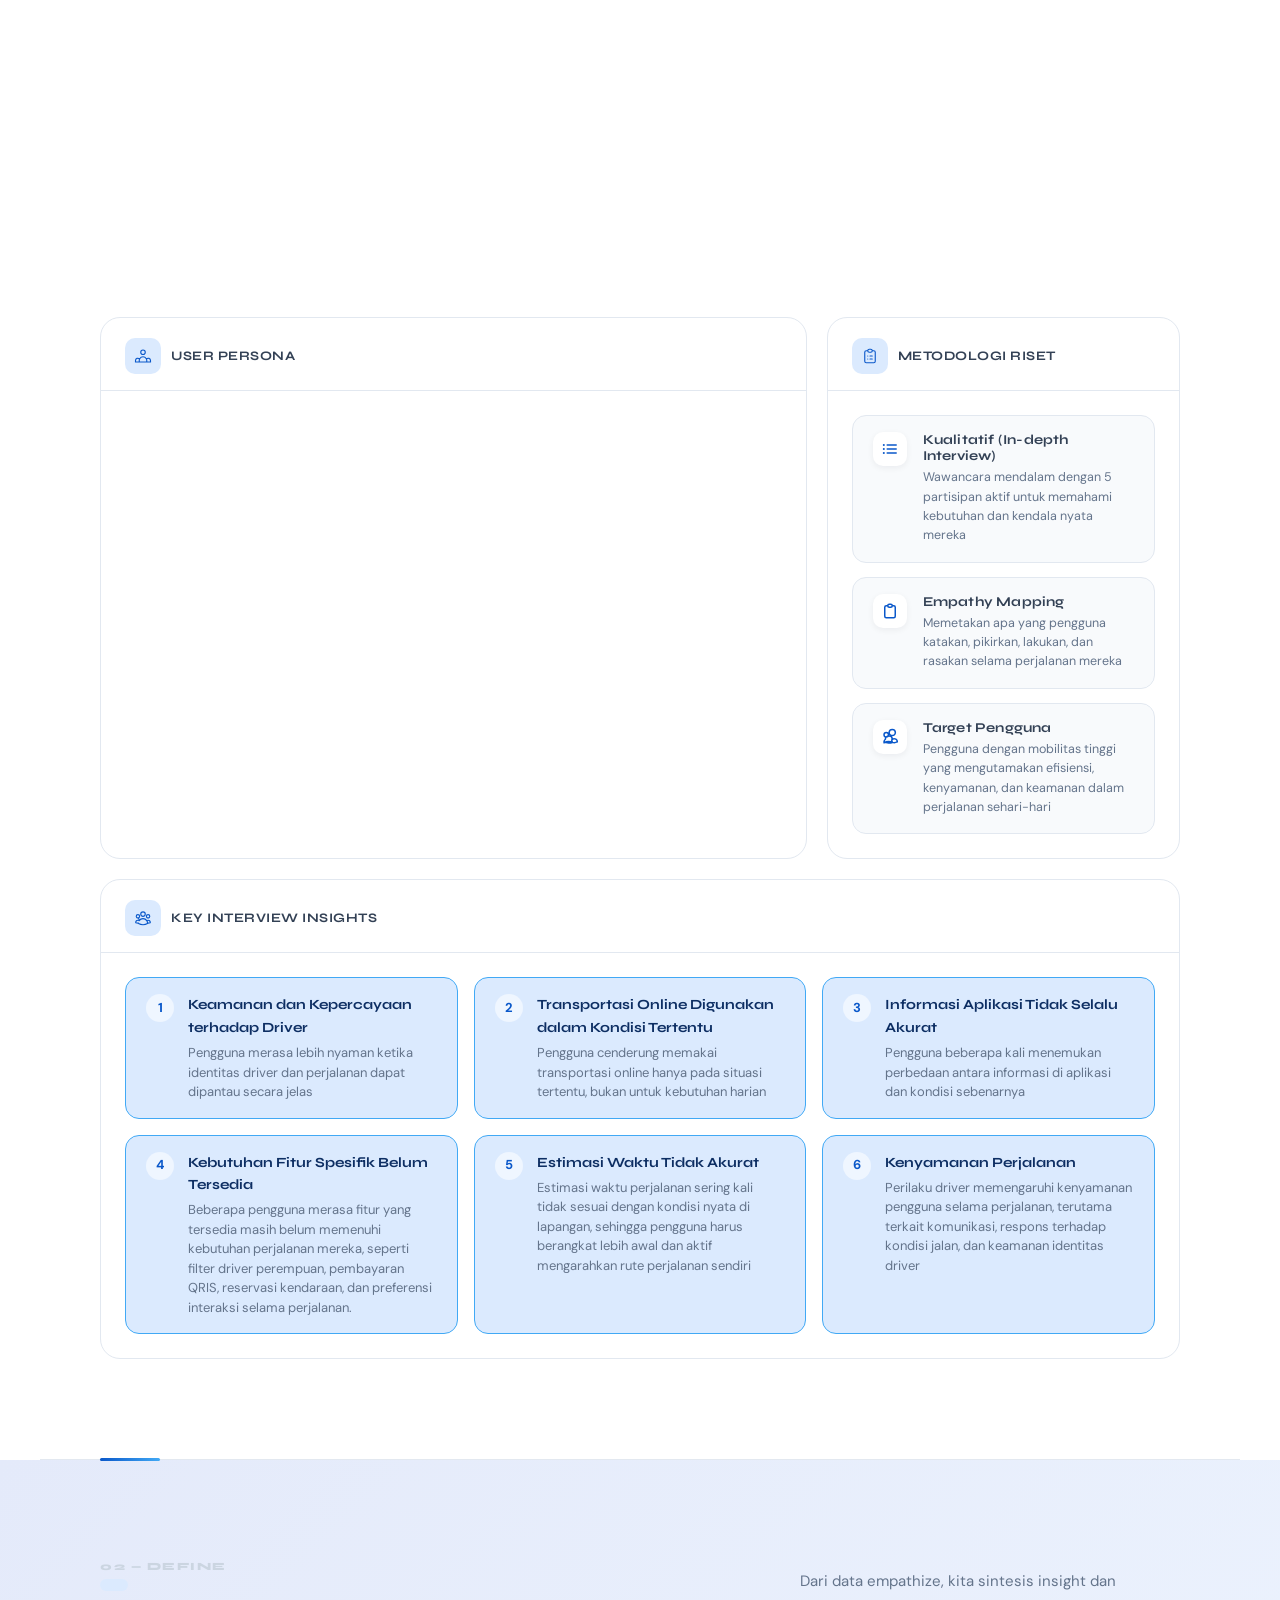
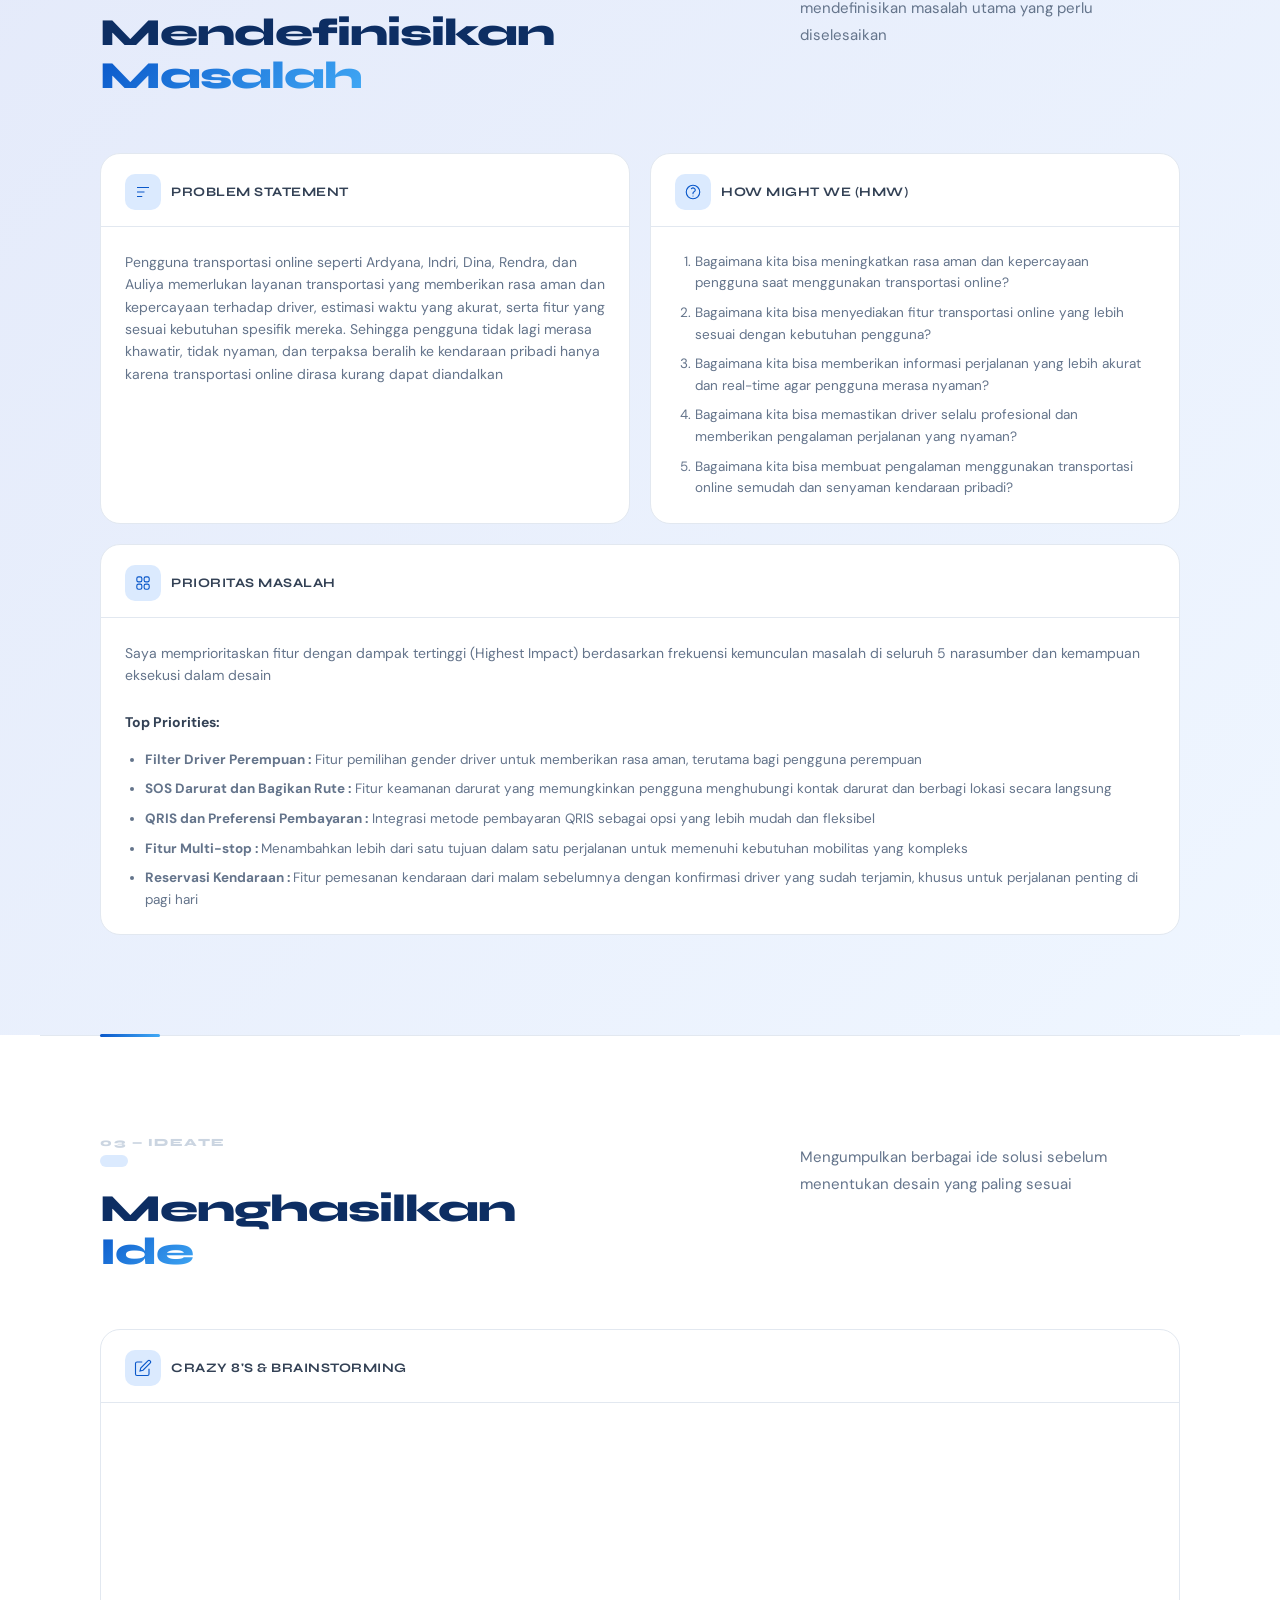
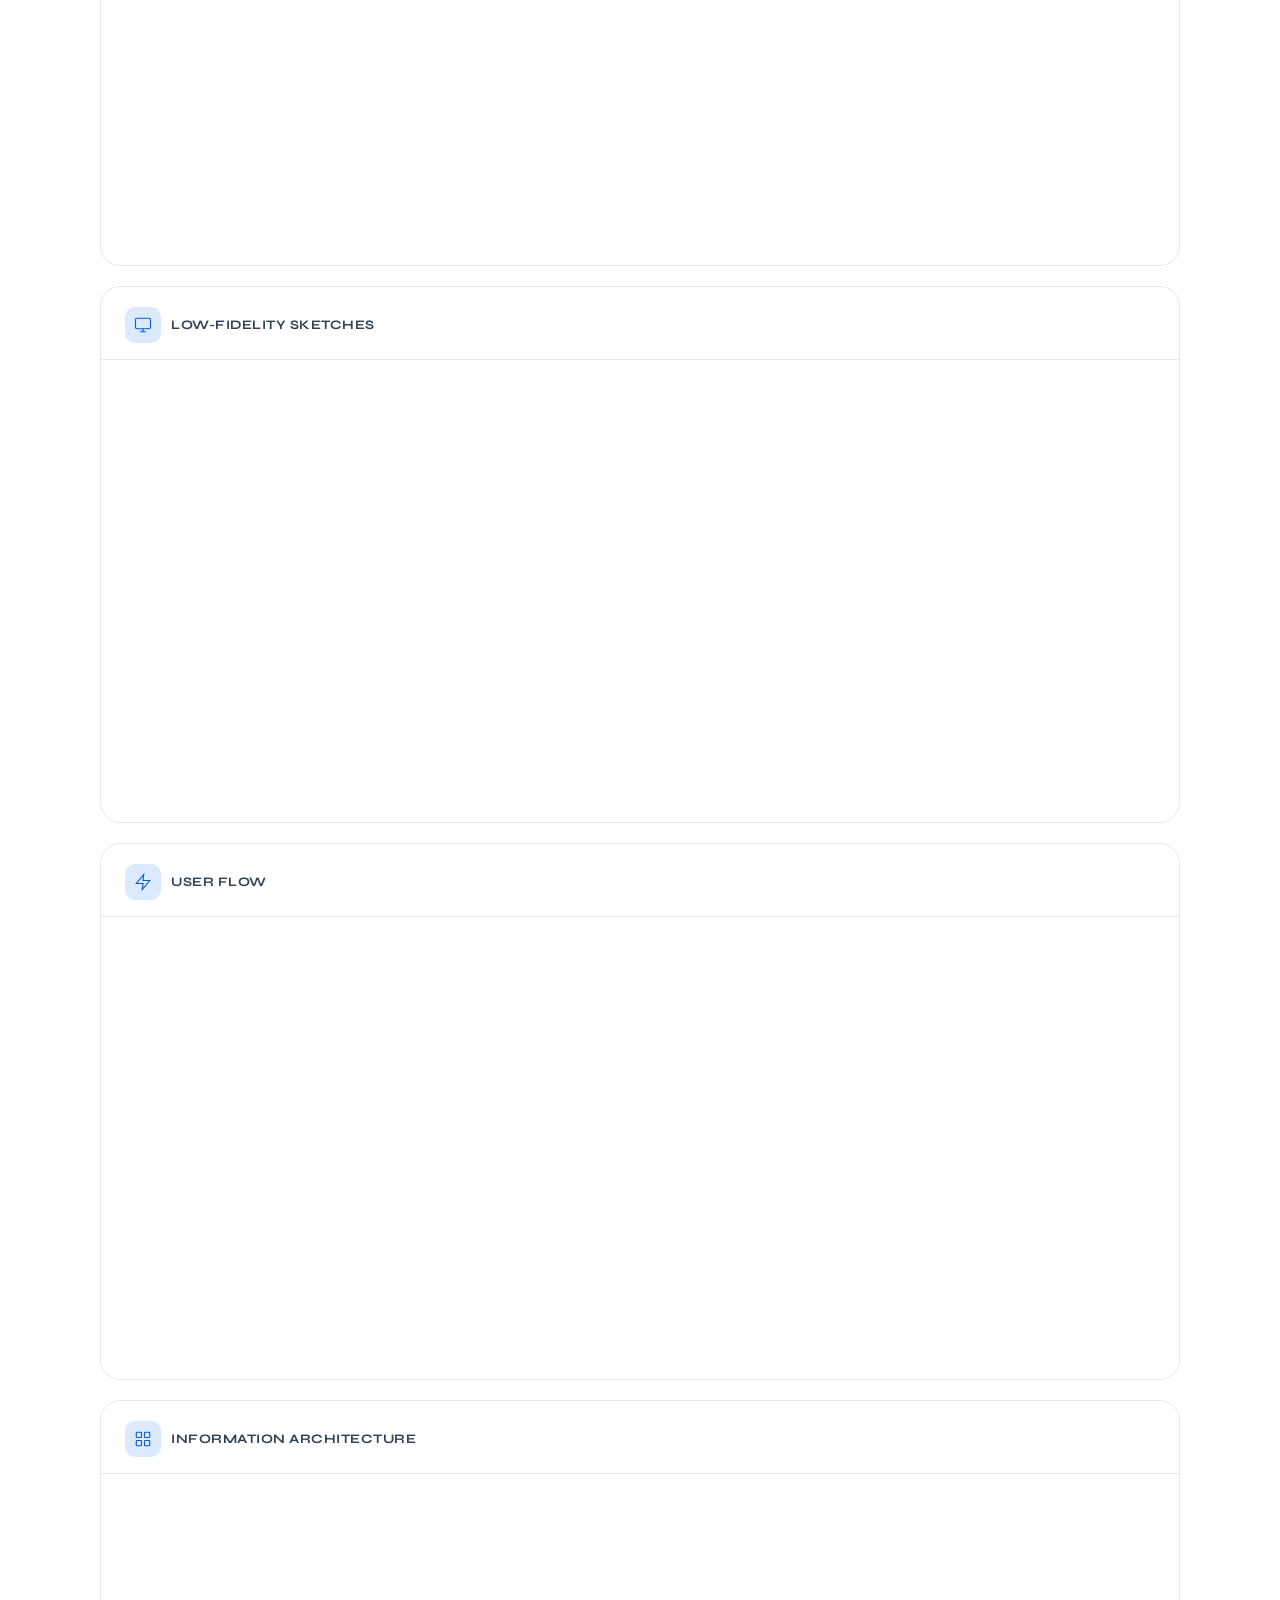
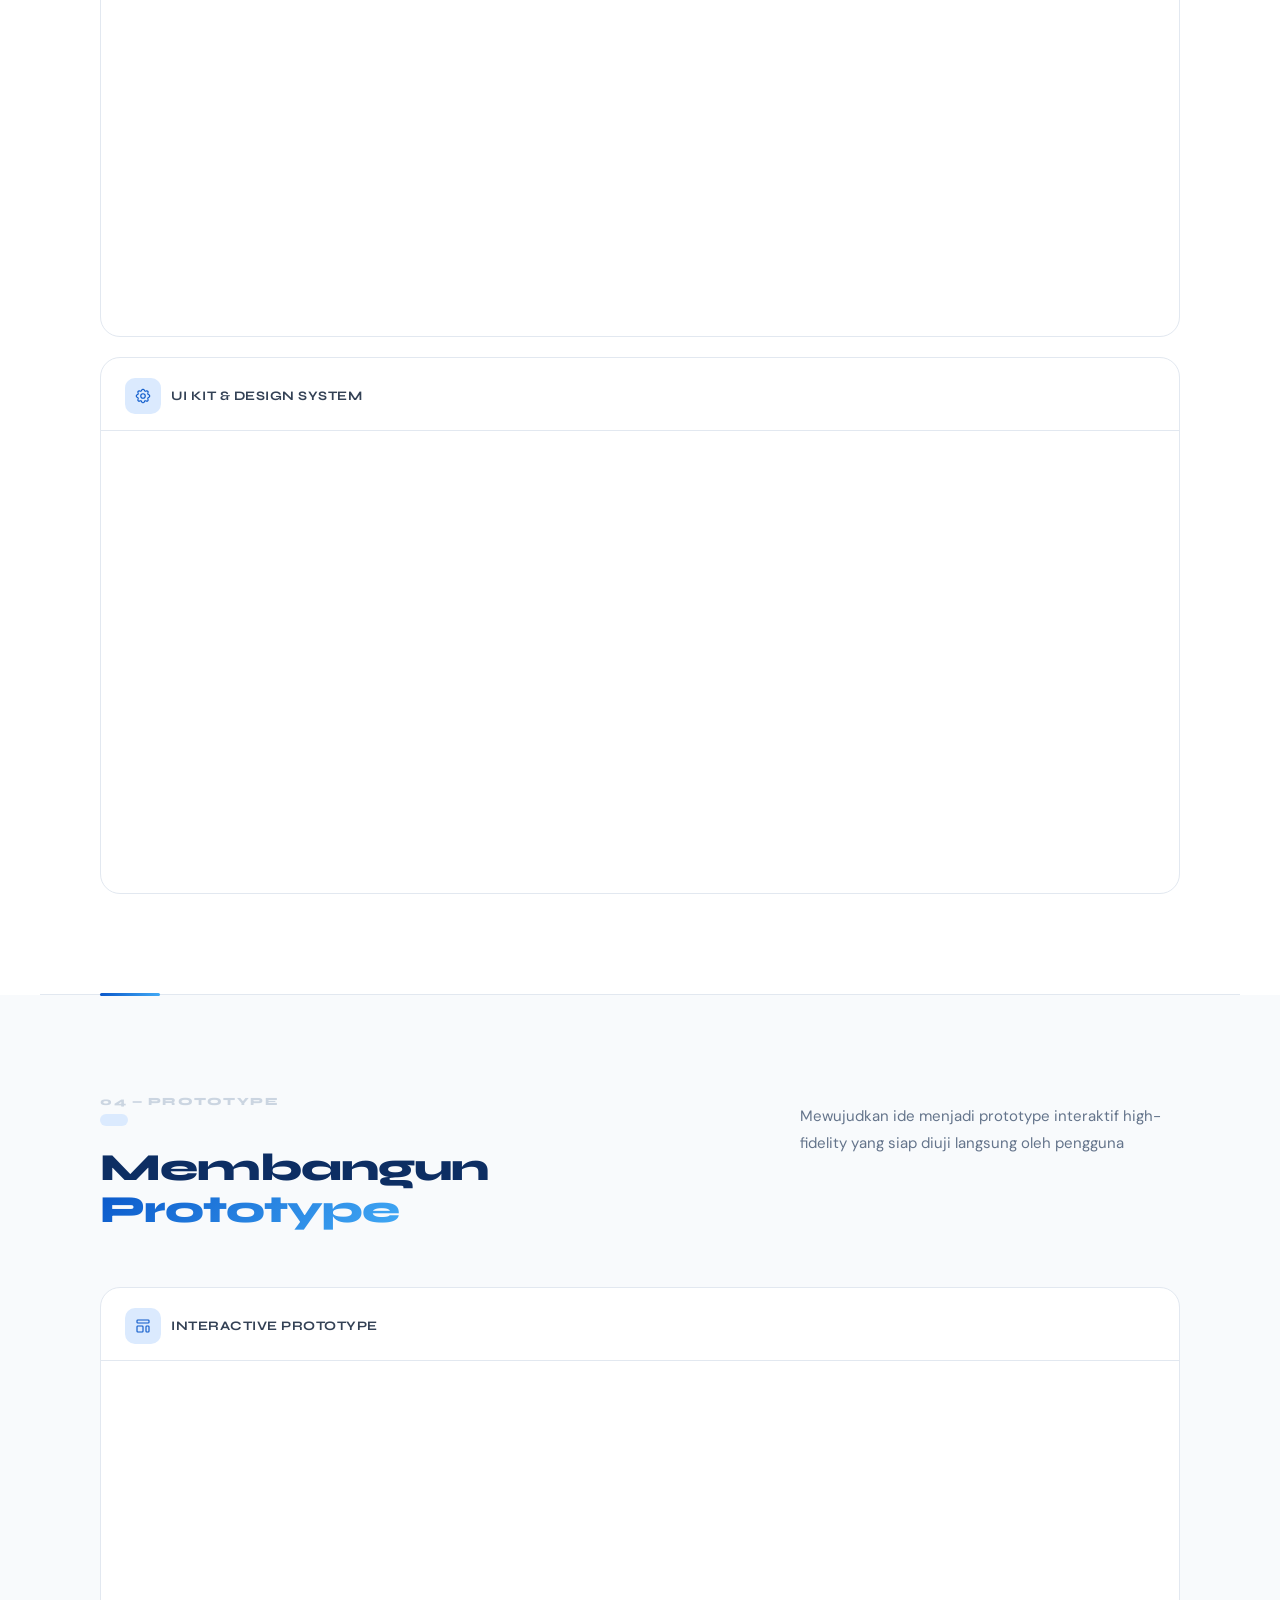
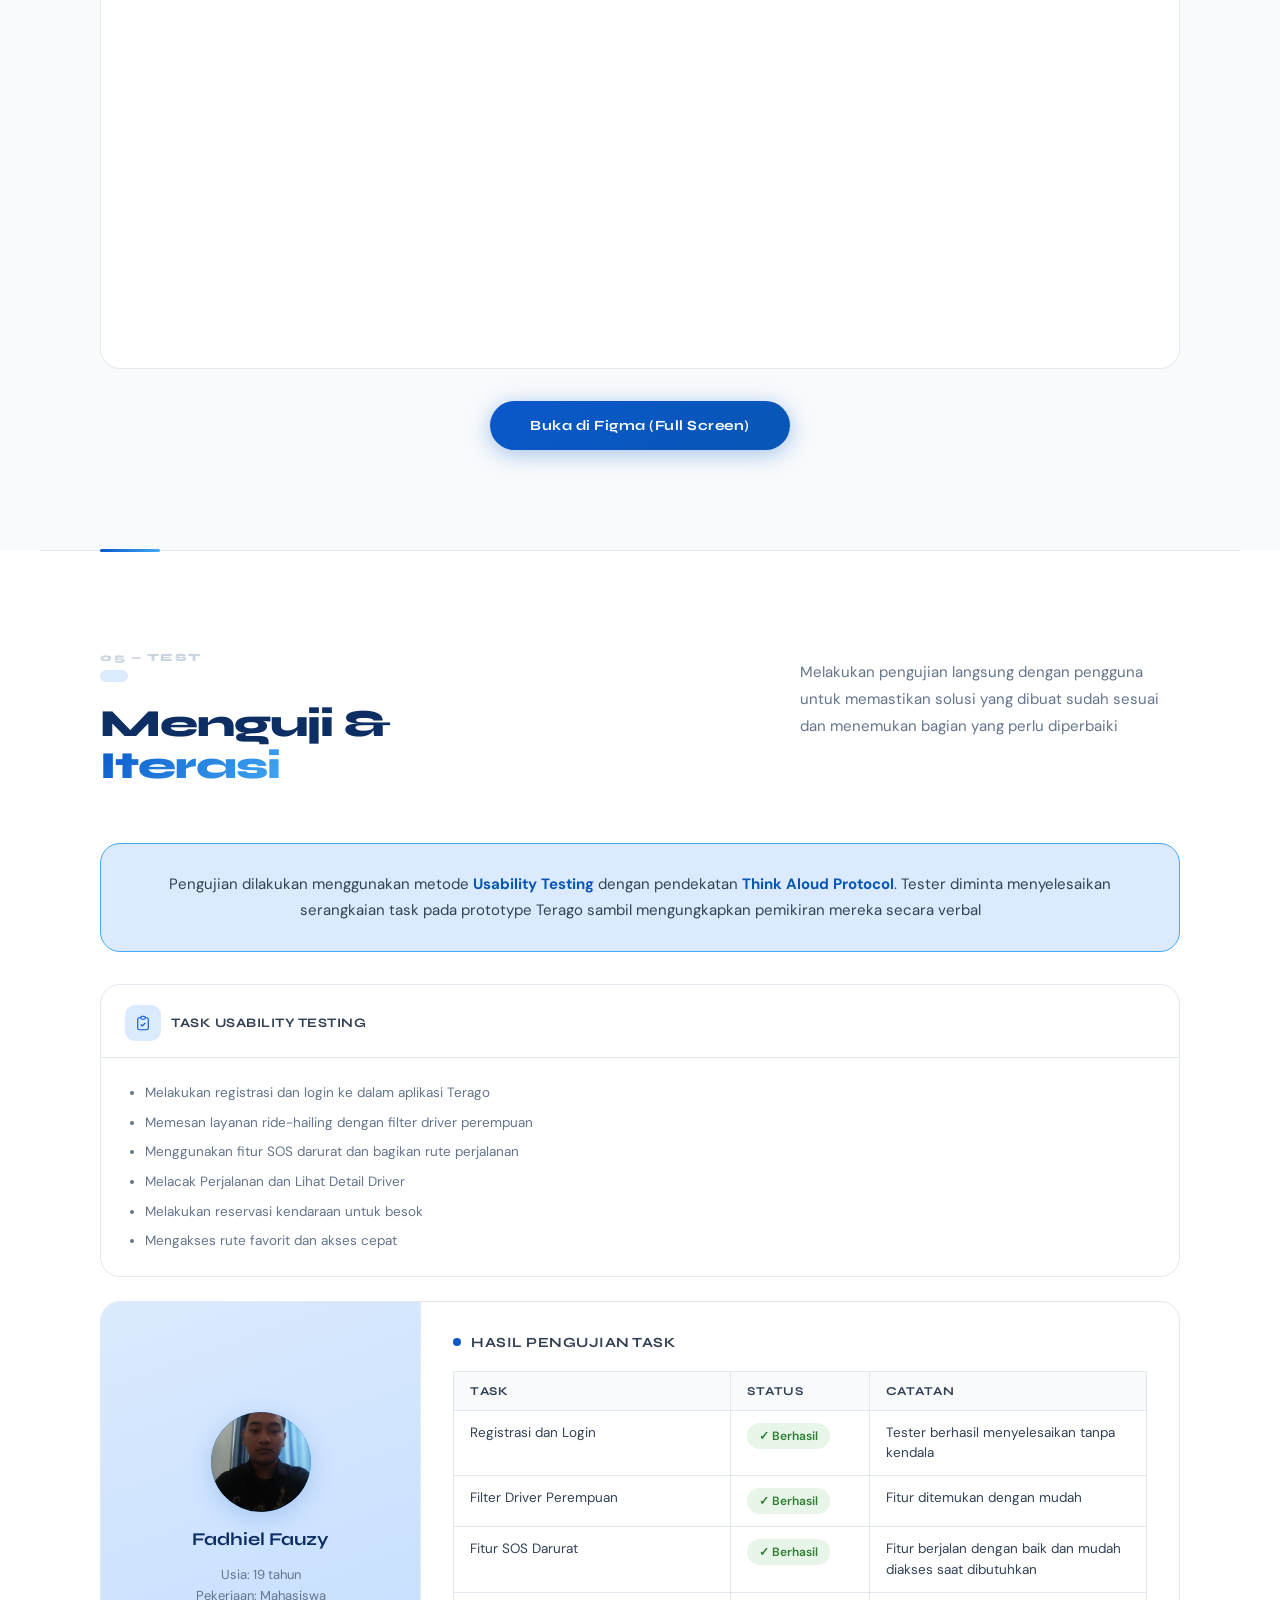
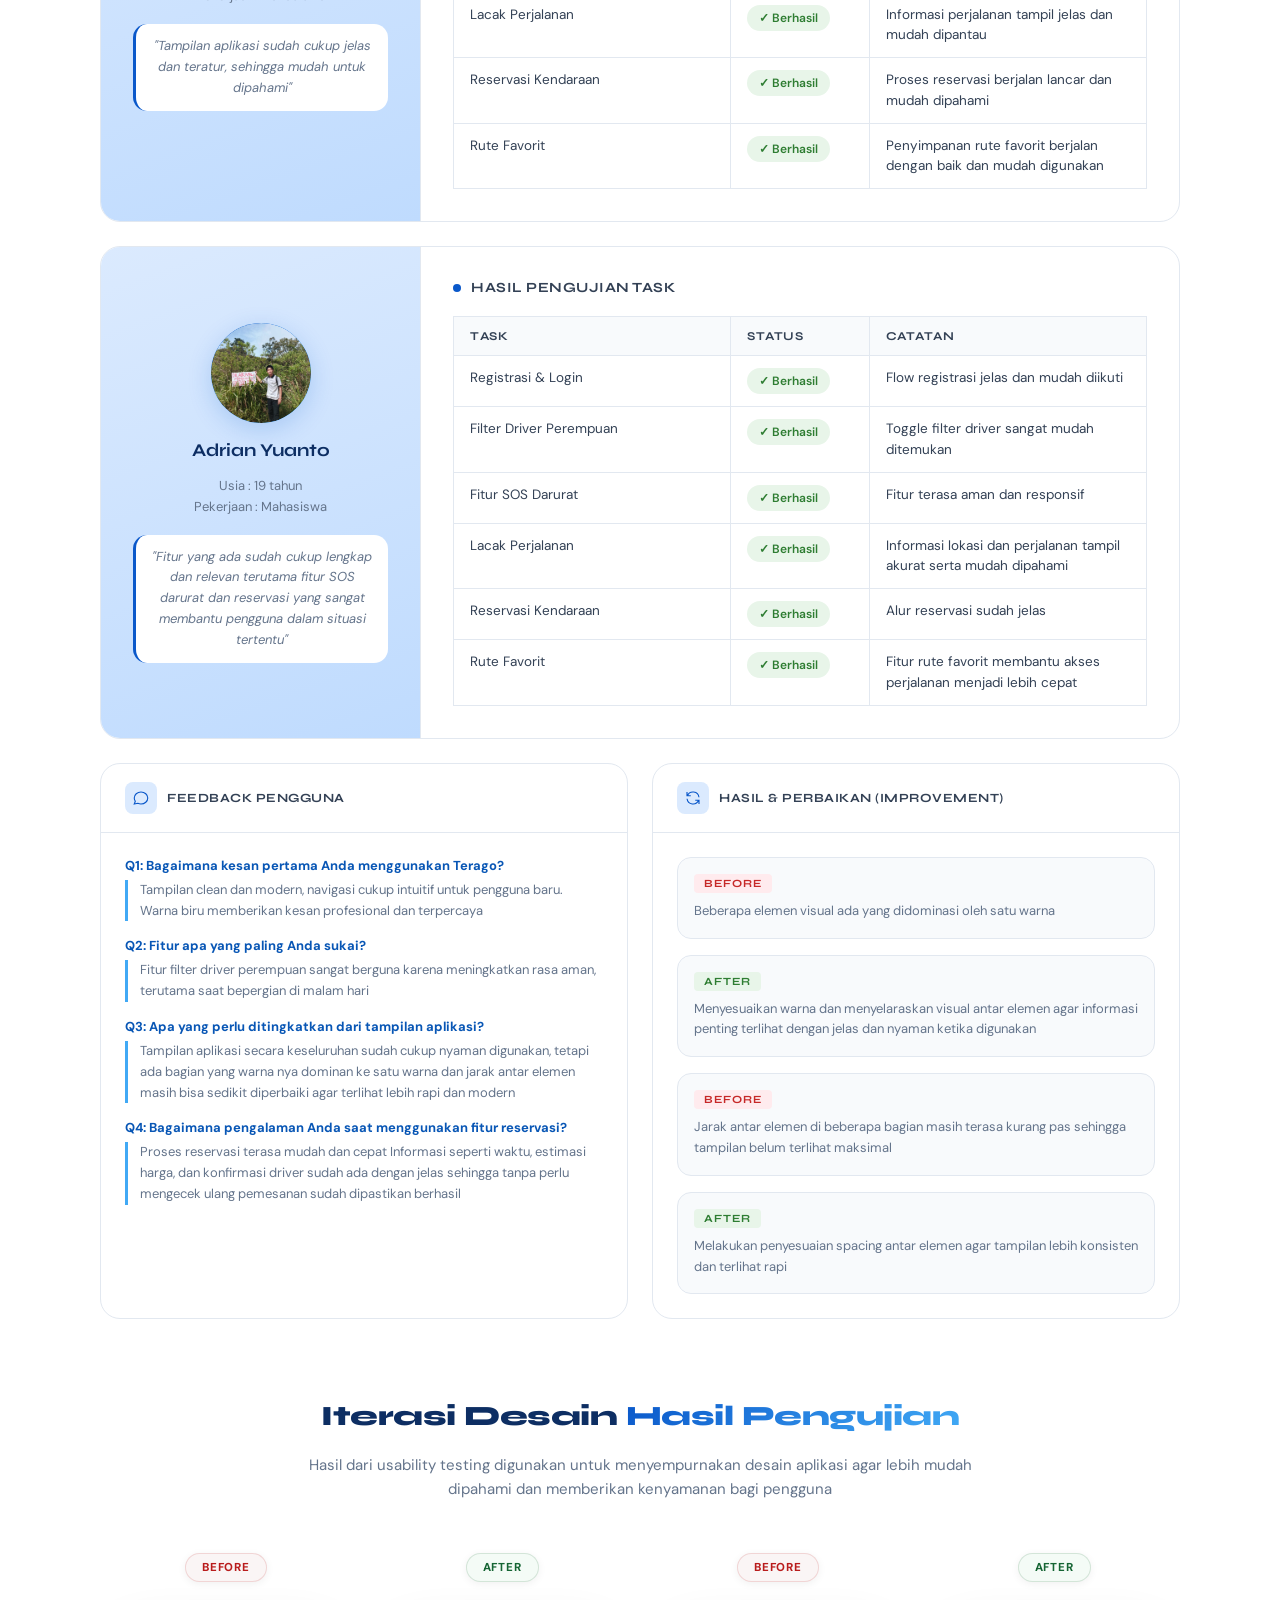
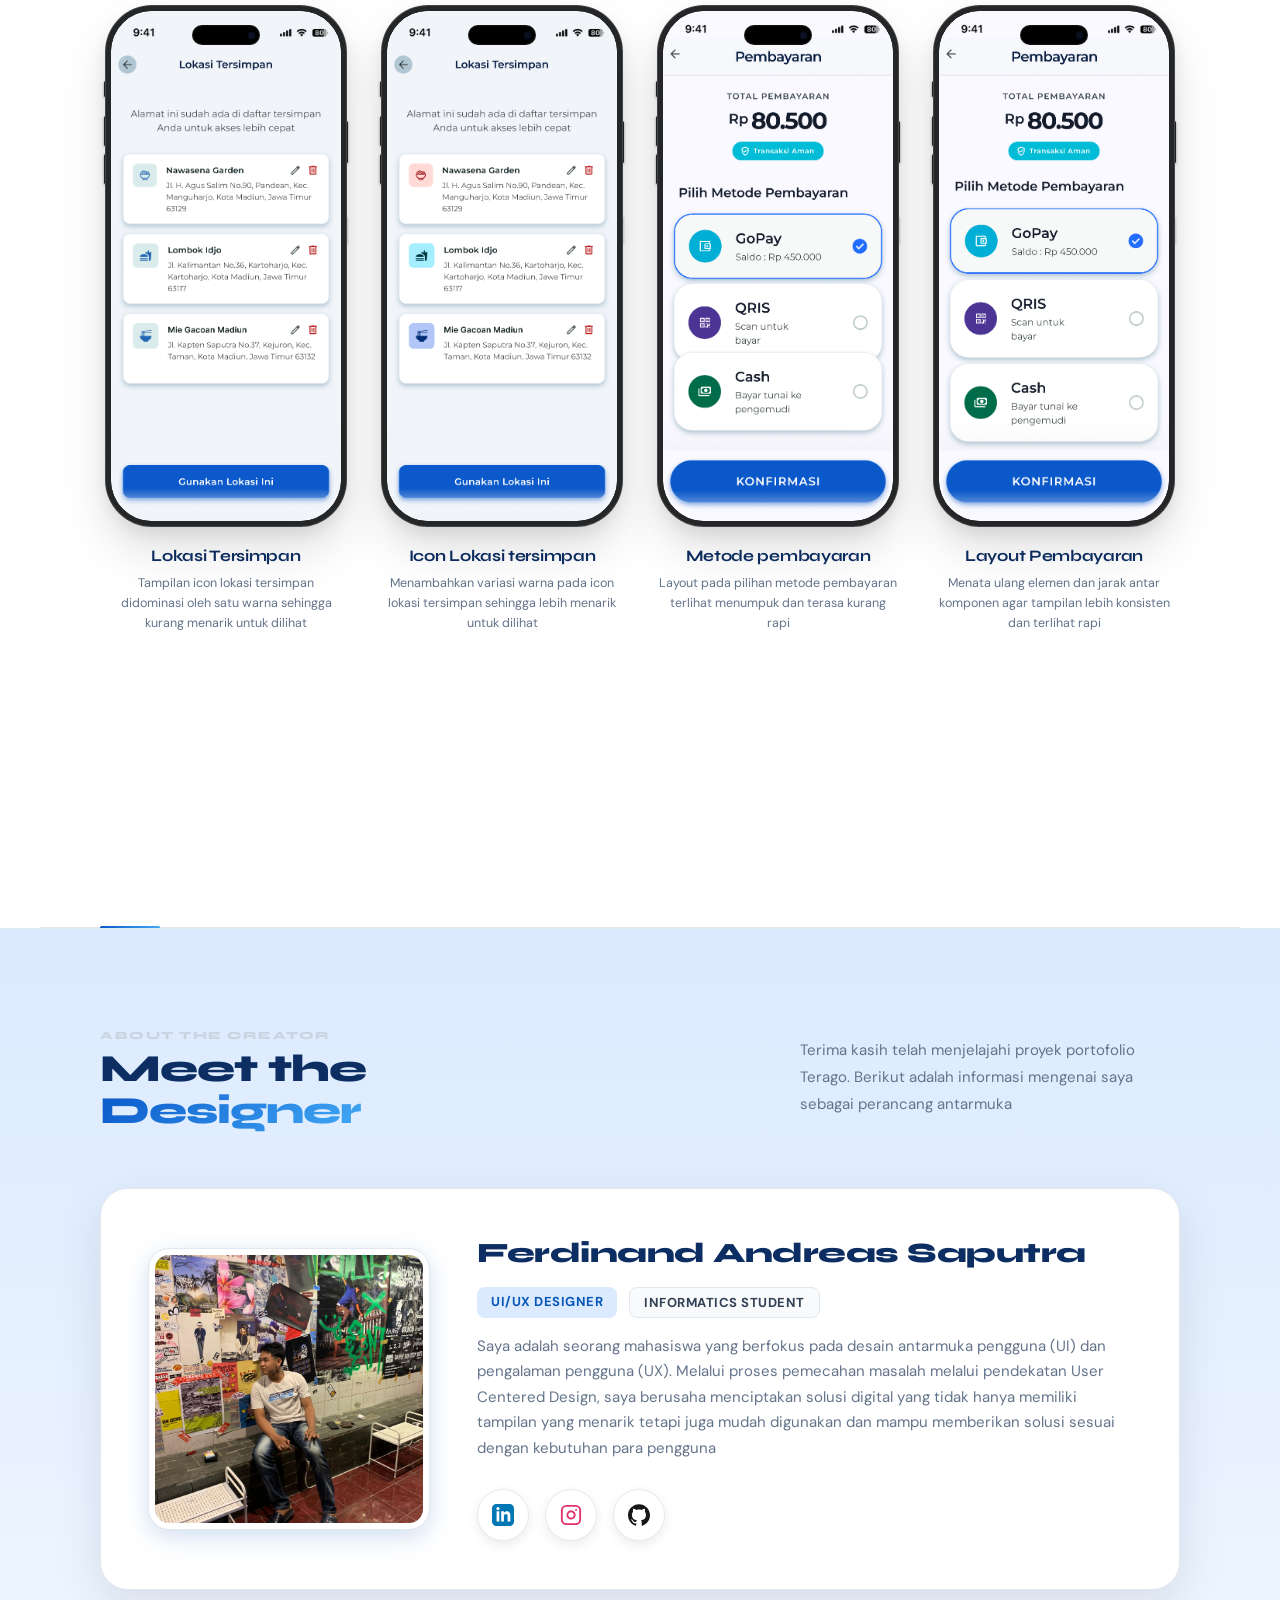
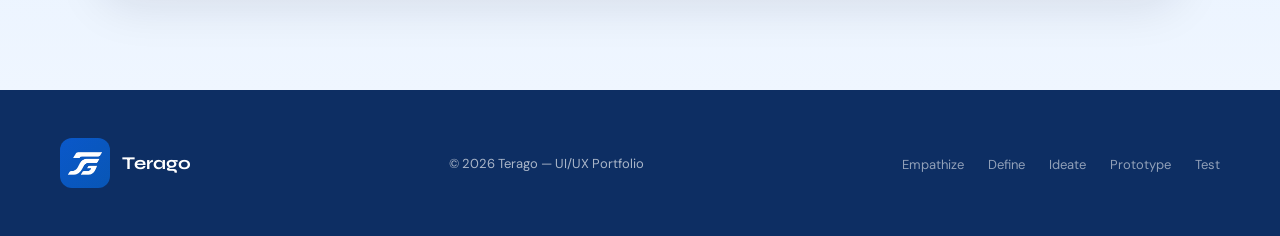
==== commit 94f33de1: "TerraGo" ====
--- a/index.html
+++ b/index.html
@@ -71,6 +71,33 @@
 
     <div class="hero-right">
       <div class="hero-bg-pattern"></div>
+
+      <!-- Rocket Launcher Element -->
+      <div class="rocket-container">
+        <svg class="rocket-svg" xmlns="http://www.w3.org/2000/svg" viewBox="0 0 64 64" fill="none">
+          <!-- Flame -->
+          <path d="M14 42c-3.5 3.5-5.5 8.5-5 13.5 5 .5 10-1.5 13.5-5c2.5-2.5 3-6.5 1.5-9.5-3-1.5-7.5-1.5-10 1z" fill="url(#rocket-flame-grad)" />
+          <!-- Wings -->
+          <path d="M22 38l-9 9c-1 1-1 2.5 0 3.5s2.5 1 3.5 0l9-9-3.5-3.5z" fill="var(--blue-dark)" />
+          <path d="M38 22l9-9c1-1 2.5-1 3.5 0s1 2.5 0 3.5l-9 9-3.5-3.5z" fill="var(--blue-dark)" />
+          <!-- Rocket Body -->
+          <path d="M49.5 14.5c-4.5-4.5-13-5-20.5.5L16.5 27.5c-1 1-1 2.5 0 3.5l6.5 6.5c1 1 2.5 1 3.5 0l12.5-12.5c5.5-7.5 5-16 .5-20.5z" fill="#ffffff" />
+          <!-- Stripe on Rocket -->
+          <path d="M26.5 37.5l12.5-12.5" stroke="var(--blue)" stroke-width="2.5" stroke-linecap="round" />
+          <!-- Window -->
+          <circle cx="37" cy="27" r="3.5" fill="var(--blue-accent)" stroke="var(--blue-dark)" stroke-width="1.5" />
+          <!-- Nose Cone -->
+          <path d="M49.5 14.5c-1.5-1.5-4-2.5-6.5-2.5 2.5 2.5 3.5 5 2.5 6.5 1.5-1 2.5-2.5 4-4z" fill="var(--blue-accent)" />
+          <!-- Gradients -->
+          <defs>
+            <linearGradient id="rocket-flame-grad" x1="9" y1="55" x2="22" y2="42" gradientUnits="userSpaceOnUse">
+              <stop offset="0%" stop-color="#FFD600" />
+              <stop offset="50%" stop-color="#FF7A00" />
+              <stop offset="100%" stop-color="transparent" />
+            </linearGradient>
+          </defs>
+        </svg>
+      </div>
 
       <!-- Floating Decorative Elements — lebih vivid & beragam delay -->
       <div class="hero-floating"
--- a/style.css
+++ b/style.css
@@ -347,6 +347,48 @@
     radial-gradient(circle at 85% 80%, rgba(13, 46, 99, 0.12) 0%, transparent 35%);
 }
 
+/* ─── Rocket Launcher Animation ─── */
+.rocket-container {
+  position: absolute;
+  left: -80px;
+  bottom: -80px;
+  width: 56px;
+  height: 56px;
+  z-index: 0; 
+  pointer-events: none;
+  animation: rocket-launch 10s cubic-bezier(0.25, 1, 0.5, 1) infinite;
+}
+
+.rocket-svg {
+  width: 100%;
+  height: 100%;
+  filter: drop-shadow(0 4px 15px rgba(10, 88, 202, 0.4));
+}
+
+@keyframes rocket-launch {
+  0% {
+    left: -80px;
+    bottom: -80px;
+    transform: scale(0.7);
+    opacity: 0;
+  }
+  1.5% {
+    opacity: 1;
+  }
+  22% {
+    left: 110%;
+    bottom: 110%;
+    transform: scale(1.15);
+    opacity: 0;
+  }
+  100% {
+    left: 110%;
+    bottom: 110%;
+    transform: scale(1.15);
+    opacity: 0;
+  }
+}
+
 .hero-floating {
   position: absolute;
   border-radius: 50%;
